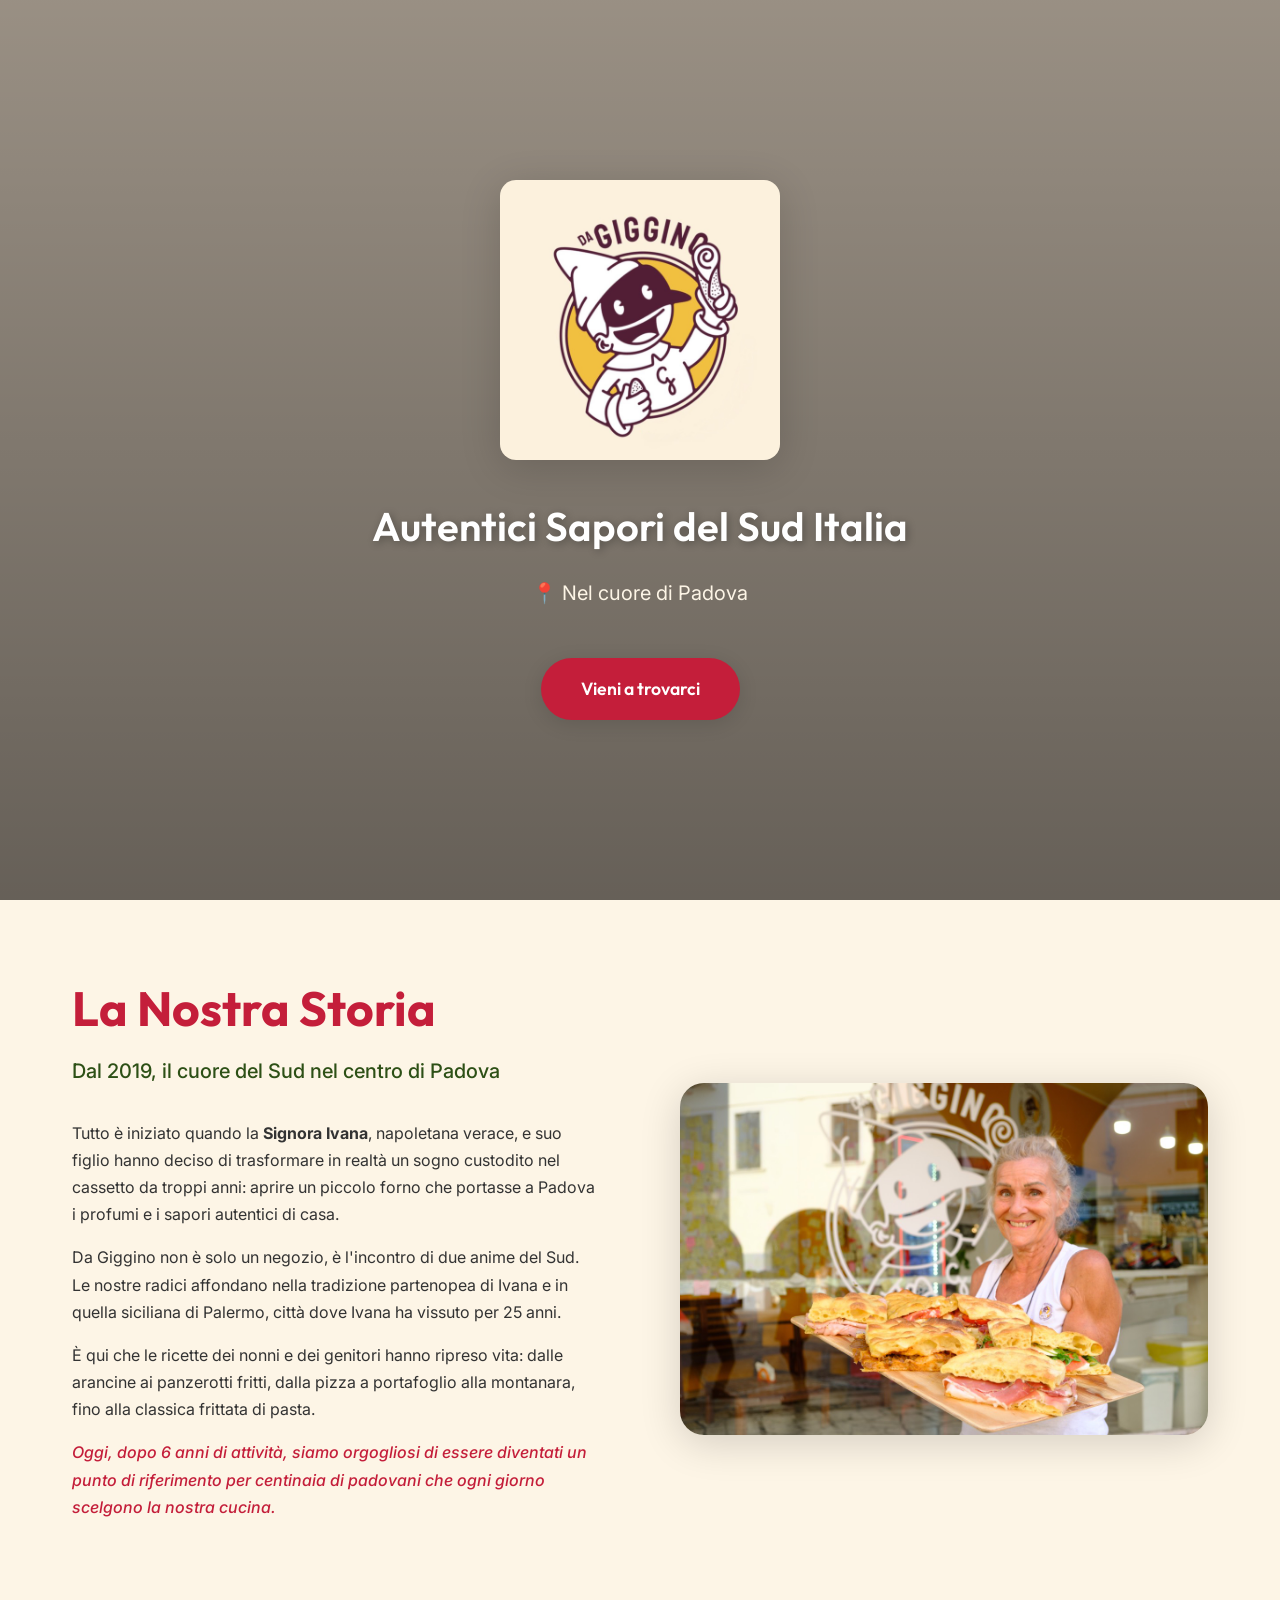
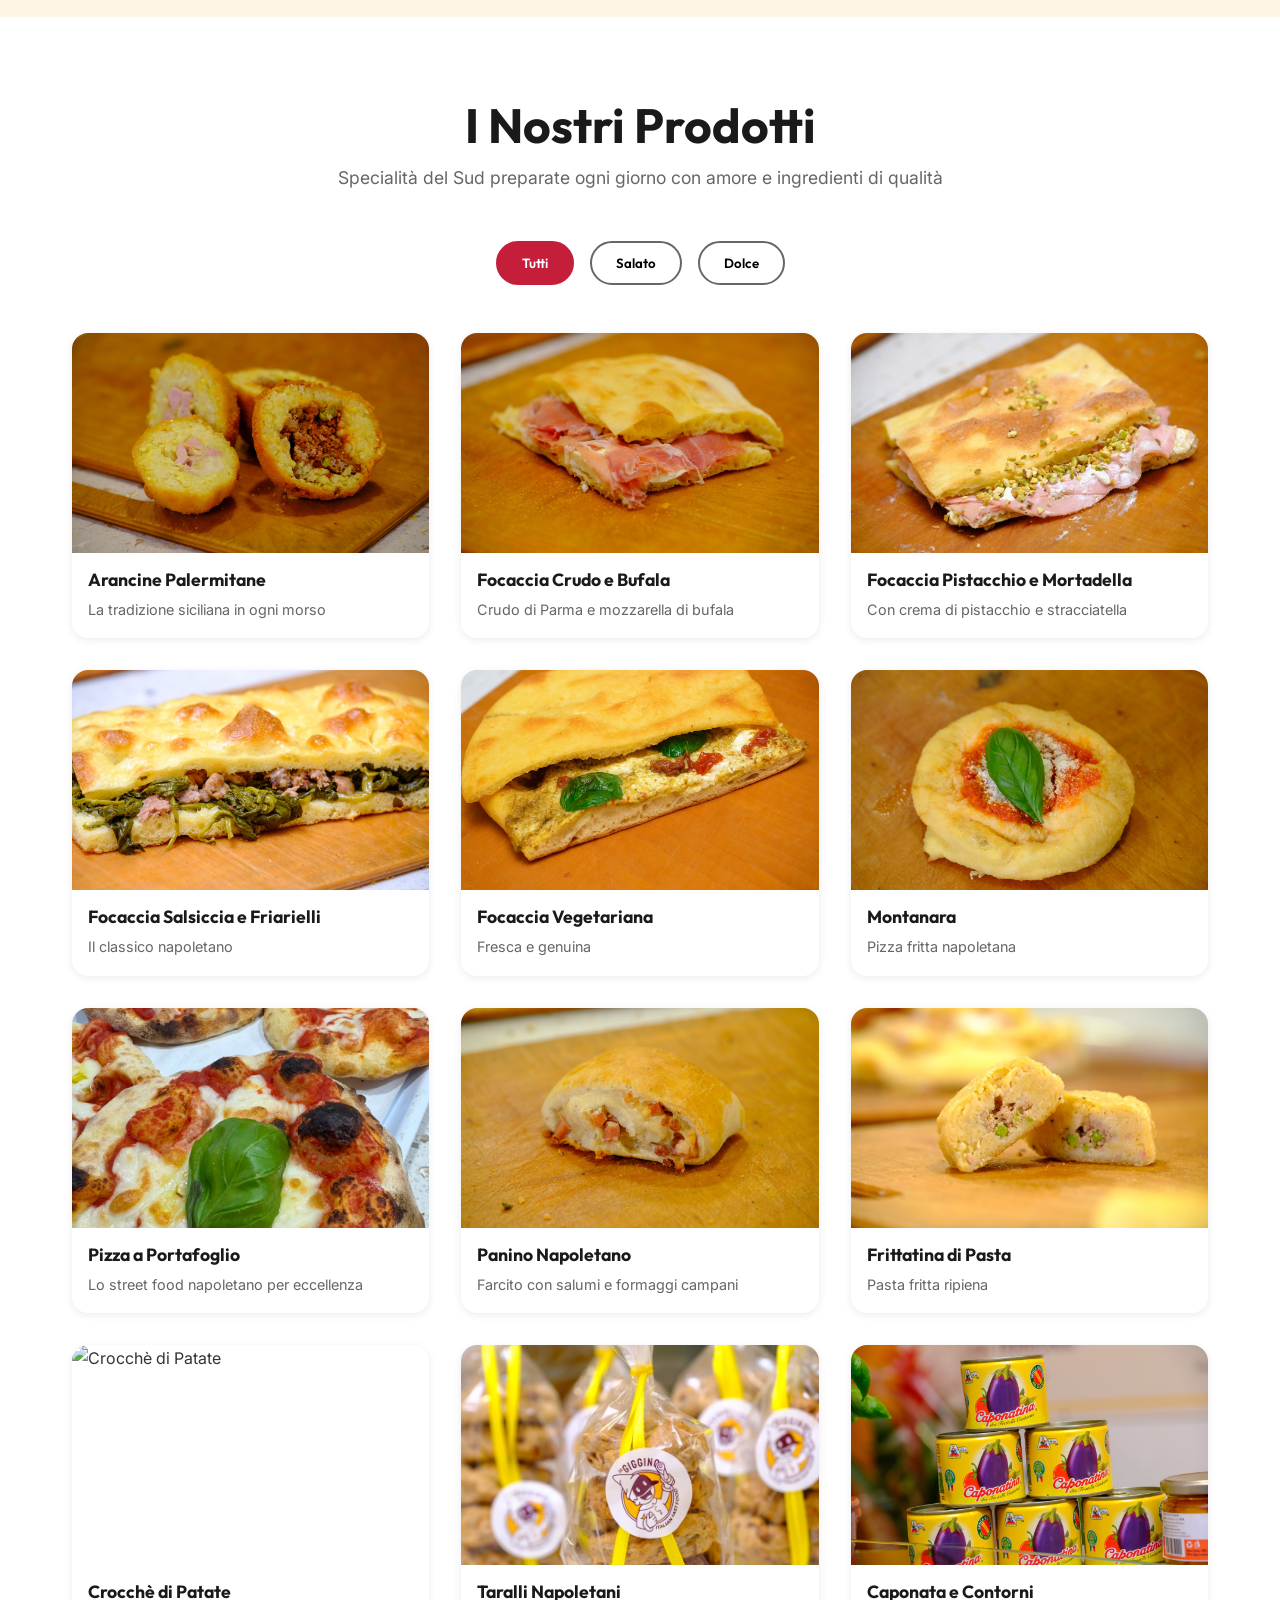
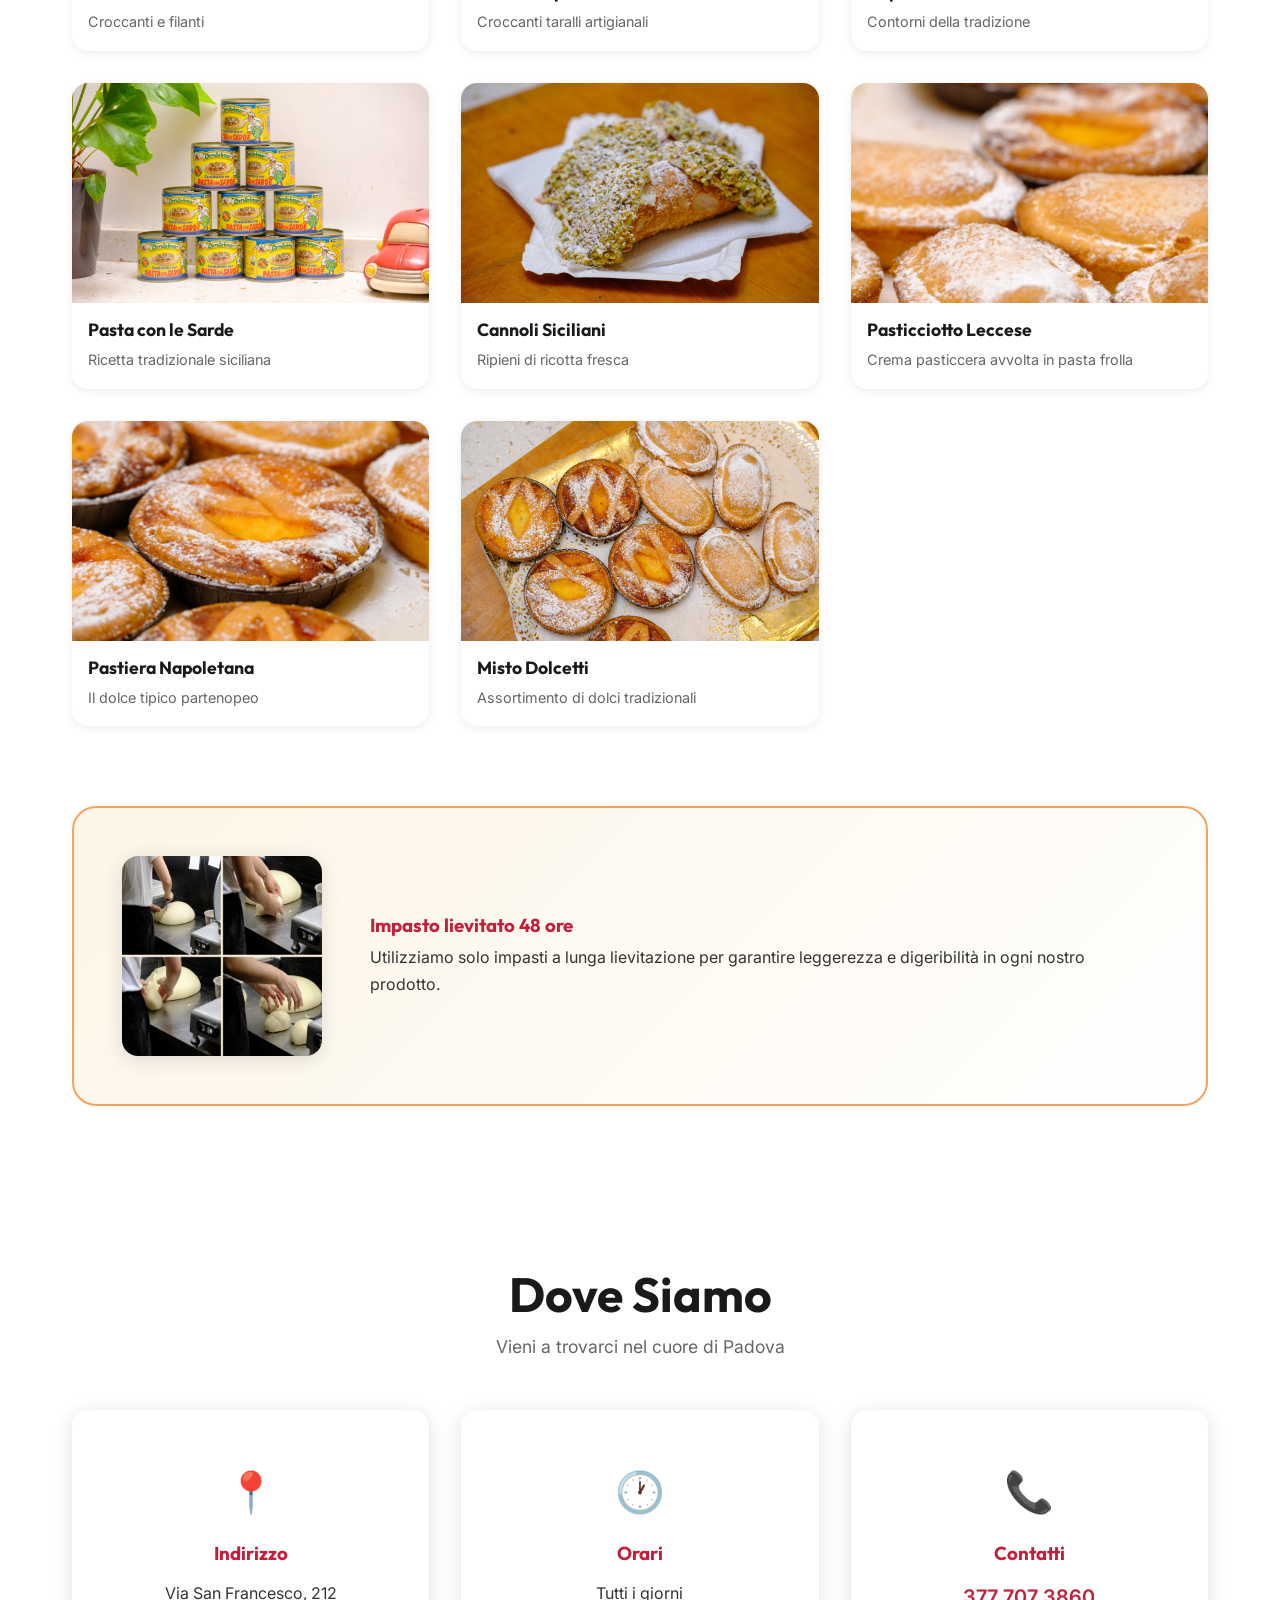
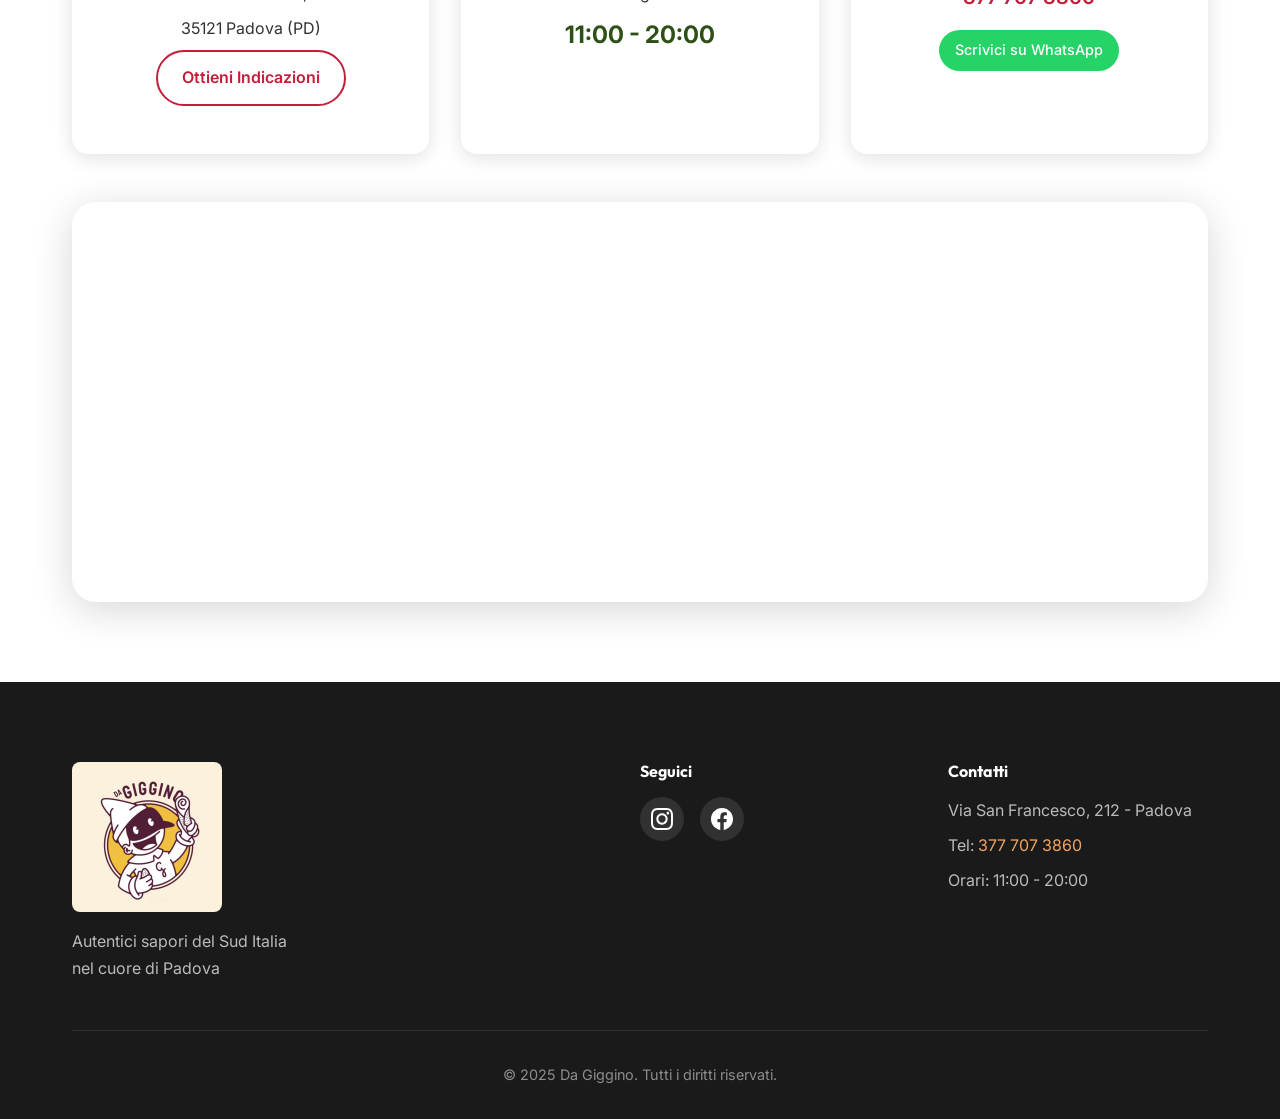
==== index.html @ 6f08c9a4 "Add files via upload" ====
<!DOCTYPE html>
<html lang="it">

<head>
    <meta charset="UTF-8">
    <meta name="viewport" content="width=device-width, initial-scale=1.0">
    <meta name="description"
        content="Da Giggino - Autentici sapori del Sud Italia nel cuore di Padova. Arancine, focacce, panzerotti, pizza napoletana e dolci siciliani. Via San Francesco 212, Padova.">
    <meta name="keywords"
        content="Da Giggino, Padova, cibo napoletano, cibo siciliano, arancine, focacce, panzerotti, pizza portafoglio, street food italiano">
    <meta name="author" content="Da Giggino">

    <!-- Open Graph -->
    <meta property="og:title" content="Da Giggino - Sapori del Sud a Padova">
    <meta property="og:description"
        content="Autentici sapori del Sud Italia nel cuore di Padova. Arancine, focacce, panzerotti e dolci siciliani.">
    <meta property="og:image" content="DA GIGGINO LOGO.jpg">
    <meta property="og:url" content="https://www.dagiggino.com">
    <meta property="og:type" content="restaurant">

    <title>Da Giggino - Sapori del Sud a Padova | Arancine, Focacce, Pizza Napoletana</title>

    <link rel="preconnect" href="https://fonts.googleapis.com">
    <link rel="preconnect" href="https://fonts.gstatic.com" crossorigin>
    <link
        href="https://fonts.googleapis.com/css2?family=Inter:wght@400;500;600&family=Outfit:wght@500;600;700;800&display=swap"
        rel="stylesheet">

    <link rel="stylesheet" href="styles.css">
    <link rel="icon" type="image/x-icon" href="favicon.ico">
    <link rel="apple-touch-icon" href="DA GIGGINO LOGO.jpg">

    <!-- Schema.org LocalBusiness -->
    <script type="application/ld+json">
    {
        "@context": "https://schema.org",
        "@type": "Restaurant",
        "name": "Da Giggino",
        "image": "https://www.dagiggino.com/DA GIGGINO LOGO.jpg",
        "url": "https://www.dagiggino.com",
        "telephone": "+393777073860",
        "address": {
            "@type": "PostalAddress",
            "streetAddress": "Via San Francesco, 212",
            "addressLocality": "Padova",
            "addressRegion": "PD",
            "postalCode": "35121",
            "addressCountry": "IT"
        },
        "geo": {
            "@type": "GeoCoordinates",
            "latitude": 45.4064,
            "longitude": 11.8768
        },
        "openingHoursSpecification": {
            "@type": "OpeningHoursSpecification",
            "dayOfWeek": ["Monday", "Tuesday", "Wednesday", "Thursday", "Friday", "Saturday", "Sunday"],
            "opens": "11:00",
            "closes": "20:00"
        },
        "servesCuisine": ["Italian", "Neapolitan", "Sicilian"],
        "priceRange": "€",
        "sameAs": [
            "https://www.instagram.com/dagiggino/",
            "https://www.facebook.com/dagigginopadova/"
        ]
    }
    </script>
</head>

<body>
    <!-- Hero Section -->
    <header class="hero" id="home">
        <div class="hero-overlay"></div>
        <div class="hero-content">
            <img src="DA GIGGINO LOGO.jpg" alt="Da Giggino Logo" class="hero-logo">
            <p class="hero-tagline">Autentici Sapori del Sud Italia</p>
            <p class="hero-location">📍 Nel cuore di Padova</p>
            <a href="#dove-siamo" class="btn-primary">Vieni a trovarci</a>
        </div>
    </header>

    <!-- Navigation -->
    <nav class="navbar" id="navbar">
        <div class="nav-container">
            <a href="#home" class="nav-logo">Da Giggino</a>
            <ul class="nav-menu">
                <li><a href="#chi-siamo">Chi Siamo</a></li>
                <li><a href="#prodotti">I Nostri Prodotti</a></li>
                <li><a href="#dove-siamo">Dove Siamo</a></li>
            </ul>
            <button class="nav-toggle" aria-label="Toggle menu">
                <span></span>
                <span></span>
                <span></span>
            </button>
        </div>
    </nav>

    <!-- Chi Siamo Section -->
    <section class="chi-siamo" id="chi-siamo">
        <div class="container">
            <div class="chi-siamo-content">
                <div class="chi-siamo-text">
                    <h2>La Nostra Storia</h2>
                    <p class="lead">Dal 2019, il cuore del Sud nel centro di Padova</p>
                    <p>Tutto è iniziato quando la <strong>Signora Ivana</strong>, napoletana verace, e suo figlio hanno
                        deciso di trasformare in realtà un sogno custodito nel cassetto da troppi anni: aprire un
                        piccolo forno che portasse a Padova i profumi e i sapori autentici di casa.</p>
                    <p>Da Giggino non è solo un negozio, è l'incontro di due anime del Sud. Le nostre radici affondano
                        nella tradizione partenopea di Ivana e in quella siciliana di Palermo, città dove Ivana ha
                        vissuto per 25 anni.</p>
                    <p>È qui che le ricette dei nonni e dei genitori hanno ripreso vita: dalle arancine ai panzerotti
                        fritti, dalla pizza a portafoglio alla montanara, fino alla classica frittata di pasta.</p>
                    <p class="highlight">Oggi, dopo 6 anni di attività, siamo orgogliosi di essere diventati un punto di
                        riferimento per centinaia di padovani che ogni giorno scelgono la nostra cucina.</p>
                </div>
                <div class="chi-siamo-image">
                    <img src="Signora Ivana proprietaria.jpg" alt="Signora Ivana con le specialità di Da Giggino">
                </div>
            </div>
        </div>
    </section>

    <!-- Prodotti Section -->
    <section class="prodotti" id="prodotti">
        <div class="container">
            <h2>I Nostri Prodotti</h2>
            <p class="section-subtitle">Specialità del Sud preparate ogni giorno con amore e ingredienti di qualità</p>

            <div class="prodotti-categories">
                <button class="category-btn active" data-category="all">Tutti</button>
                <button class="category-btn" data-category="salato">Salato</button>
                <button class="category-btn" data-category="dolce">Dolce</button>
            </div>

            <div class="prodotti-grid">
                <!-- Salati -->
                <div class="prodotto-card" data-category="salato">
                    <div class="prodotto-image">
                        <img src="Arancine palermitane.jpg" alt="Arancine Palermitane" loading="lazy">
                    </div>
                    <h3>Arancine Palermitane</h3>
                    <p>La tradizione siciliana in ogni morso</p>
                </div>

                <div class="prodotto-card" data-category="salato">
                    <div class="prodotto-image">
                        <img src="Focaccia crudo mozzarella di bufala.jpg" alt="Focaccia Crudo e Mozzarella di Bufala"
                            loading="lazy">
                    </div>
                    <h3>Focaccia Crudo e Bufala</h3>
                    <p>Crudo di Parma e mozzarella di bufala</p>
                </div>

                <div class="prodotto-card" data-category="salato">
                    <div class="prodotto-image">
                        <img src="Focaccia pistacchio mortella stracciatella.jpg"
                            alt="Focaccia Pistacchio Mortadella Stracciatella" loading="lazy">
                    </div>
                    <h3>Focaccia Pistacchio e Mortadella</h3>
                    <p>Con crema di pistacchio e stracciatella</p>
                </div>

                <div class="prodotto-card" data-category="salato">
                    <div class="prodotto-image">
                        <img src="Focaccia salsiccia e friarelli.jpg" alt="Focaccia Salsiccia e Friarielli"
                            loading="lazy">
                    </div>
                    <h3>Focaccia Salsiccia e Friarielli</h3>
                    <p>Il classico napoletano</p>
                </div>

                <div class="prodotto-card" data-category="salato">
                    <div class="prodotto-image">
                        <img src="Focaccia vegetariana.jpg" alt="Focaccia Vegetariana" loading="lazy">
                    </div>
                    <h3>Focaccia Vegetariana</h3>
                    <p>Fresca e genuina</p>
                </div>

                <div class="prodotto-card" data-category="salato">
                    <div class="prodotto-image">
                        <img src="Montanara.jpg" alt="Montanara Napoletana" loading="lazy">
                    </div>
                    <h3>Montanara</h3>
                    <p>Pizza fritta napoletana</p>
                </div>

                <div class="prodotto-card" data-category="salato">
                    <div class="prodotto-image">
                        <img src="Pizza portafoglio napoletana .jpg" alt="Pizza a Portafoglio" loading="lazy">
                    </div>
                    <h3>Pizza a Portafoglio</h3>
                    <p>Lo street food napoletano per eccellenza</p>
                </div>

                <div class="prodotto-card" data-category="salato">
                    <div class="prodotto-image">
                        <img src="Panino napoletano.jpg" alt="Panino Napoletano" loading="lazy">
                    </div>
                    <h3>Panino Napoletano</h3>
                    <p>Farcito con salumi e formaggi campani</p>
                </div>

                <div class="prodotto-card" data-category="salato">
                    <div class="prodotto-image">
                        <img src="Frittatina di pasta.jpg" alt="Frittatina di Pasta" loading="lazy">
                    </div>
                    <h3>Frittatina di Pasta</h3>
                    <p>Pasta fritta ripiena</p>
                </div>

                <div class="prodotto-card" data-category="salato">
                    <div class="prodotto-image">
                        <img src="Crocchè di patate.jpg" alt="Crocchè di Patate" loading="lazy">
                    </div>
                    <h3>Crocchè di Patate</h3>
                    <p>Croccanti e filanti</p>
                </div>

                <div class="prodotto-card" data-category="salato">
                    <div class="prodotto-image">
                        <img src="Taralli classici napoletani.jpg" alt="Taralli Napoletani" loading="lazy">
                    </div>
                    <h3>Taralli Napoletani</h3>
                    <p>Croccanti taralli artigianali</p>
                </div>

                <div class="prodotto-card" data-category="salato">
                    <div class="prodotto-image">
                        <img src="Caponata - Cotono.jpg" alt="Caponata e Contorni" loading="lazy">
                    </div>
                    <h3>Caponata e Contorni</h3>
                    <p>Contorni della tradizione</p>
                </div>

                <div class="prodotto-card" data-category="salato">
                    <div class="prodotto-image">
                        <img src="Pasta con le sarde - Contorno.jpg" alt="Pasta con le Sarde" loading="lazy">
                    </div>
                    <h3>Pasta con le Sarde</h3>
                    <p>Ricetta tradizionale siciliana</p>
                </div>

                <!-- Dolci -->
                <div class="prodotto-card" data-category="dolce">
                    <div class="prodotto-image">
                        <img src="Cannoli Siciliani.jpg" alt="Cannoli Siciliani" loading="lazy">
                    </div>
                    <h3>Cannoli Siciliani</h3>
                    <p>Ripieni di ricotta fresca</p>
                </div>

                <div class="prodotto-card" data-category="dolce">
                    <div class="prodotto-image">
                        <img src="Pasticciotto leccese.jpg" alt="Pasticciotto Leccese" loading="lazy">
                    </div>
                    <h3>Pasticciotto Leccese</h3>
                    <p>Crema pasticcera avvolta in pasta frolla</p>
                </div>

                <div class="prodotto-card" data-category="dolce">
                    <div class="prodotto-image">
                        <img src="Pastierina napoletana.jpg" alt="Pastiera Napoletana" loading="lazy">
                    </div>
                    <h3>Pastiera Napoletana</h3>
                    <p>Il dolce tipico partenopeo</p>
                </div>

                <div class="prodotto-card" data-category="dolce">
                    <div class="prodotto-image">
                        <img src="Misto dolcetti.jpg" alt="Misto Dolcetti" loading="lazy">
                    </div>
                    <h3>Misto Dolcetti</h3>
                    <p>Assortimento di dolci tradizionali</p>
                </div>
            </div>

            <div class="impasto-highlight">
                <div class="impasto-image">
                    <img src="Impasto 48h.jpg" alt="Impasto lievitato 48 ore" loading="lazy">
                </div>
                <div class="impasto-text">
                    <h3>Impasto lievitato 48 ore</h3>
                    <p>Utilizziamo solo impasti a lunga lievitazione per garantire leggerezza e digeribilità in ogni
                        nostro prodotto.</p>
                </div>
            </div>
        </div>
    </section>

    <!-- Dove Siamo Section -->
    <section class="dove-siamo" id="dove-siamo">
        <div class="container">
            <h2>Dove Siamo</h2>
            <p class="section-subtitle">Vieni a trovarci nel cuore di Padova</p>

            <div class="dove-siamo-content">
                <div class="info-cards">
                    <div class="info-card">
                        <div class="info-icon">📍</div>
                        <h3>Indirizzo</h3>
                        <p>Via San Francesco, 212</p>
                        <p>35121 Padova (PD)</p>
                        <a href="https://maps.google.com/?q=Via+San+Francesco+212+Padova" target="_blank" rel="noopener"
                            class="btn-secondary">Ottieni Indicazioni</a>
                    </div>

                    <div class="info-card">
                        <div class="info-icon">🕐</div>
                        <h3>Orari</h3>
                        <p>Tutti i giorni</p>
                        <p class="orari-time">11:00 - 20:00</p>
                    </div>

                    <div class="info-card">
                        <div class="info-icon">📞</div>
                        <h3>Contatti</h3>
                        <a href="tel:+393777073860" class="phone-link">377 707 3860</a>
                        <a href="https://wa.me/393777073860" target="_blank" rel="noopener" class="whatsapp-link">
                            <span>Scrivici su WhatsApp</span>
                        </a>
                    </div>
                </div>

                <div class="map-container">
                    <iframe
                        src="https://www.google.com/maps/embed?pb=!1m18!1m12!1m3!1d2800.0!2d11.8768!3d45.4064!2m3!1f0!2f0!3f0!3m2!1i1024!2i768!4f13.1!3m3!1m2!1s0x477eda5a9e2db4a1%3A0x0!2sVia%20San%20Francesco%2C%20212%2C%20Padova!5e0!3m2!1sit!2sit!4v1234567890"
                        width="100%" height="400" style="border:0;" allowfullscreen="" loading="lazy"
                        referrerpolicy="no-referrer-when-downgrade"
                        title="Mappa Da Giggino - Via San Francesco 212, Padova">
                    </iframe>
                </div>
            </div>
        </div>
    </section>

    <!-- Footer -->
    <footer class="footer">
        <div class="container">
            <div class="footer-content">
                <div class="footer-brand">
                    <img src="DA GIGGINO LOGO.jpg" alt="Da Giggino" class="footer-logo">
                    <p>Autentici sapori del Sud Italia<br>nel cuore di Padova</p>
                </div>

                <div class="footer-social">
                    <h4>Seguici</h4>
                    <div class="social-links">
                        <a href="https://www.instagram.com/dagiggino/" target="_blank" rel="noopener"
                            aria-label="Instagram">
                            <svg viewBox="0 0 24 24" fill="currentColor">
                                <path
                                    d="M12 2.163c3.204 0 3.584.012 4.85.07 3.252.148 4.771 1.691 4.919 4.919.058 1.265.069 1.645.069 4.849 0 3.205-.012 3.584-.069 4.849-.149 3.225-1.664 4.771-4.919 4.919-1.266.058-1.644.07-4.85.07-3.204 0-3.584-.012-4.849-.07-3.26-.149-4.771-1.699-4.919-4.92-.058-1.265-.07-1.644-.07-4.849 0-3.204.013-3.583.07-4.849.149-3.227 1.664-4.771 4.919-4.919 1.266-.057 1.645-.069 4.849-.069zm0-2.163c-3.259 0-3.667.014-4.947.072-4.358.2-6.78 2.618-6.98 6.98-.059 1.281-.073 1.689-.073 4.948 0 3.259.014 3.668.072 4.948.2 4.358 2.618 6.78 6.98 6.98 1.281.058 1.689.072 4.948.072 3.259 0 3.668-.014 4.948-.072 4.354-.2 6.782-2.618 6.979-6.98.059-1.28.073-1.689.073-4.948 0-3.259-.014-3.667-.072-4.947-.196-4.354-2.617-6.78-6.979-6.98-1.281-.059-1.69-.073-4.949-.073zm0 5.838c-3.403 0-6.162 2.759-6.162 6.162s2.759 6.163 6.162 6.163 6.162-2.759 6.162-6.163c0-3.403-2.759-6.162-6.162-6.162zm0 10.162c-2.209 0-4-1.79-4-4 0-2.209 1.791-4 4-4s4 1.791 4 4c0 2.21-1.791 4-4 4zm6.406-11.845c-.796 0-1.441.645-1.441 1.44s.645 1.44 1.441 1.44c.795 0 1.439-.645 1.439-1.44s-.644-1.44-1.439-1.44z" />
                            </svg>
                        </a>
                        <a href="https://www.facebook.com/dagigginopadova/" target="_blank" rel="noopener"
                            aria-label="Facebook">
                            <svg viewBox="0 0 24 24" fill="currentColor">
                                <path
                                    d="M24 12.073c0-6.627-5.373-12-12-12s-12 5.373-12 12c0 5.99 4.388 10.954 10.125 11.854v-8.385H7.078v-3.47h3.047V9.43c0-3.007 1.792-4.669 4.533-4.669 1.312 0 2.686.235 2.686.235v2.953H15.83c-1.491 0-1.956.925-1.956 1.874v2.25h3.328l-.532 3.47h-2.796v8.385C19.612 23.027 24 18.062 24 12.073z" />
                            </svg>
                        </a>
                    </div>
                </div>

                <div class="footer-info">
                    <h4>Contatti</h4>
                    <p>Via San Francesco, 212 - Padova</p>
                    <p>Tel: <a href="tel:+393777073860">377 707 3860</a></p>
                    <p>Orari: 11:00 - 20:00</p>
                </div>
            </div>

            <div class="footer-bottom">
                <p>&copy; 2025 Da Giggino. Tutti i diritti riservati.</p>
            </div>
        </div>
    </footer>

    <script>
        // Sticky navbar
        const navbar = document.getElementById('navbar');
        const hero = document.querySelector('.hero');

        window.addEventListener('scroll', () => {
            if (window.scrollY > hero.offsetHeight - 100) {
                navbar.classList.add('scrolled');
            } else {
                navbar.classList.remove('scrolled');
            }
        });

        // Mobile menu toggle
        const navToggle = document.querySelector('.nav-toggle');
        const navMenu = document.querySelector('.nav-menu');

        navToggle.addEventListener('click', () => {
            navMenu.classList.toggle('active');
            navToggle.classList.toggle('active');
        });

        // Close menu on link click
        document.querySelectorAll('.nav-menu a').forEach(link => {
            link.addEventListener('click', () => {
                navMenu.classList.remove('active');
                navToggle.classList.remove('active');
            });
        });

        // Product category filter
        const categoryBtns = document.querySelectorAll('.category-btn');
        const prodottoCards = document.querySelectorAll('.prodotto-card');

        categoryBtns.forEach(btn => {
            btn.addEventListener('click', () => {
                categoryBtns.forEach(b => b.classList.remove('active'));
                btn.classList.add('active');

                const category = btn.dataset.category;

                prodottoCards.forEach(card => {
                    if (category === 'all' || card.dataset.category === category) {
                        card.style.display = 'block';
                        setTimeout(() => card.style.opacity = '1', 10);
                    } else {
                        card.style.opacity = '0';
                        setTimeout(() => card.style.display = 'none', 300);
                    }
                });
            });
        });

        // Smooth scroll for anchor links
        document.querySelectorAll('a[href^="#"]').forEach(anchor => {
            anchor.addEventListener('click', function (e) {
                e.preventDefault();
                const target = document.querySelector(this.getAttribute('href'));
                if (target) {
                    target.scrollIntoView({
                        behavior: 'smooth',
                        block: 'start'
                    });
                }
            });
        });
    </script>
</body>

</html>
---- styles.css ----
/* ===================================
   Da Giggino - Design System & Styles
   =================================== */

/* CSS Variables */
:root {
    /* Colors - Inspired by Southern Italian warmth */
    --color-primary: #C41E3A;        /* Rosso italiano */
    --color-primary-dark: #A01830;
    --color-secondary: #2D5016;      /* Verde oliva */
    --color-accent: #F4A460;         /* Arancione caldo */
    --color-cream: #FDF5E6;          /* Crema */
    --color-dark: #1A1A1A;
    --color-text: #333333;
    --color-text-light: #666666;
    --color-white: #FFFFFF;
    
    /* Gradients */
    --gradient-warm: linear-gradient(135deg, #C41E3A 0%, #F4A460 100%);
    --gradient-hero: linear-gradient(180deg, rgba(0,0,0,0.4) 0%, rgba(0,0,0,0.6) 100%);
    
    /* Typography */
    --font-heading: 'Outfit', sans-serif;
    --font-body: 'Inter', sans-serif;
    
    /* Spacing */
    --space-xs: 0.5rem;
    --space-sm: 1rem;
    --space-md: 2rem;
    --space-lg: 3rem;
    --space-xl: 5rem;
    
    /* Border Radius */
    --radius-sm: 8px;
    --radius-md: 16px;
    --radius-lg: 24px;
    --radius-full: 50px;
    
    /* Shadows */
    --shadow-sm: 0 2px 8px rgba(0,0,0,0.08);
    --shadow-md: 0 4px 20px rgba(0,0,0,0.12);
    --shadow-lg: 0 8px 40px rgba(0,0,0,0.16);
    
    /* Transitions */
    --transition-fast: 0.2s ease;
    --transition-normal: 0.3s ease;
    --transition-slow: 0.5s ease;
}

/* Reset & Base */
*, *::before, *::after {
    margin: 0;
    padding: 0;
    box-sizing: border-box;
}

html {
    scroll-behavior: smooth;
}

body {
    font-family: var(--font-body);
    font-size: 16px;
    line-height: 1.7;
    color: var(--color-text);
    background-color: var(--color-white);
    overflow-x: hidden;
}

img {
    max-width: 100%;
    height: auto;
    display: block;
}

a {
    text-decoration: none;
    color: inherit;
    transition: var(--transition-fast);
}

h1, h2, h3, h4 {
    font-family: var(--font-heading);
    font-weight: 700;
    line-height: 1.2;
    color: var(--color-dark);
}

.container {
    width: 100%;
    max-width: 1200px;
    margin: 0 auto;
    padding: 0 var(--space-md);
}

/* ===================================
   Hero Section
   =================================== */
.hero {
    position: relative;
    min-height: 100vh;
    display: flex;
    align-items: center;
    justify-content: center;
    background: url('Pattern.jpg') center/cover;
    text-align: center;
}

.hero-overlay {
    position: absolute;
    inset: 0;
    background: var(--gradient-hero);
}

.hero-content {
    position: relative;
    z-index: 1;
    padding: var(--space-md);
    animation: fadeInUp 1s ease;
}

.hero-logo {
    width: 280px;
    max-width: 80vw;
    margin: 0 auto var(--space-md);
    border-radius: var(--radius-md);
    box-shadow: var(--shadow-lg);
}

.hero-tagline {
    font-family: var(--font-heading);
    font-size: clamp(1.5rem, 4vw, 2.5rem);
    font-weight: 600;
    color: var(--color-white);
    margin-bottom: var(--space-sm);
    text-shadow: 2px 2px 8px rgba(0,0,0,0.3);
}

.hero-location {
    font-size: 1.25rem;
    color: var(--color-cream);
    margin-bottom: var(--space-lg);
}

@keyframes fadeInUp {
    from {
        opacity: 0;
        transform: translateY(30px);
    }
    to {
        opacity: 1;
        transform: translateY(0);
    }
}

/* ===================================
   Buttons
   =================================== */
.btn-primary {
    display: inline-block;
    padding: 1rem 2.5rem;
    background: var(--color-primary);
    color: var(--color-white);
    font-family: var(--font-heading);
    font-size: 1.1rem;
    font-weight: 600;
    border-radius: var(--radius-full);
    box-shadow: var(--shadow-md);
    transition: var(--transition-normal);
}

.btn-primary:hover {
    background: var(--color-primary-dark);
    transform: translateY(-3px);
    box-shadow: var(--shadow-lg);
}

.btn-secondary {
    display: inline-block;
    padding: 0.75rem 1.5rem;
    background: transparent;
    color: var(--color-primary);
    font-weight: 600;
    border: 2px solid var(--color-primary);
    border-radius: var(--radius-full);
    transition: var(--transition-normal);
}

.btn-secondary:hover {
    background: var(--color-primary);
    color: var(--color-white);
}

/* ===================================
   Navigation
   =================================== */
.navbar {
    position: fixed;
    top: 0;
    left: 0;
    right: 0;
    z-index: 1000;
    padding: var(--space-sm) 0;
    transition: var(--transition-normal);
    transform: translateY(-100%);
}

.navbar.scrolled {
    transform: translateY(0);
    background: rgba(255, 255, 255, 0.98);
    backdrop-filter: blur(10px);
    box-shadow: var(--shadow-sm);
}

.nav-container {
    max-width: 1200px;
    margin: 0 auto;
    padding: 0 var(--space-md);
    display: flex;
    align-items: center;
    justify-content: space-between;
}

.nav-logo {
    font-family: var(--font-heading);
    font-size: 1.5rem;
    font-weight: 800;
    color: var(--color-primary);
}

.nav-menu {
    display: flex;
    list-style: none;
    gap: var(--space-md);
}

.nav-menu a {
    font-weight: 500;
    color: var(--color-text);
    padding: 0.5rem 0;
    position: relative;
}

.nav-menu a::after {
    content: '';
    position: absolute;
    bottom: 0;
    left: 0;
    width: 0;
    height: 2px;
    background: var(--color-primary);
    transition: var(--transition-fast);
}

.nav-menu a:hover::after {
    width: 100%;
}

.nav-toggle {
    display: none;
    flex-direction: column;
    gap: 5px;
    background: none;
    border: none;
    cursor: pointer;
    padding: 5px;
}

.nav-toggle span {
    display: block;
    width: 25px;
    height: 3px;
    background: var(--color-dark);
    border-radius: 2px;
    transition: var(--transition-fast);
}

/* ===================================
   Chi Siamo Section
   =================================== */
.chi-siamo {
    padding: var(--space-xl) 0;
    background: var(--color-cream);
}

.chi-siamo-content {
    display: grid;
    grid-template-columns: 1fr 1fr;
    gap: var(--space-xl);
    align-items: center;
}

.chi-siamo h2 {
    font-size: clamp(2rem, 5vw, 3rem);
    color: var(--color-primary);
    margin-bottom: var(--space-sm);
}

.chi-siamo .lead {
    font-size: 1.25rem;
    color: var(--color-secondary);
    font-weight: 500;
    margin-bottom: var(--space-md);
}

.chi-siamo-text p {
    margin-bottom: var(--space-sm);
}

.chi-siamo .highlight {
    font-weight: 500;
    color: var(--color-primary);
    font-style: italic;
}

.chi-siamo-image img {
    border-radius: var(--radius-lg);
    box-shadow: var(--shadow-lg);
    width: 100%;
    height: auto;
    object-fit: cover;
}

/* ===================================
   Prodotti Section
   =================================== */
.prodotti {
    padding: var(--space-xl) 0;
}

.prodotti h2 {
    font-size: clamp(2rem, 5vw, 3rem);
    text-align: center;
    margin-bottom: var(--space-xs);
}

.section-subtitle {
    text-align: center;
    color: var(--color-text-light);
    font-size: 1.1rem;
    margin-bottom: var(--space-lg);
}

.prodotti-categories {
    display: flex;
    justify-content: center;
    gap: var(--space-sm);
    margin-bottom: var(--space-lg);
    flex-wrap: wrap;
}

.category-btn {
    padding: 0.75rem 1.5rem;
    background: transparent;
    border: 2px solid var(--color-text-light);
    border-radius: var(--radius-full);
    font-family: var(--font-heading);
    font-weight: 600;
    cursor: pointer;
    transition: var(--transition-fast);
}

.category-btn:hover,
.category-btn.active {
    background: var(--color-primary);
    border-color: var(--color-primary);
    color: var(--color-white);
}

.prodotti-grid {
    display: grid;
    grid-template-columns: repeat(auto-fill, minmax(280px, 1fr));
    gap: var(--space-md);
}

.prodotto-card {
    background: var(--color-white);
    border-radius: var(--radius-md);
    overflow: hidden;
    box-shadow: var(--shadow-sm);
    transition: var(--transition-normal);
}

.prodotto-card:hover {
    transform: translateY(-8px);
    box-shadow: var(--shadow-lg);
}

.prodotto-image {
    position: relative;
    height: 220px;
    overflow: hidden;
}

.prodotto-image img {
    width: 100%;
    height: 100%;
    object-fit: cover;
    transition: var(--transition-slow);
}

.prodotto-card:hover .prodotto-image img {
    transform: scale(1.1);
}

.prodotto-card h3 {
    padding: var(--space-sm) var(--space-sm) 0;
    font-size: 1.1rem;
}

.prodotto-card p {
    padding: var(--space-xs) var(--space-sm) var(--space-sm);
    color: var(--color-text-light);
    font-size: 0.9rem;
}

/* Impasto Highlight */
.impasto-highlight {
    display: flex;
    align-items: center;
    gap: var(--space-lg);
    margin-top: var(--space-xl);
    padding: var(--space-lg);
    background: linear-gradient(135deg, var(--color-cream) 0%, #fff 100%);
    border-radius: var(--radius-lg);
    border: 2px solid var(--color-accent);
}

.impasto-image {
    flex: 0 0 200px;
}

.impasto-image img {
    border-radius: var(--radius-md);
    box-shadow: var(--shadow-md);
}

.impasto-text h3 {
    color: var(--color-primary);
    margin-bottom: var(--space-xs);
}

/* ===================================
   Dove Siamo Section
   =================================== */
.dove-siamo {
    padding: var(--space-xl) 0;
    background: url('Pattern.jpg') center/cover fixed;
    position: relative;
}

.dove-siamo::before {
    content: '';
    position: absolute;
    inset: 0;
    background: rgba(255, 255, 255, 0.95);
}

.dove-siamo .container {
    position: relative;
}

.dove-siamo h2 {
    font-size: clamp(2rem, 5vw, 3rem);
    text-align: center;
    margin-bottom: var(--space-xs);
}

.dove-siamo-content {
    display: grid;
    grid-template-columns: 1fr;
    gap: var(--space-lg);
}

.info-cards {
    display: grid;
    grid-template-columns: repeat(3, 1fr);
    gap: var(--space-md);
}

.info-card {
    background: var(--color-white);
    padding: var(--space-lg);
    border-radius: var(--radius-md);
    text-align: center;
    box-shadow: var(--shadow-md);
    transition: var(--transition-normal);
}

.info-card:hover {
    transform: translateY(-5px);
    box-shadow: var(--shadow-lg);
}

.info-icon {
    font-size: 2.5rem;
    margin-bottom: var(--space-sm);
}

.info-card h3 {
    color: var(--color-primary);
    margin-bottom: var(--space-sm);
}

.info-card p {
    margin-bottom: var(--space-xs);
}

.orari-time {
    font-size: 1.5rem;
    font-weight: 700;
    color: var(--color-secondary);
}

.phone-link {
    display: block;
    font-size: 1.25rem;
    font-weight: 600;
    color: var(--color-primary);
    margin-bottom: var(--space-sm);
}

.phone-link:hover {
    color: var(--color-primary-dark);
}

.whatsapp-link {
    display: inline-flex;
    align-items: center;
    gap: 0.5rem;
    padding: 0.5rem 1rem;
    background: #25D366;
    color: white;
    border-radius: var(--radius-full);
    font-weight: 500;
    font-size: 0.9rem;
}

.whatsapp-link:hover {
    background: #128C7E;
}

.map-container {
    border-radius: var(--radius-lg);
    overflow: hidden;
    box-shadow: var(--shadow-lg);
}

.map-container iframe {
    display: block;
}

/* ===================================
   Footer
   =================================== */
.footer {
    background: var(--color-dark);
    color: var(--color-white);
    padding: var(--space-xl) 0 var(--space-md);
}

.footer-content {
    display: grid;
    grid-template-columns: 2fr 1fr 1fr;
    gap: var(--space-lg);
    margin-bottom: var(--space-lg);
}

.footer-logo {
    width: 150px;
    border-radius: var(--radius-sm);
    margin-bottom: var(--space-sm);
}

.footer-brand p {
    color: rgba(255, 255, 255, 0.7);
}

.footer h4 {
    color: var(--color-white);
    margin-bottom: var(--space-sm);
}

.social-links {
    display: flex;
    gap: var(--space-sm);
}

.social-links a {
    display: flex;
    align-items: center;
    justify-content: center;
    width: 44px;
    height: 44px;
    background: rgba(255, 255, 255, 0.1);
    border-radius: 50%;
    transition: var(--transition-fast);
}

.social-links a:hover {
    background: var(--color-primary);
}

.social-links svg {
    width: 22px;
    height: 22px;
}

.footer-info p {
    color: rgba(255, 255, 255, 0.7);
    margin-bottom: var(--space-xs);
}

.footer-info a {
    color: var(--color-accent);
}

.footer-info a:hover {
    color: var(--color-white);
}

.footer-bottom {
    text-align: center;
    padding-top: var(--space-md);
    border-top: 1px solid rgba(255, 255, 255, 0.1);
}

.footer-bottom p {
    color: rgba(255, 255, 255, 0.5);
    font-size: 0.9rem;
}

/* ===================================
   Responsive Design
   =================================== */
@media (max-width: 992px) {
    .chi-siamo-content {
        grid-template-columns: 1fr;
    }
    
    .chi-siamo-image {
        order: -1;
    }
    
    .info-cards {
        grid-template-columns: 1fr;
    }
    
    .footer-content {
        grid-template-columns: 1fr;
        text-align: center;
    }
    
    .social-links {
        justify-content: center;
    }
    
    .impasto-highlight {
        flex-direction: column;
        text-align: center;
    }
    
    .impasto-image {
        flex: none;
        width: 100%;
        max-width: 300px;
    }
}

@media (max-width: 768px) {
    .nav-menu {
        position: fixed;
        top: 0;
        right: -100%;
        width: 80%;
        max-width: 300px;
        height: 100vh;
        background: var(--color-white);
        flex-direction: column;
        padding: var(--space-xl) var(--space-md);
        box-shadow: var(--shadow-lg);
        transition: var(--transition-normal);
    }
    
    .nav-menu.active {
        right: 0;
    }
    
    .nav-toggle {
        display: flex;
    }
    
    .nav-toggle.active span:nth-child(1) {
        transform: rotate(45deg) translate(6px, 6px);
    }
    
    .nav-toggle.active span:nth-child(2) {
        opacity: 0;
    }
    
    .nav-toggle.active span:nth-child(3) {
        transform: rotate(-45deg) translate(6px, -6px);
    }
    
    .hero-logo {
        width: 200px;
    }
    
    .prodotti-grid {
        grid-template-columns: repeat(auto-fill, minmax(240px, 1fr));
    }
}

@media (max-width: 480px) {
    :root {
        --space-xl: 3rem;
        --space-lg: 2rem;
    }
    
    .hero-tagline {
        font-size: 1.3rem;
    }
    
    .hero-location {
        font-size: 1rem;
    }
    
    .btn-primary {
        padding: 0.875rem 2rem;
        font-size: 1rem;
    }
    
    .prodotti-grid {
        grid-template-columns: 1fr;
    }
    
    .prodotto-image {
        height: 200px;
    }
}
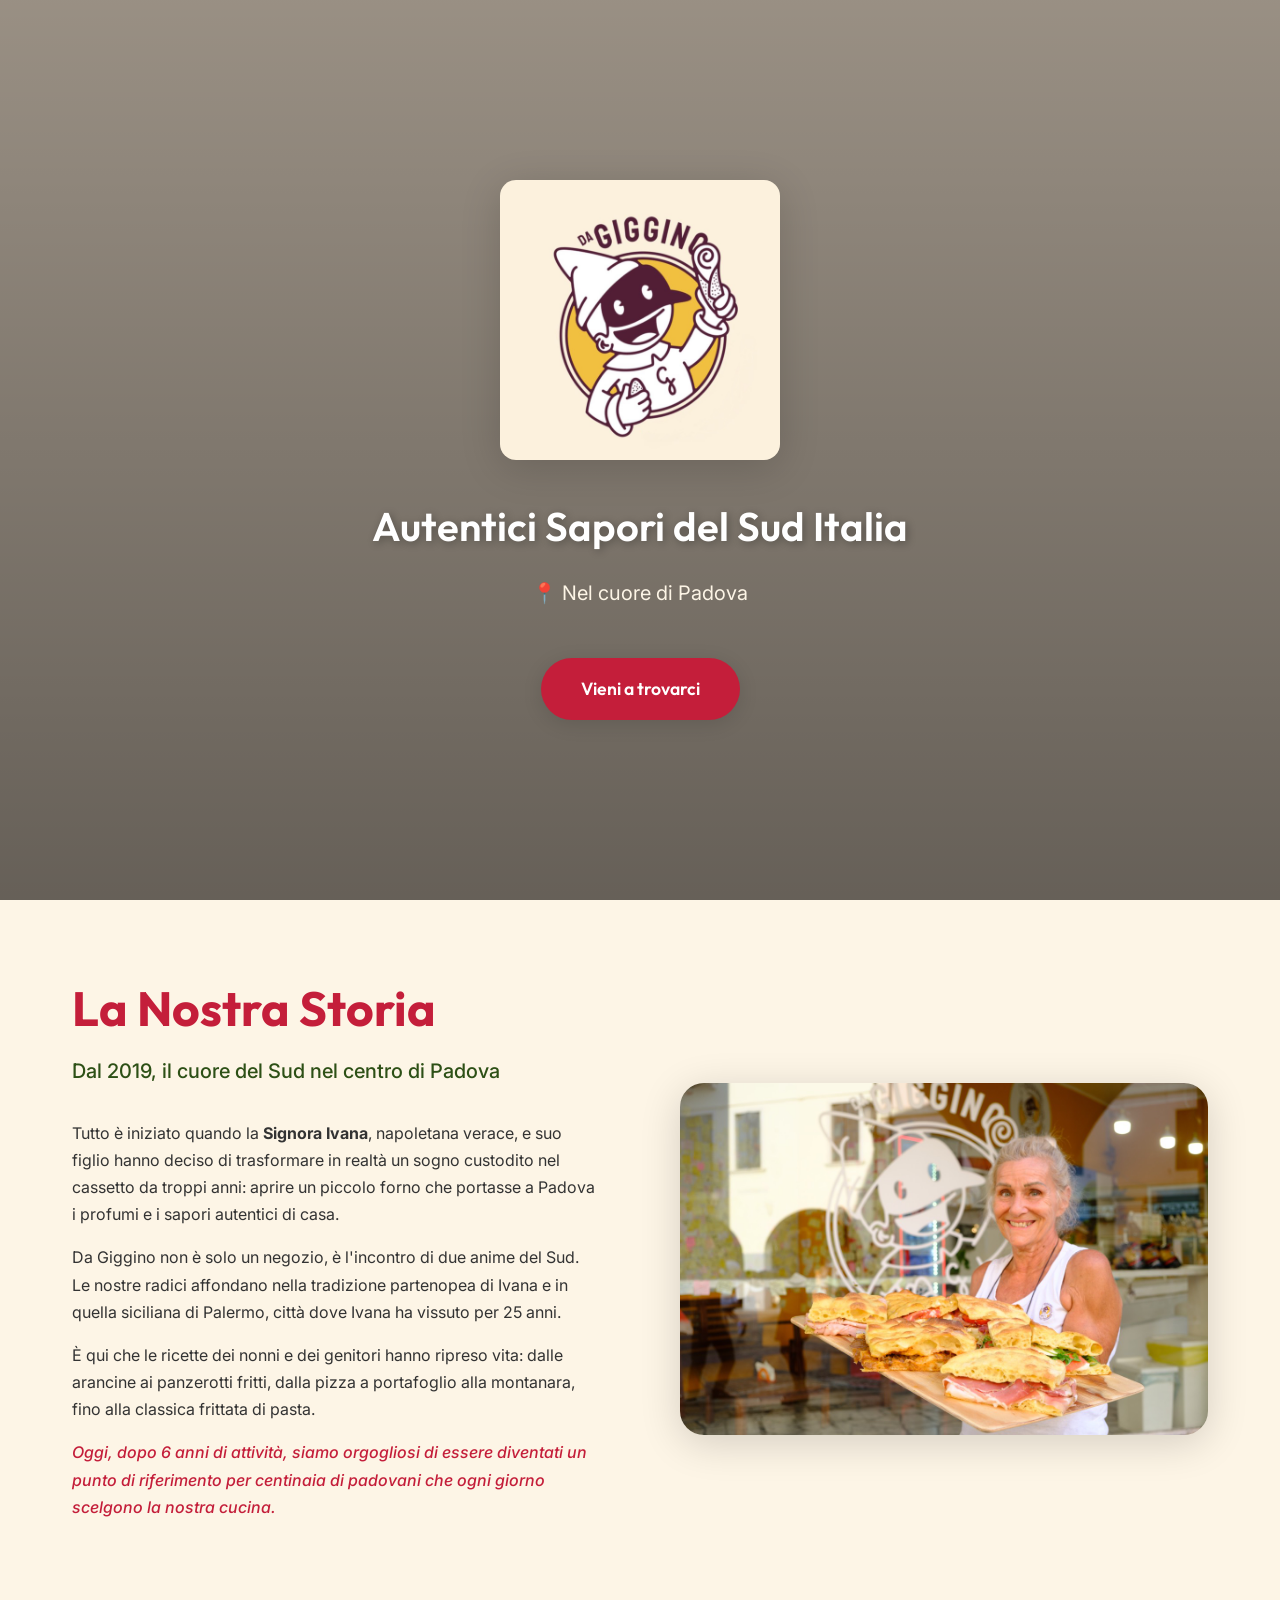
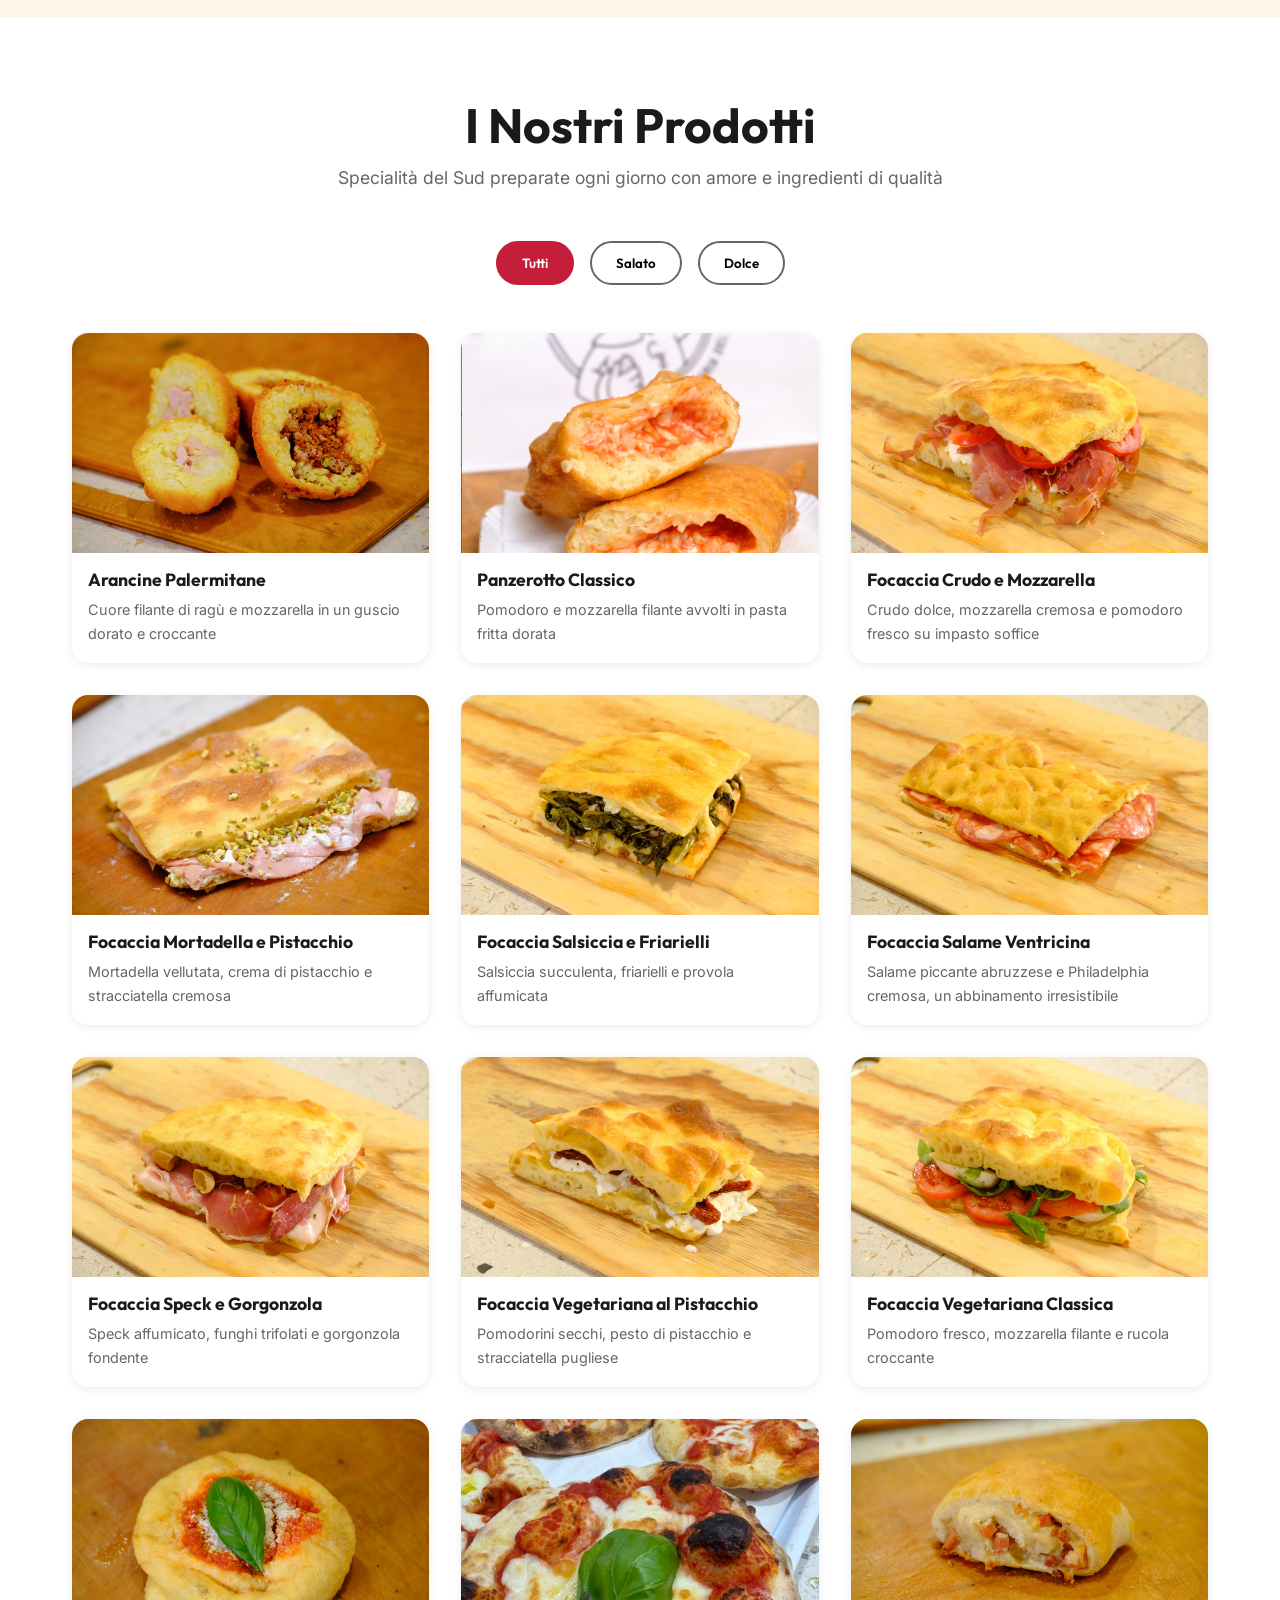
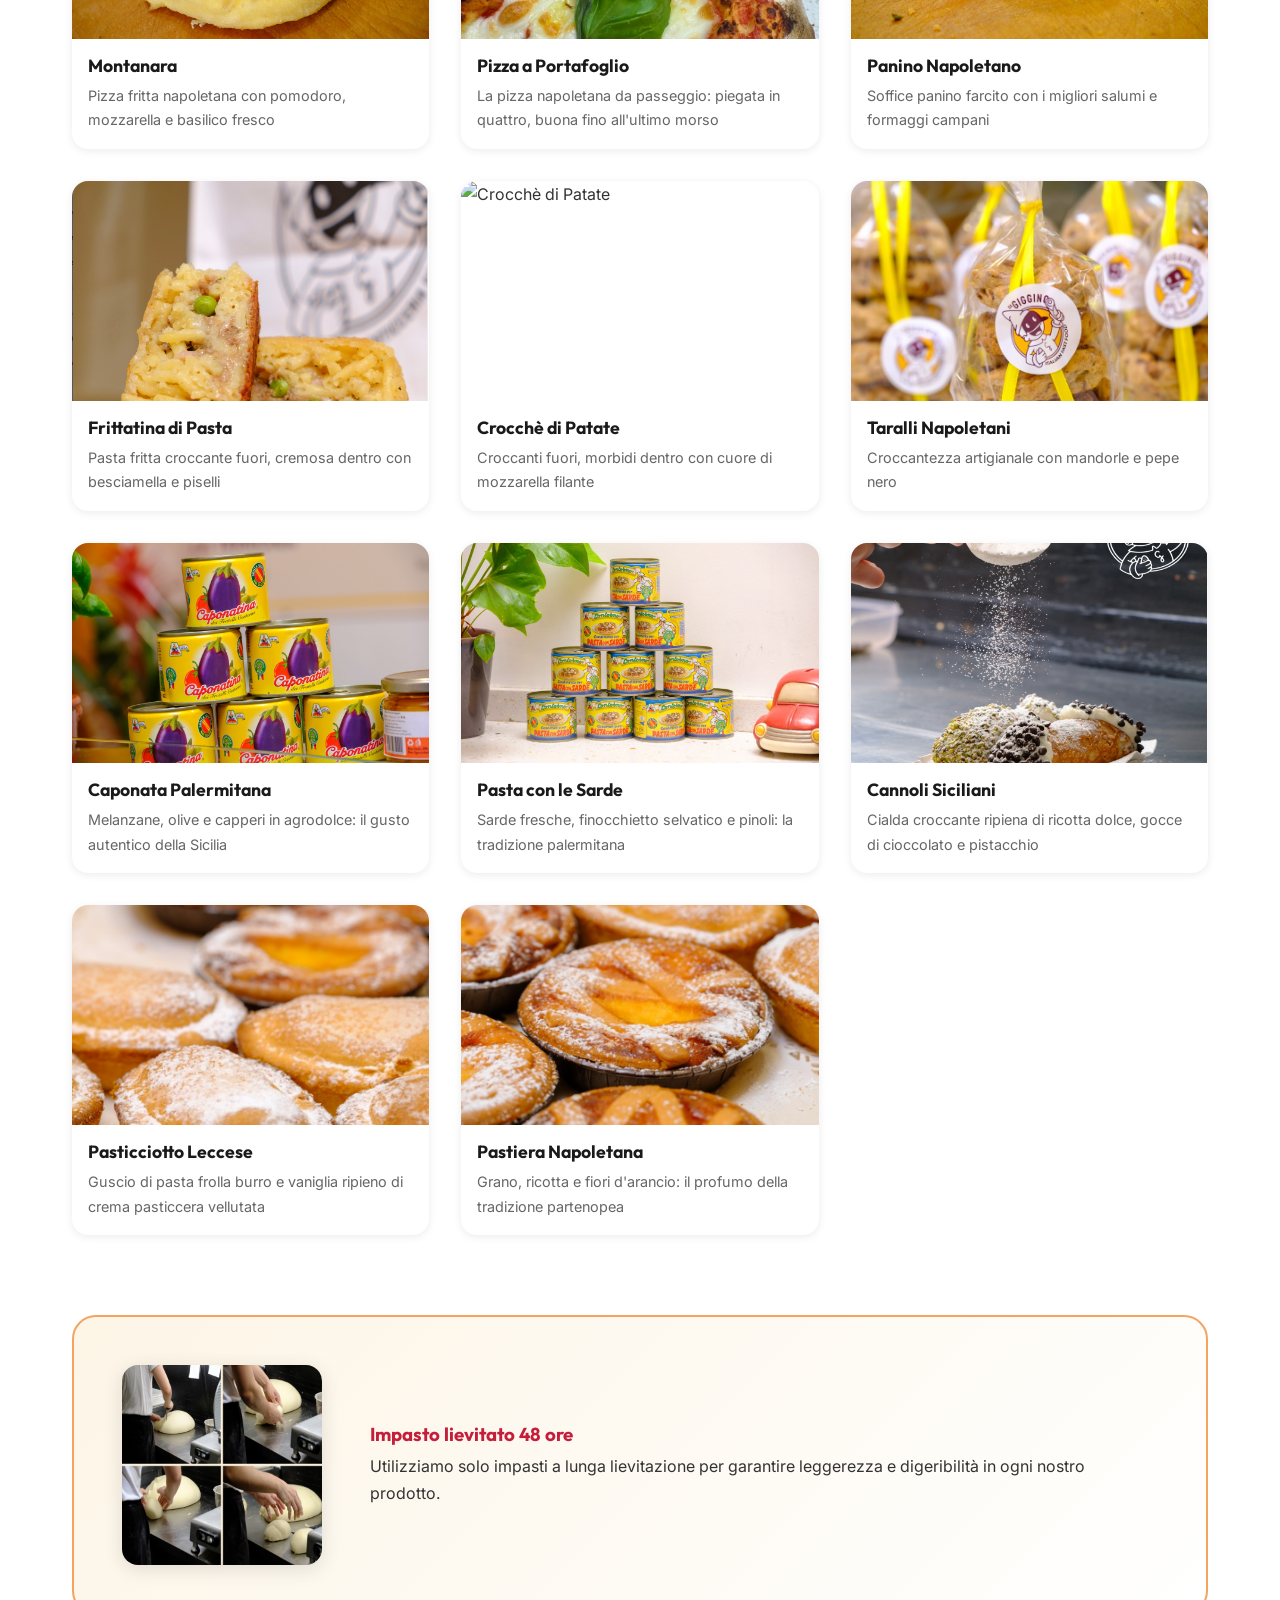
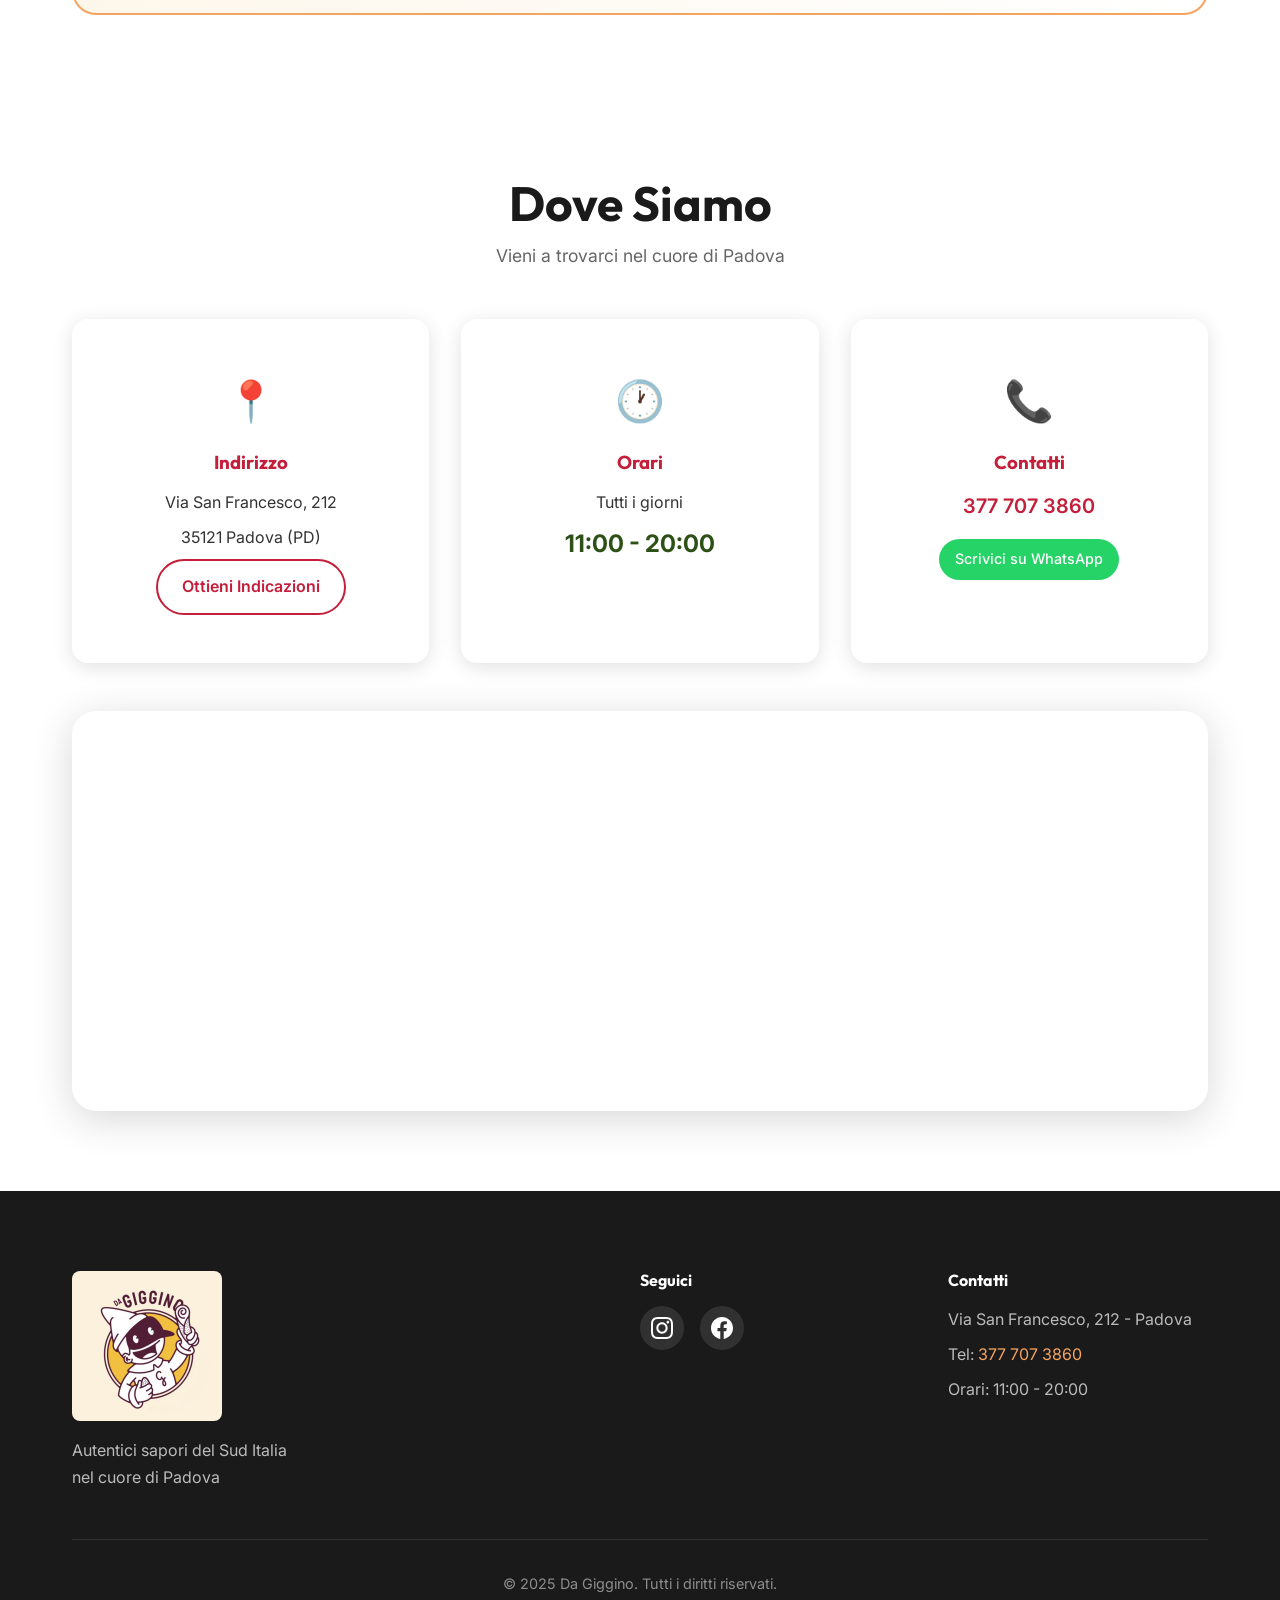
==== commit bb56bf13: "Add files via upload" ====
--- a/index.html
+++ b/index.html
@@ -141,42 +141,79 @@
                         <img src="Arancine palermitane.jpg" alt="Arancine Palermitane" loading="lazy">
                     </div>
                     <h3>Arancine Palermitane</h3>
-                    <p>La tradizione siciliana in ogni morso</p>
-                </div>
-
-                <div class="prodotto-card" data-category="salato">
-                    <div class="prodotto-image">
-                        <img src="Focaccia crudo mozzarella di bufala.jpg" alt="Focaccia Crudo e Mozzarella di Bufala"
+                    <p>Cuore filante di ragù e mozzarella in un guscio dorato e croccante</p>
+                </div>
+
+                <div class="prodotto-card" data-category="salato">
+                    <div class="prodotto-image">
+                        <img src="Panzerotto classico pomodoro e mozzarella.jpg" alt="Panzerotto Classico"
                             loading="lazy">
                     </div>
-                    <h3>Focaccia Crudo e Bufala</h3>
-                    <p>Crudo di Parma e mozzarella di bufala</p>
-                </div>
-
-                <div class="prodotto-card" data-category="salato">
-                    <div class="prodotto-image">
-                        <img src="Focaccia pistacchio mortella stracciatella.jpg"
-                            alt="Focaccia Pistacchio Mortadella Stracciatella" loading="lazy">
-                    </div>
-                    <h3>Focaccia Pistacchio e Mortadella</h3>
-                    <p>Con crema di pistacchio e stracciatella</p>
-                </div>
-
-                <div class="prodotto-card" data-category="salato">
-                    <div class="prodotto-image">
-                        <img src="Focaccia salsiccia e friarelli.jpg" alt="Focaccia Salsiccia e Friarielli"
+                    <h3>Panzerotto Classico</h3>
+                    <p>Pomodoro e mozzarella filante avvolti in pasta fritta dorata</p>
+                </div>
+
+                <div class="prodotto-card" data-category="salato">
+                    <div class="prodotto-image">
+                        <img src="Focaccia crudo mozzarella e pomodoro.jpg" alt="Focaccia Crudo Mozzarella e Pomodoro"
                             loading="lazy">
                     </div>
+                    <h3>Focaccia Crudo e Mozzarella</h3>
+                    <p>Crudo dolce, mozzarella cremosa e pomodoro fresco su impasto soffice</p>
+                </div>
+
+                <div class="prodotto-card" data-category="salato">
+                    <div class="prodotto-image">
+                        <img src="Focaccia mortadella pesto di pistacchio e stracciatella.jpg"
+                            alt="Focaccia Mortadella Pistacchio Stracciatella" loading="lazy">
+                    </div>
+                    <h3>Focaccia Mortadella e Pistacchio</h3>
+                    <p>Mortadella vellutata, crema di pistacchio e stracciatella cremosa</p>
+                </div>
+
+                <div class="prodotto-card" data-category="salato">
+                    <div class="prodotto-image">
+                        <img src="Focaccia salsiccia friarelli e provola.jpg"
+                            alt="Focaccia Salsiccia Friarielli e Provola" loading="lazy">
+                    </div>
                     <h3>Focaccia Salsiccia e Friarielli</h3>
-                    <p>Il classico napoletano</p>
-                </div>
-
-                <div class="prodotto-card" data-category="salato">
-                    <div class="prodotto-image">
-                        <img src="Focaccia vegetariana.jpg" alt="Focaccia Vegetariana" loading="lazy">
-                    </div>
-                    <h3>Focaccia Vegetariana</h3>
-                    <p>Fresca e genuina</p>
+                    <p>Salsiccia succulenta, friarielli e provola affumicata</p>
+                </div>
+
+                <div class="prodotto-card" data-category="salato">
+                    <div class="prodotto-image">
+                        <img src="Focaccia salame ventricina e philadelphia.jpg" alt="Focaccia Salame Ventricina"
+                            loading="lazy">
+                    </div>
+                    <h3>Focaccia Salame Ventricina</h3>
+                    <p>Salame piccante abruzzese e Philadelphia cremosa, un abbinamento irresistibile</p>
+                </div>
+
+                <div class="prodotto-card" data-category="salato">
+                    <div class="prodotto-image">
+                        <img src="Focaccia speck funghi e gorgonzola.jpg" alt="Focaccia Speck Funghi Gorgonzola"
+                            loading="lazy">
+                    </div>
+                    <h3>Focaccia Speck e Gorgonzola</h3>
+                    <p>Speck affumicato, funghi trifolati e gorgonzola fondente</p>
+                </div>
+
+                <div class="prodotto-card" data-category="salato">
+                    <div class="prodotto-image">
+                        <img src="Focaccia Vegetariana - Pomodorini secchi pesto di pistacchio e stracciatella.jpg"
+                            alt="Focaccia Vegetariana Pistacchio" loading="lazy">
+                    </div>
+                    <h3>Focaccia Vegetariana al Pistacchio</h3>
+                    <p>Pomodorini secchi, pesto di pistacchio e stracciatella pugliese</p>
+                </div>
+
+                <div class="prodotto-card" data-category="salato">
+                    <div class="prodotto-image">
+                        <img src="Focaccia Vegetariana - Pomodoro mozzarella e rucola.jpg"
+                            alt="Focaccia Vegetariana Classica" loading="lazy">
+                    </div>
+                    <h3>Focaccia Vegetariana Classica</h3>
+                    <p>Pomodoro fresco, mozzarella filante e rucola croccante</p>
                 </div>
 
                 <div class="prodotto-card" data-category="salato">
@@ -184,7 +221,7 @@
                         <img src="Montanara.jpg" alt="Montanara Napoletana" loading="lazy">
                     </div>
                     <h3>Montanara</h3>
-                    <p>Pizza fritta napoletana</p>
+                    <p>Pizza fritta napoletana con pomodoro, mozzarella e basilico fresco</p>
                 </div>
 
                 <div class="prodotto-card" data-category="salato">
@@ -192,7 +229,7 @@
                         <img src="Pizza portafoglio napoletana .jpg" alt="Pizza a Portafoglio" loading="lazy">
                     </div>
                     <h3>Pizza a Portafoglio</h3>
-                    <p>Lo street food napoletano per eccellenza</p>
+                    <p>La pizza napoletana da passeggio: piegata in quattro, buona fino all'ultimo morso</p>
                 </div>
 
                 <div class="prodotto-card" data-category="salato">
@@ -200,7 +237,7 @@
                         <img src="Panino napoletano.jpg" alt="Panino Napoletano" loading="lazy">
                     </div>
                     <h3>Panino Napoletano</h3>
-                    <p>Farcito con salumi e formaggi campani</p>
+                    <p>Soffice panino farcito con i migliori salumi e formaggi campani</p>
                 </div>
 
                 <div class="prodotto-card" data-category="salato">
@@ -208,7 +245,7 @@
                         <img src="Frittatina di pasta.jpg" alt="Frittatina di Pasta" loading="lazy">
                     </div>
                     <h3>Frittatina di Pasta</h3>
-                    <p>Pasta fritta ripiena</p>
+                    <p>Pasta fritta croccante fuori, cremosa dentro con besciamella e piselli</p>
                 </div>
 
                 <div class="prodotto-card" data-category="salato">
@@ -216,7 +253,7 @@
                         <img src="Crocchè di patate.jpg" alt="Crocchè di Patate" loading="lazy">
                     </div>
                     <h3>Crocchè di Patate</h3>
-                    <p>Croccanti e filanti</p>
+                    <p>Croccanti fuori, morbidi dentro con cuore di mozzarella filante</p>
                 </div>
 
                 <div class="prodotto-card" data-category="salato">
@@ -224,15 +261,15 @@
                         <img src="Taralli classici napoletani.jpg" alt="Taralli Napoletani" loading="lazy">
                     </div>
                     <h3>Taralli Napoletani</h3>
-                    <p>Croccanti taralli artigianali</p>
-                </div>
-
-                <div class="prodotto-card" data-category="salato">
-                    <div class="prodotto-image">
-                        <img src="Caponata - Cotono.jpg" alt="Caponata e Contorni" loading="lazy">
-                    </div>
-                    <h3>Caponata e Contorni</h3>
-                    <p>Contorni della tradizione</p>
+                    <p>Croccantezza artigianale con mandorle e pepe nero</p>
+                </div>
+
+                <div class="prodotto-card" data-category="salato">
+                    <div class="prodotto-image">
+                        <img src="Caponata palermitana.jpg" alt="Caponata Palermitana" loading="lazy">
+                    </div>
+                    <h3>Caponata Palermitana</h3>
+                    <p>Melanzane, olive e capperi in agrodolce: il gusto autentico della Sicilia</p>
                 </div>
 
                 <div class="prodotto-card" data-category="salato">
@@ -240,7 +277,7 @@
                         <img src="Pasta con le sarde - Contorno.jpg" alt="Pasta con le Sarde" loading="lazy">
                     </div>
                     <h3>Pasta con le Sarde</h3>
-                    <p>Ricetta tradizionale siciliana</p>
+                    <p>Sarde fresche, finocchietto selvatico e pinoli: la tradizione palermitana</p>
                 </div>
 
                 <!-- Dolci -->
@@ -249,7 +286,7 @@
                         <img src="Cannoli Siciliani.jpg" alt="Cannoli Siciliani" loading="lazy">
                     </div>
                     <h3>Cannoli Siciliani</h3>
-                    <p>Ripieni di ricotta fresca</p>
+                    <p>Cialda croccante ripiena di ricotta dolce, gocce di cioccolato e pistacchio</p>
                 </div>
 
                 <div class="prodotto-card" data-category="dolce">
@@ -257,7 +294,7 @@
                         <img src="Pasticciotto leccese.jpg" alt="Pasticciotto Leccese" loading="lazy">
                     </div>
                     <h3>Pasticciotto Leccese</h3>
-                    <p>Crema pasticcera avvolta in pasta frolla</p>
+                    <p>Guscio di pasta frolla burro e vaniglia ripieno di crema pasticcera vellutata</p>
                 </div>
 
                 <div class="prodotto-card" data-category="dolce">
@@ -265,15 +302,7 @@
                         <img src="Pastierina napoletana.jpg" alt="Pastiera Napoletana" loading="lazy">
                     </div>
                     <h3>Pastiera Napoletana</h3>
-                    <p>Il dolce tipico partenopeo</p>
-                </div>
-
-                <div class="prodotto-card" data-category="dolce">
-                    <div class="prodotto-image">
-                        <img src="Misto dolcetti.jpg" alt="Misto Dolcetti" loading="lazy">
-                    </div>
-                    <h3>Misto Dolcetti</h3>
-                    <p>Assortimento di dolci tradizionali</p>
+                    <p>Grano, ricotta e fiori d'arancio: il profumo della tradizione partenopea</p>
                 </div>
             </div>
 
--- a/styles.css
+++ b/styles.css
@@ -396,6 +396,7 @@
     width: 100%;
     height: 100%;
     object-fit: cover;
+    object-position: center center;
     transition: var(--transition-slow);
 }
 
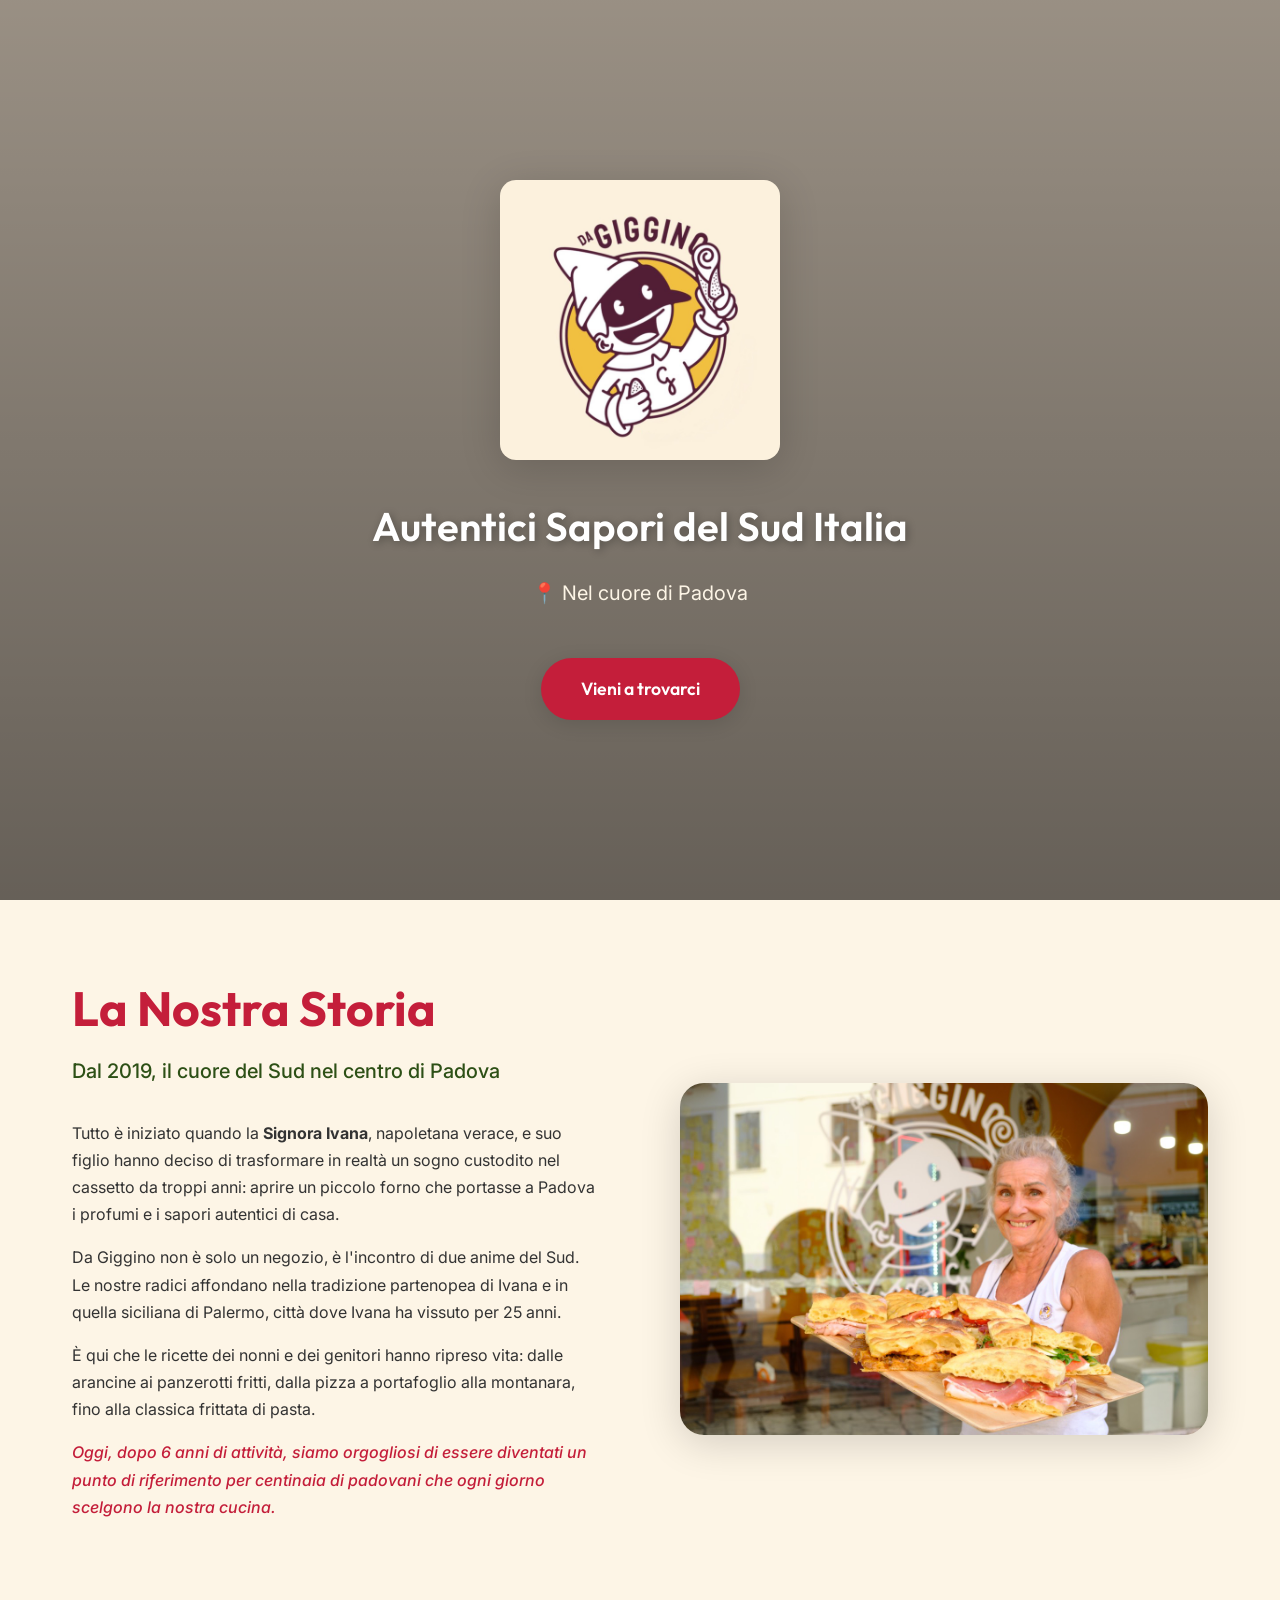
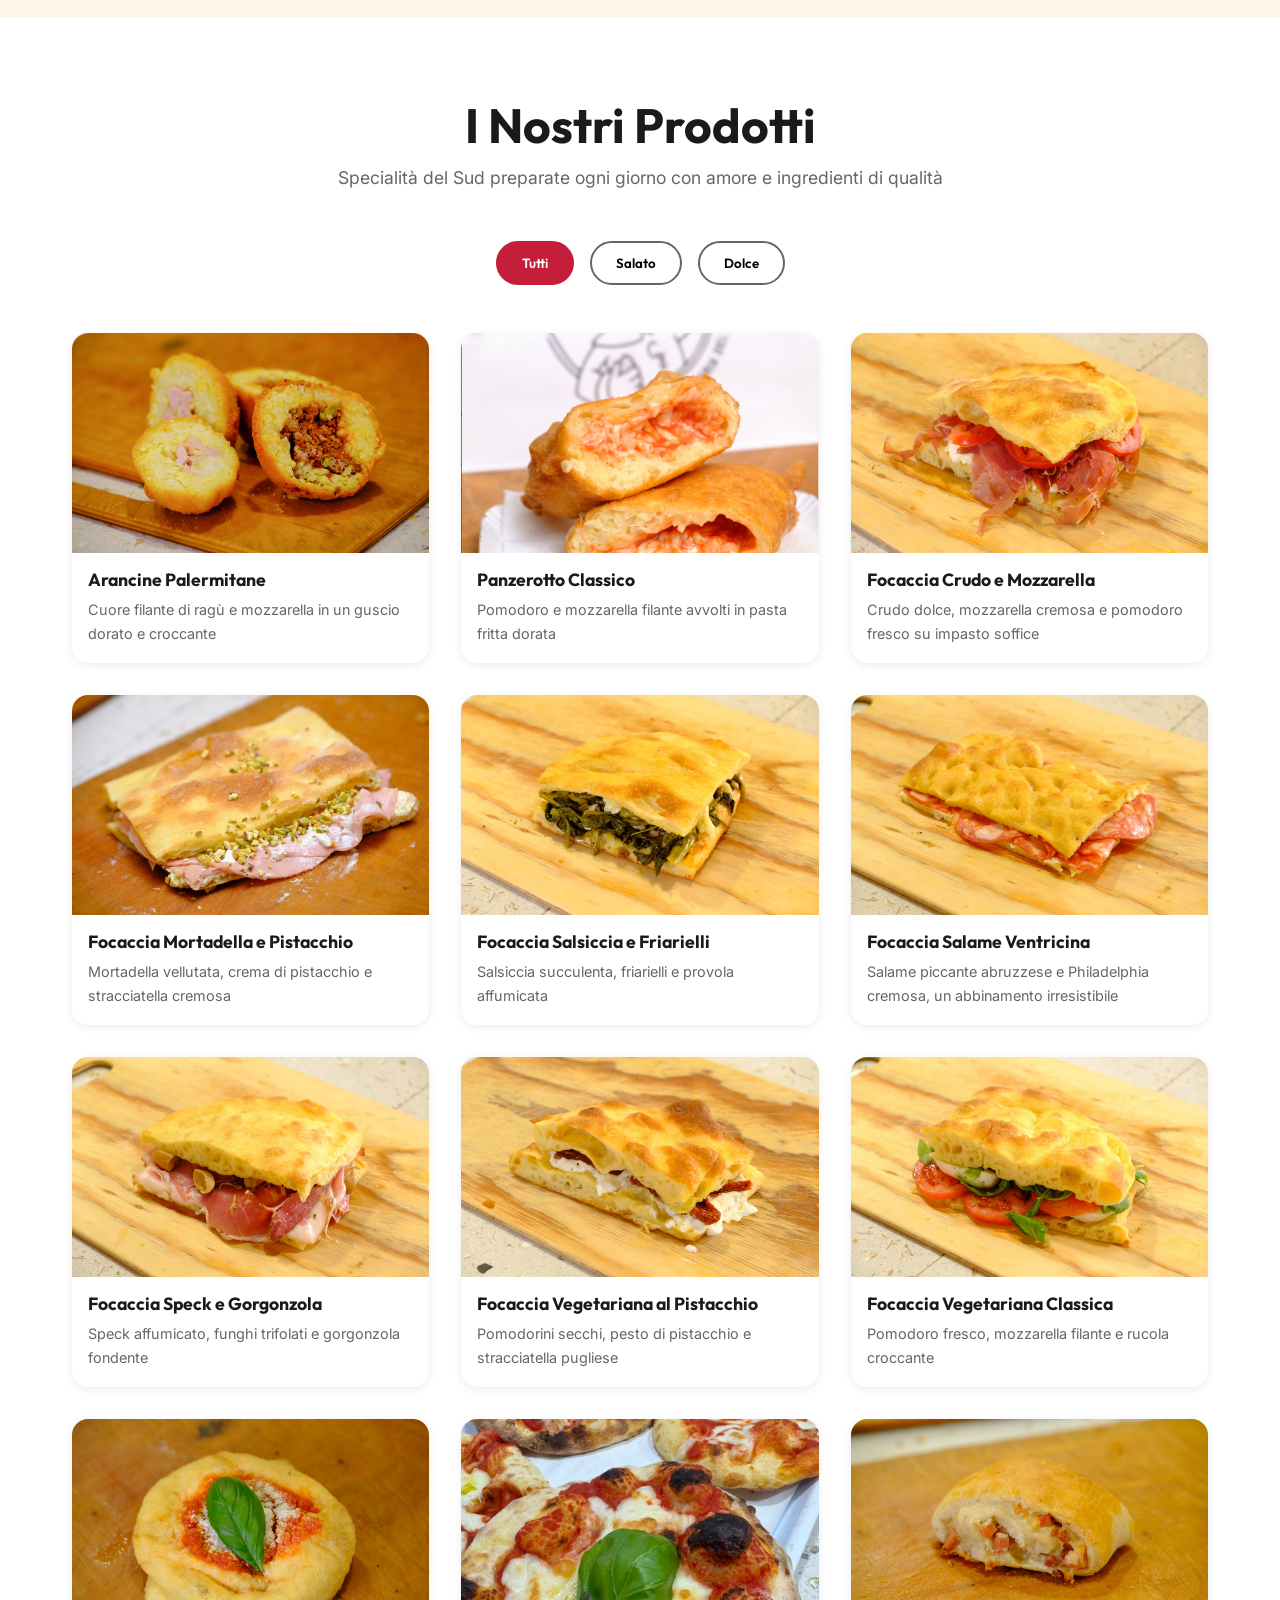
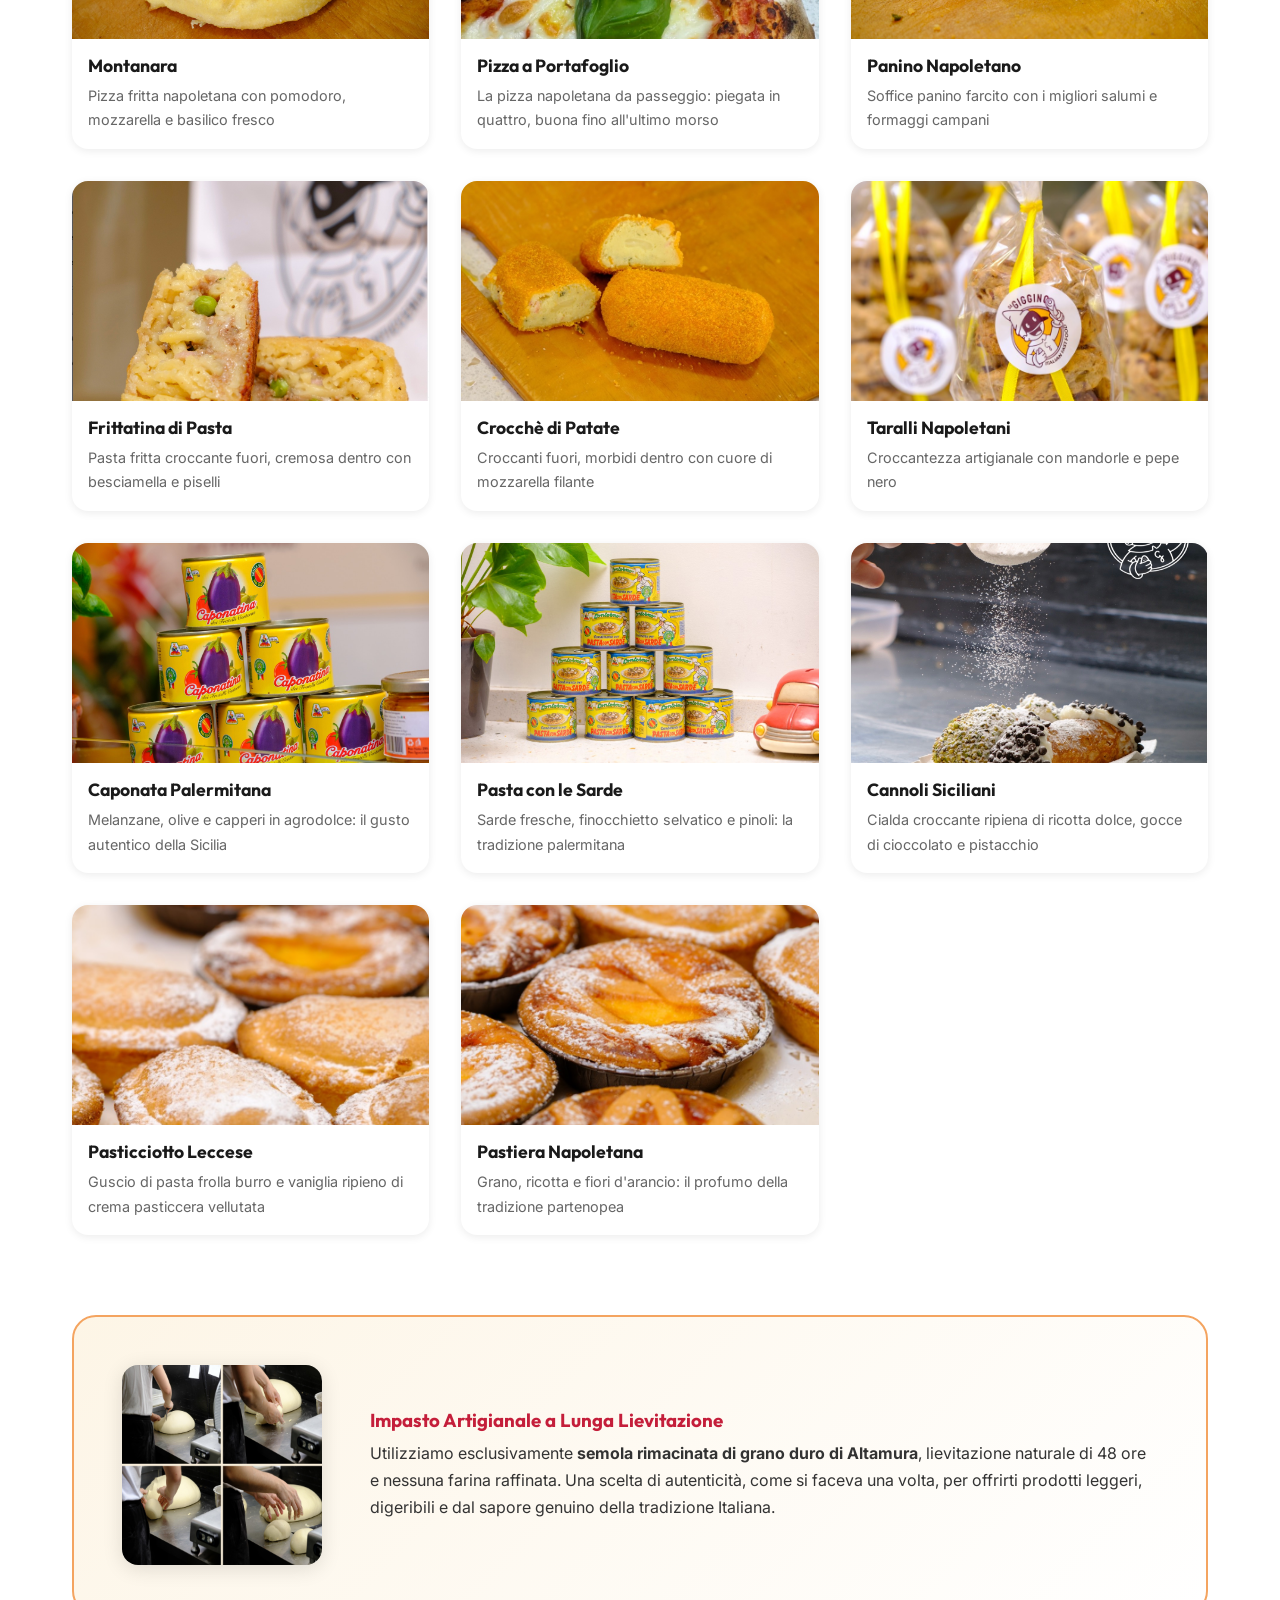
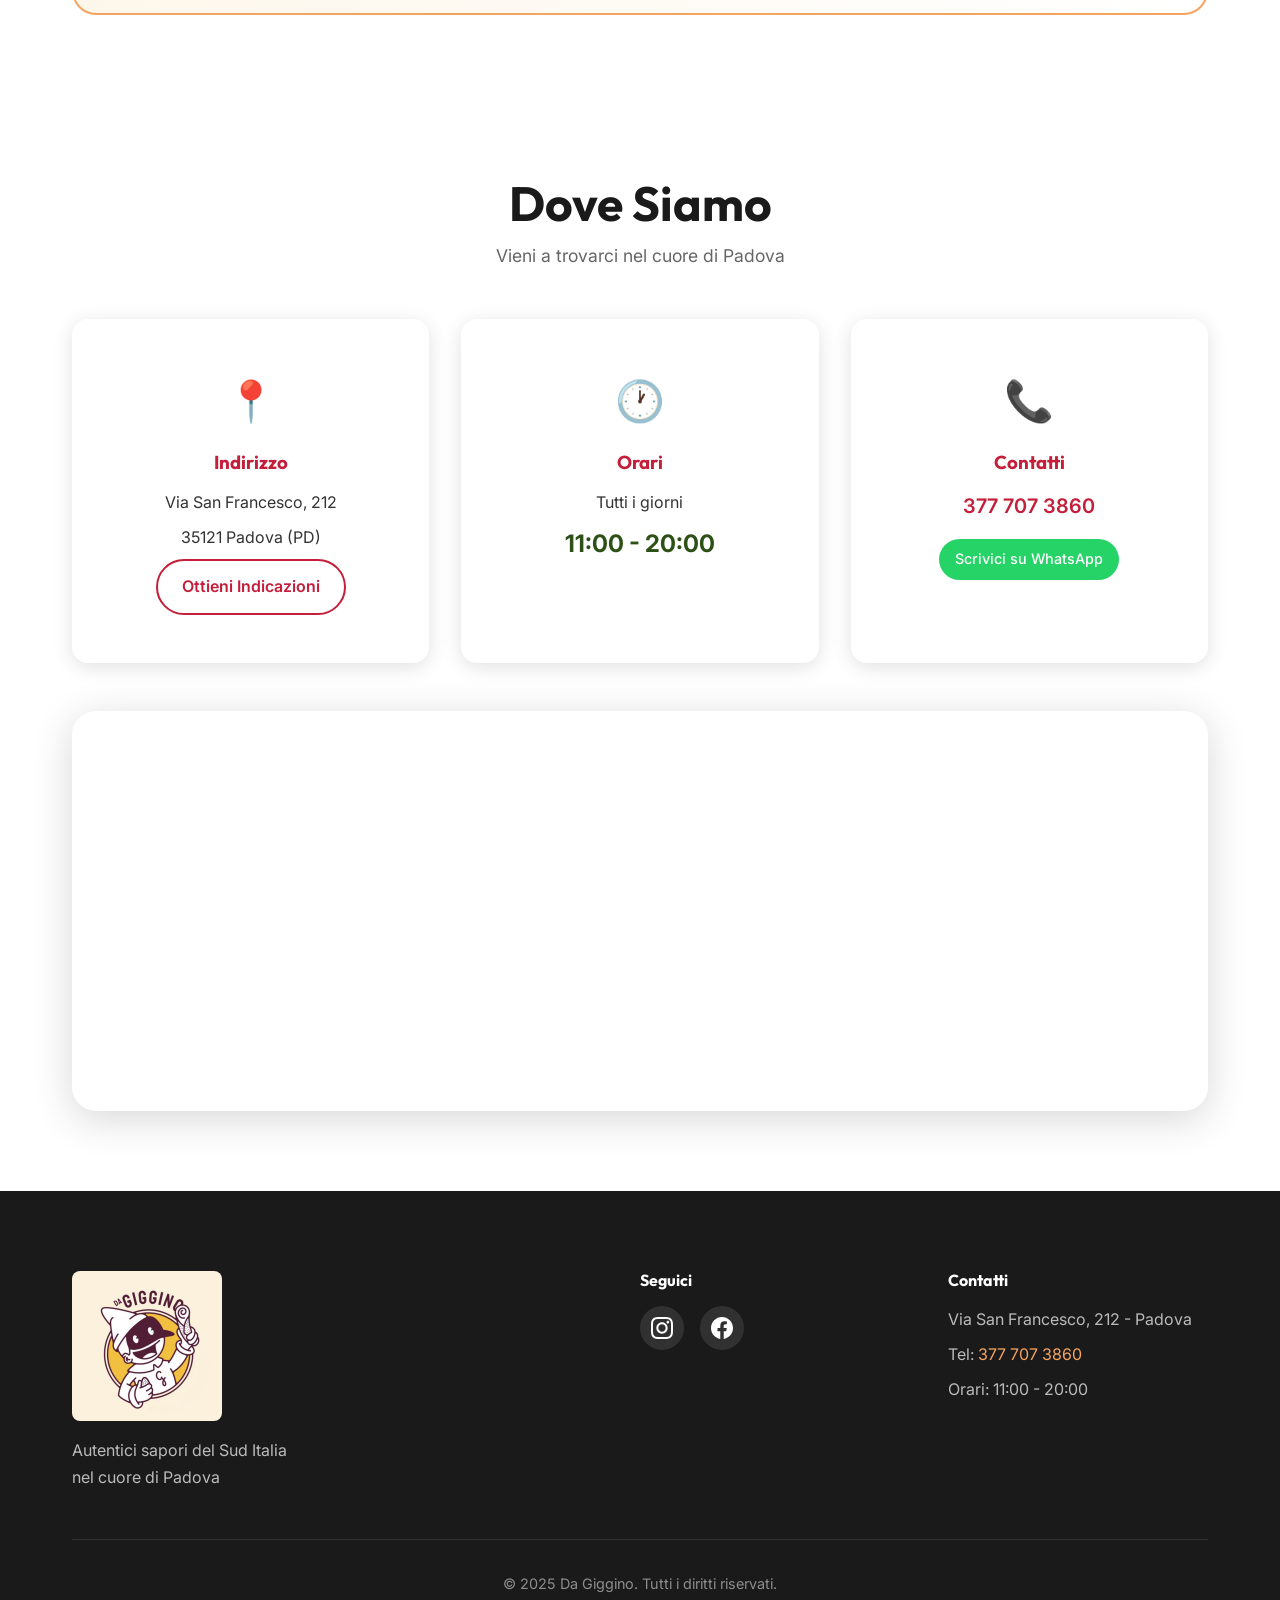
==== commit d775b511: "Add files via upload" ====
--- a/index.html
+++ b/index.html
@@ -250,7 +250,7 @@
 
                 <div class="prodotto-card" data-category="salato">
                     <div class="prodotto-image">
-                        <img src="Crocchè di patate.jpg" alt="Crocchè di Patate" loading="lazy">
+                        <img src="Crocche di patate.jpg" alt="Crocchè di Patate" loading="lazy">
                     </div>
                     <h3>Crocchè di Patate</h3>
                     <p>Croccanti fuori, morbidi dentro con cuore di mozzarella filante</p>
@@ -311,9 +311,11 @@
                     <img src="Impasto 48h.jpg" alt="Impasto lievitato 48 ore" loading="lazy">
                 </div>
                 <div class="impasto-text">
-                    <h3>Impasto lievitato 48 ore</h3>
-                    <p>Utilizziamo solo impasti a lunga lievitazione per garantire leggerezza e digeribilità in ogni
-                        nostro prodotto.</p>
+                    <h3>Impasto Artigianale a Lunga Lievitazione</h3>
+                    <p>Utilizziamo esclusivamente <strong>semola rimacinata di grano duro di Altamura</strong>,
+                        lievitazione naturale di 48 ore e nessuna farina raffinata. Una scelta di autenticità, come si
+                        faceva una volta, per offrirti prodotti leggeri, digeribili e dal sapore genuino della
+                        tradizione Italiana.</p>
                 </div>
             </div>
         </div>
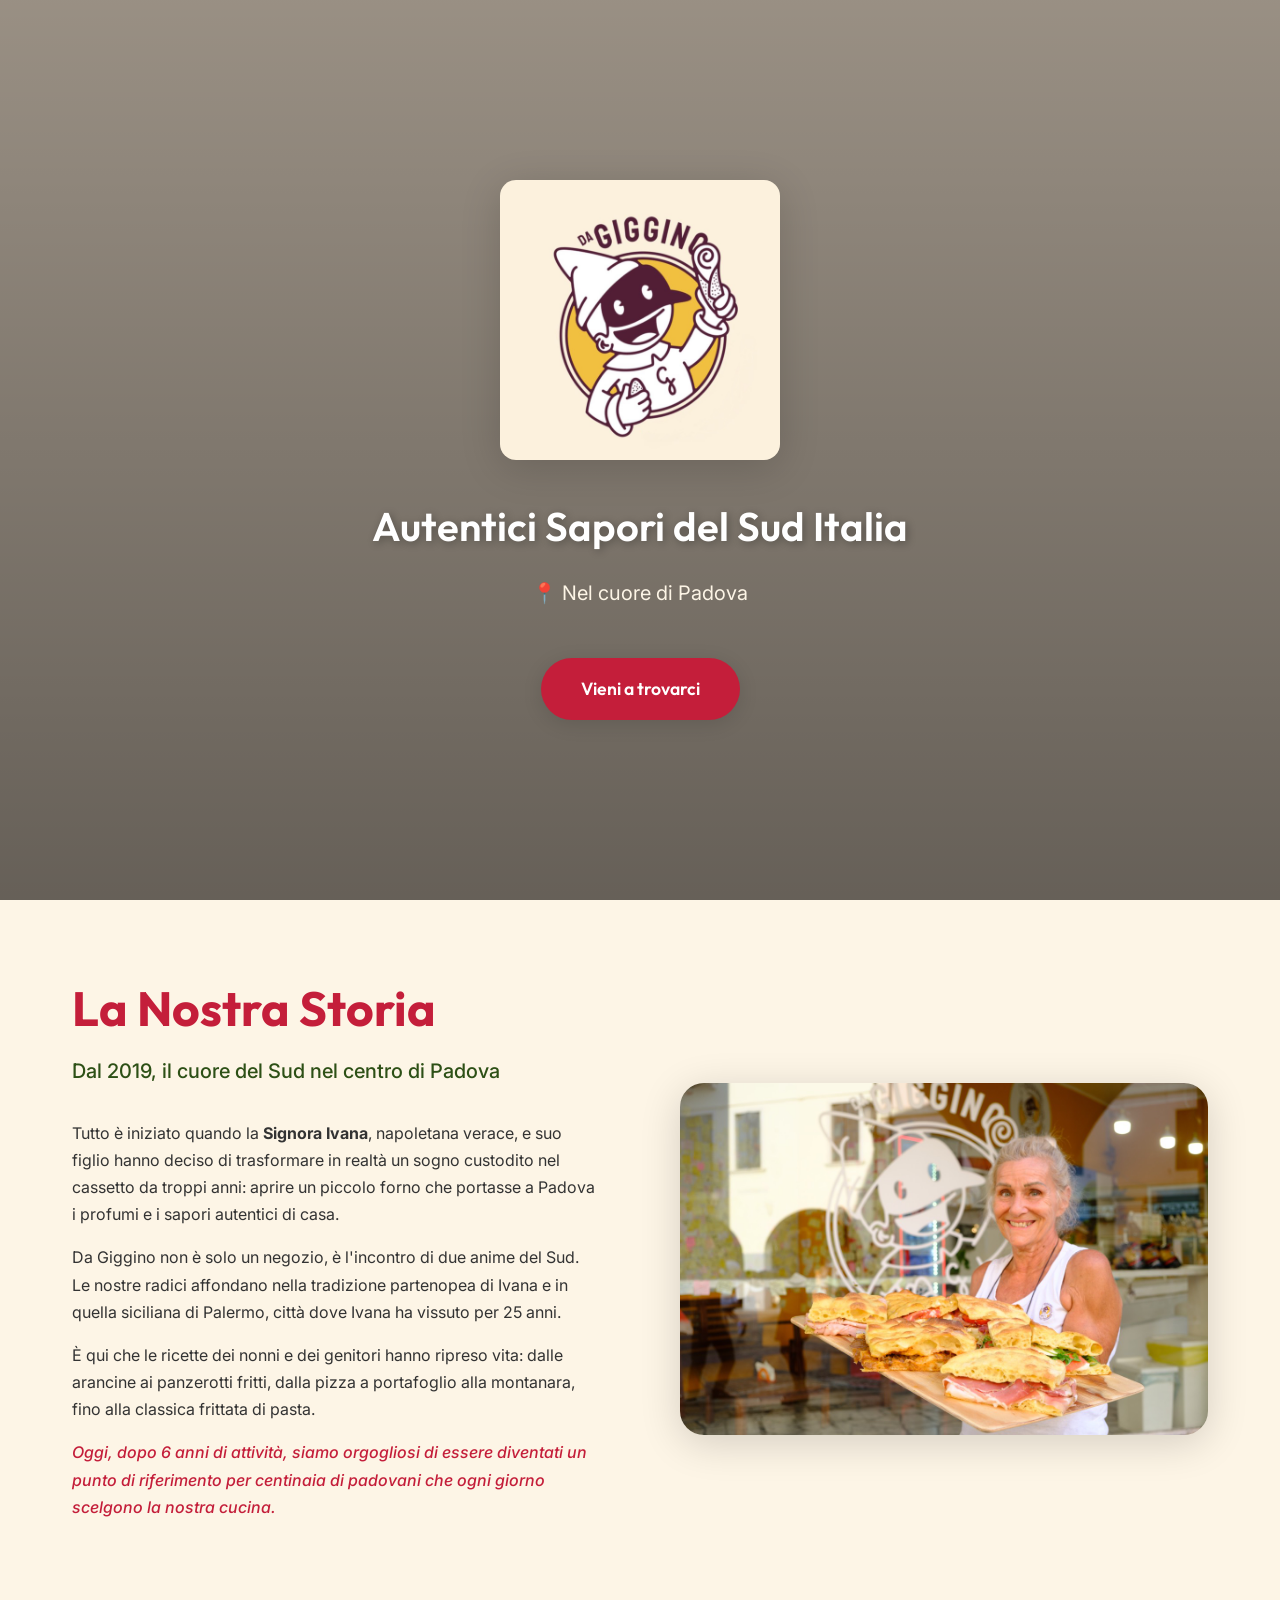
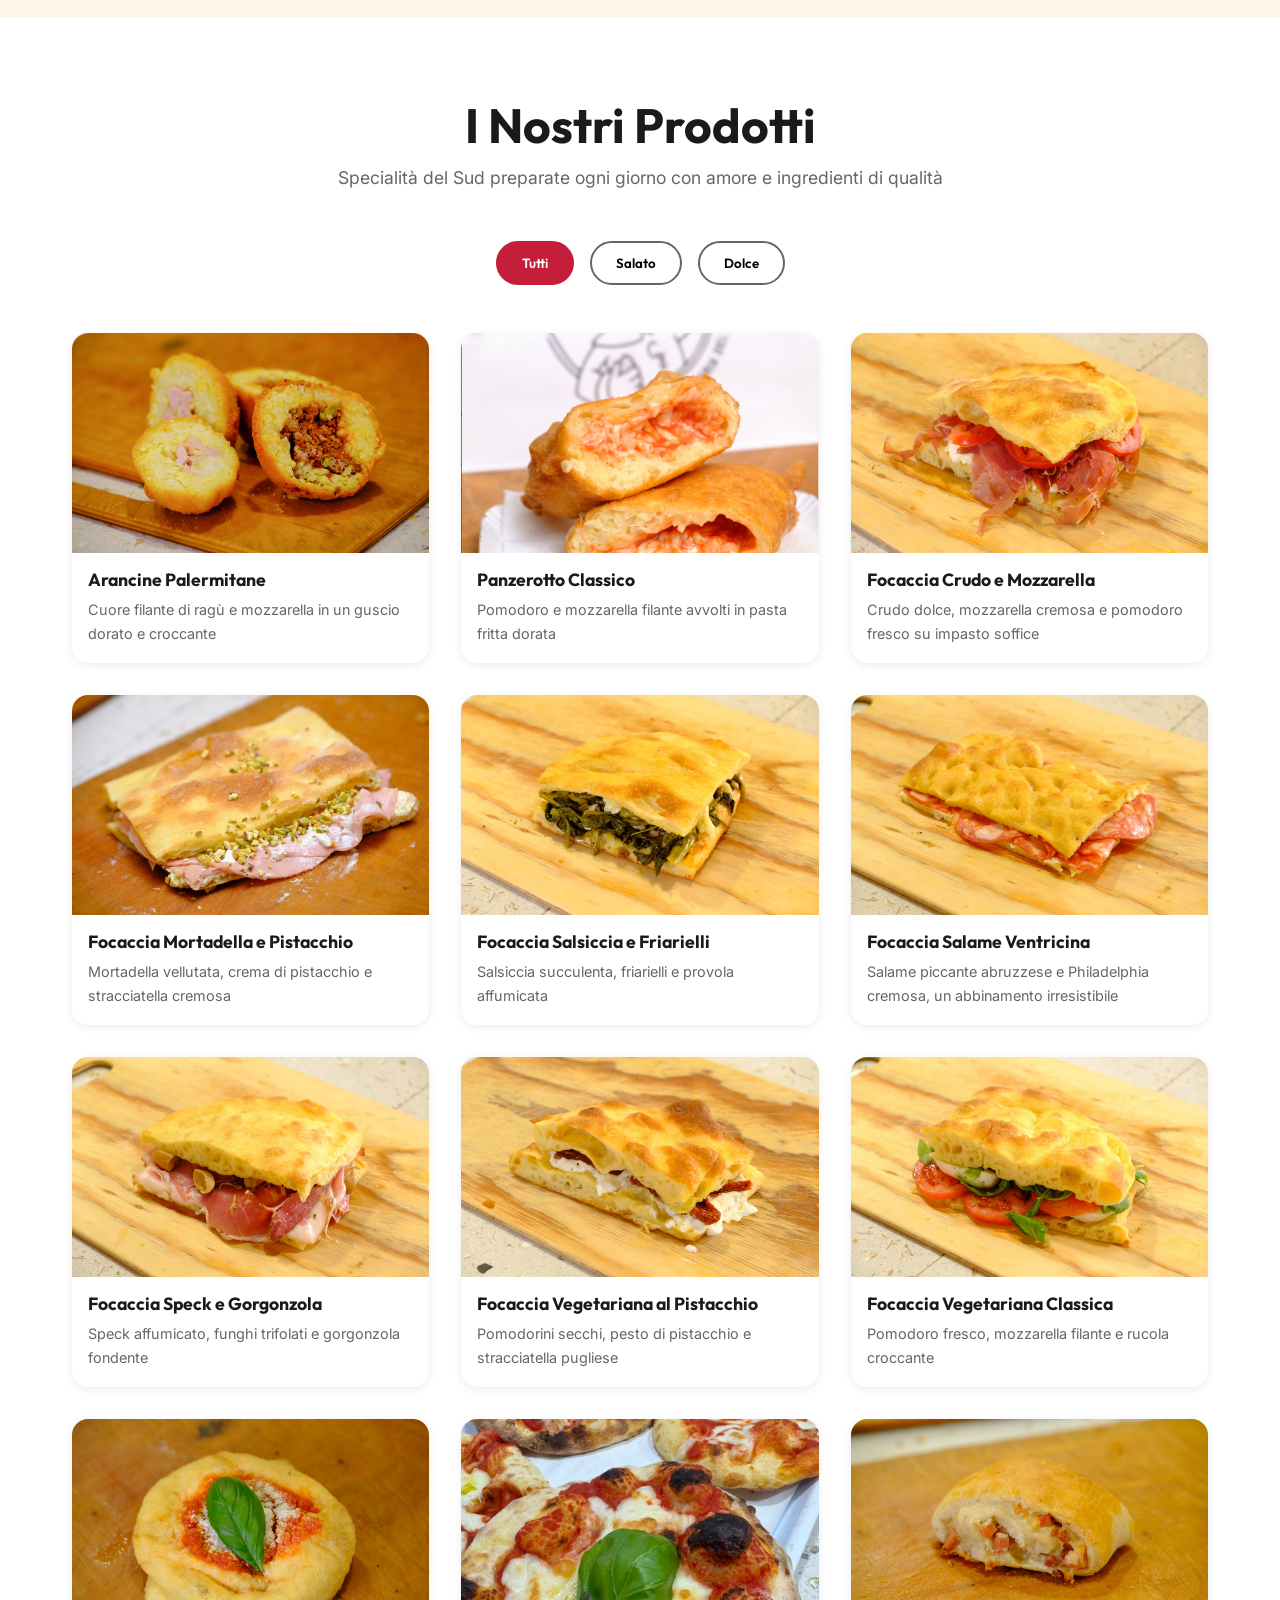
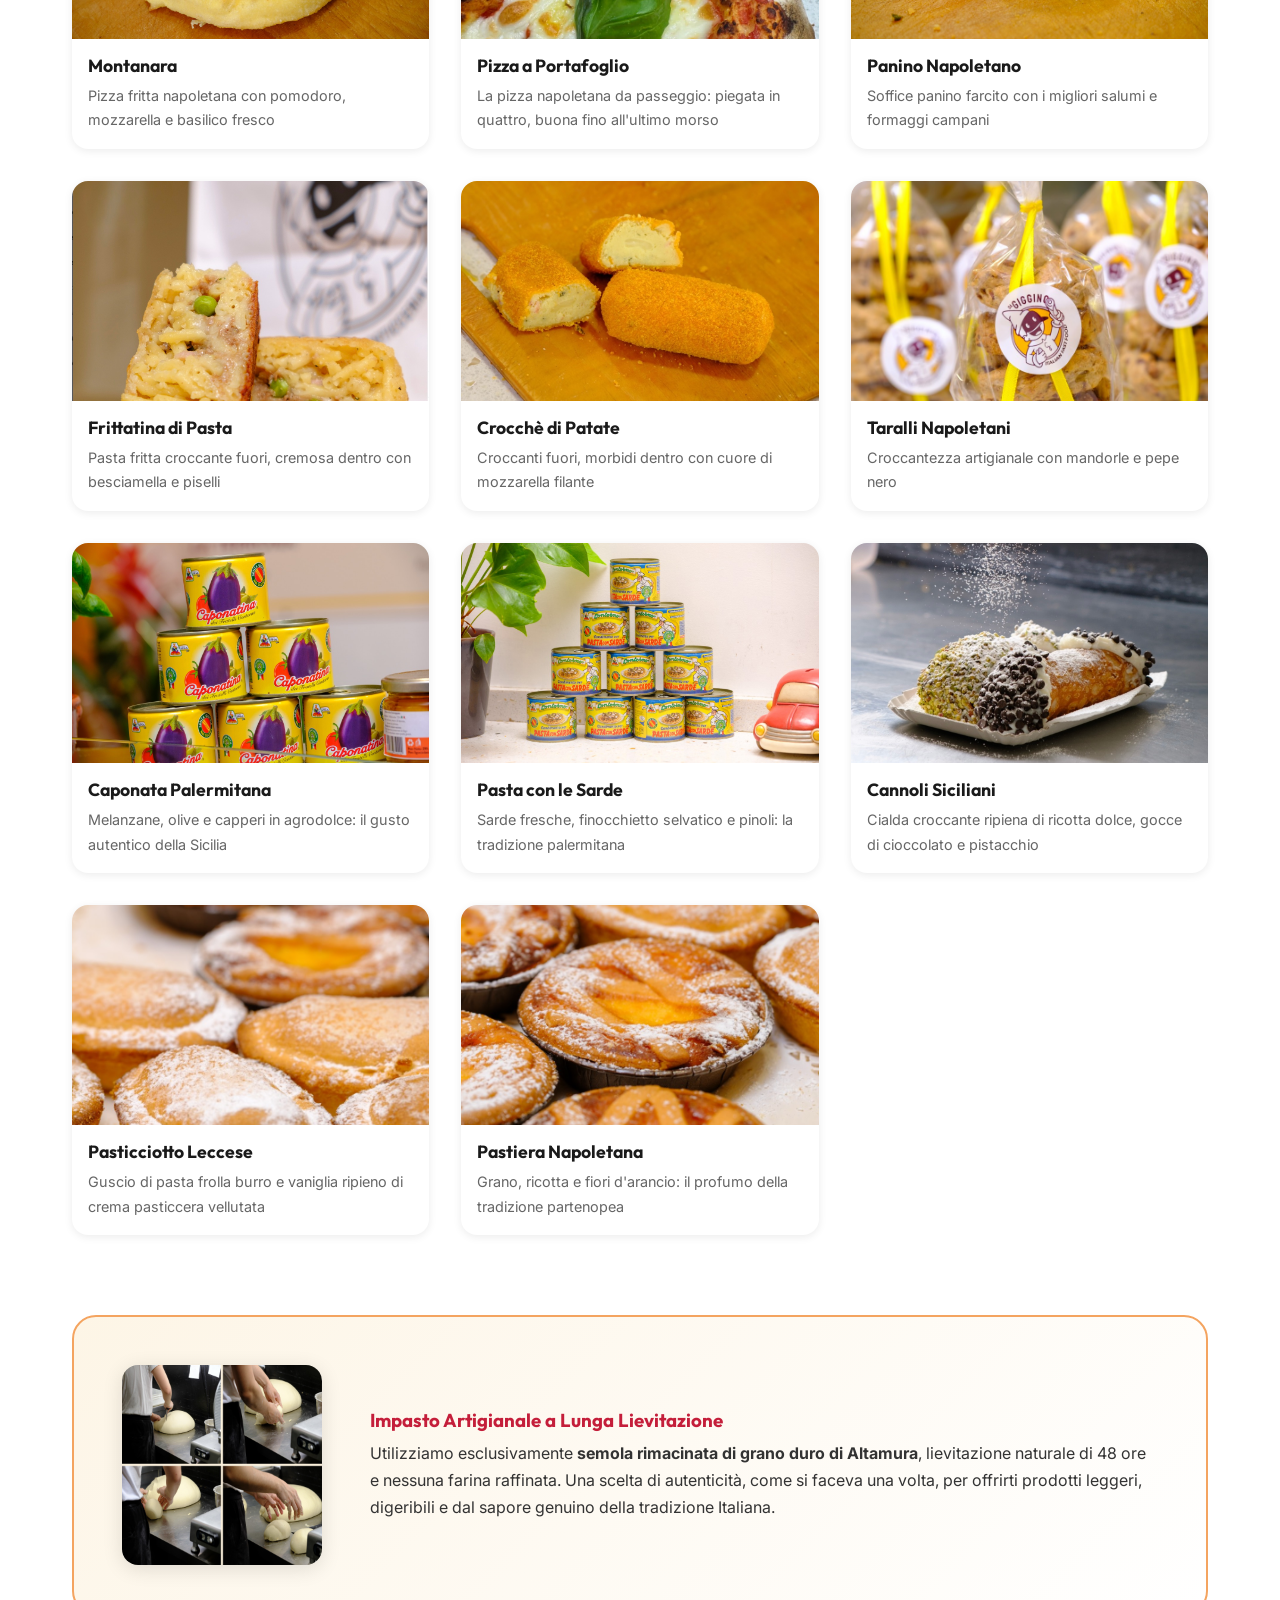
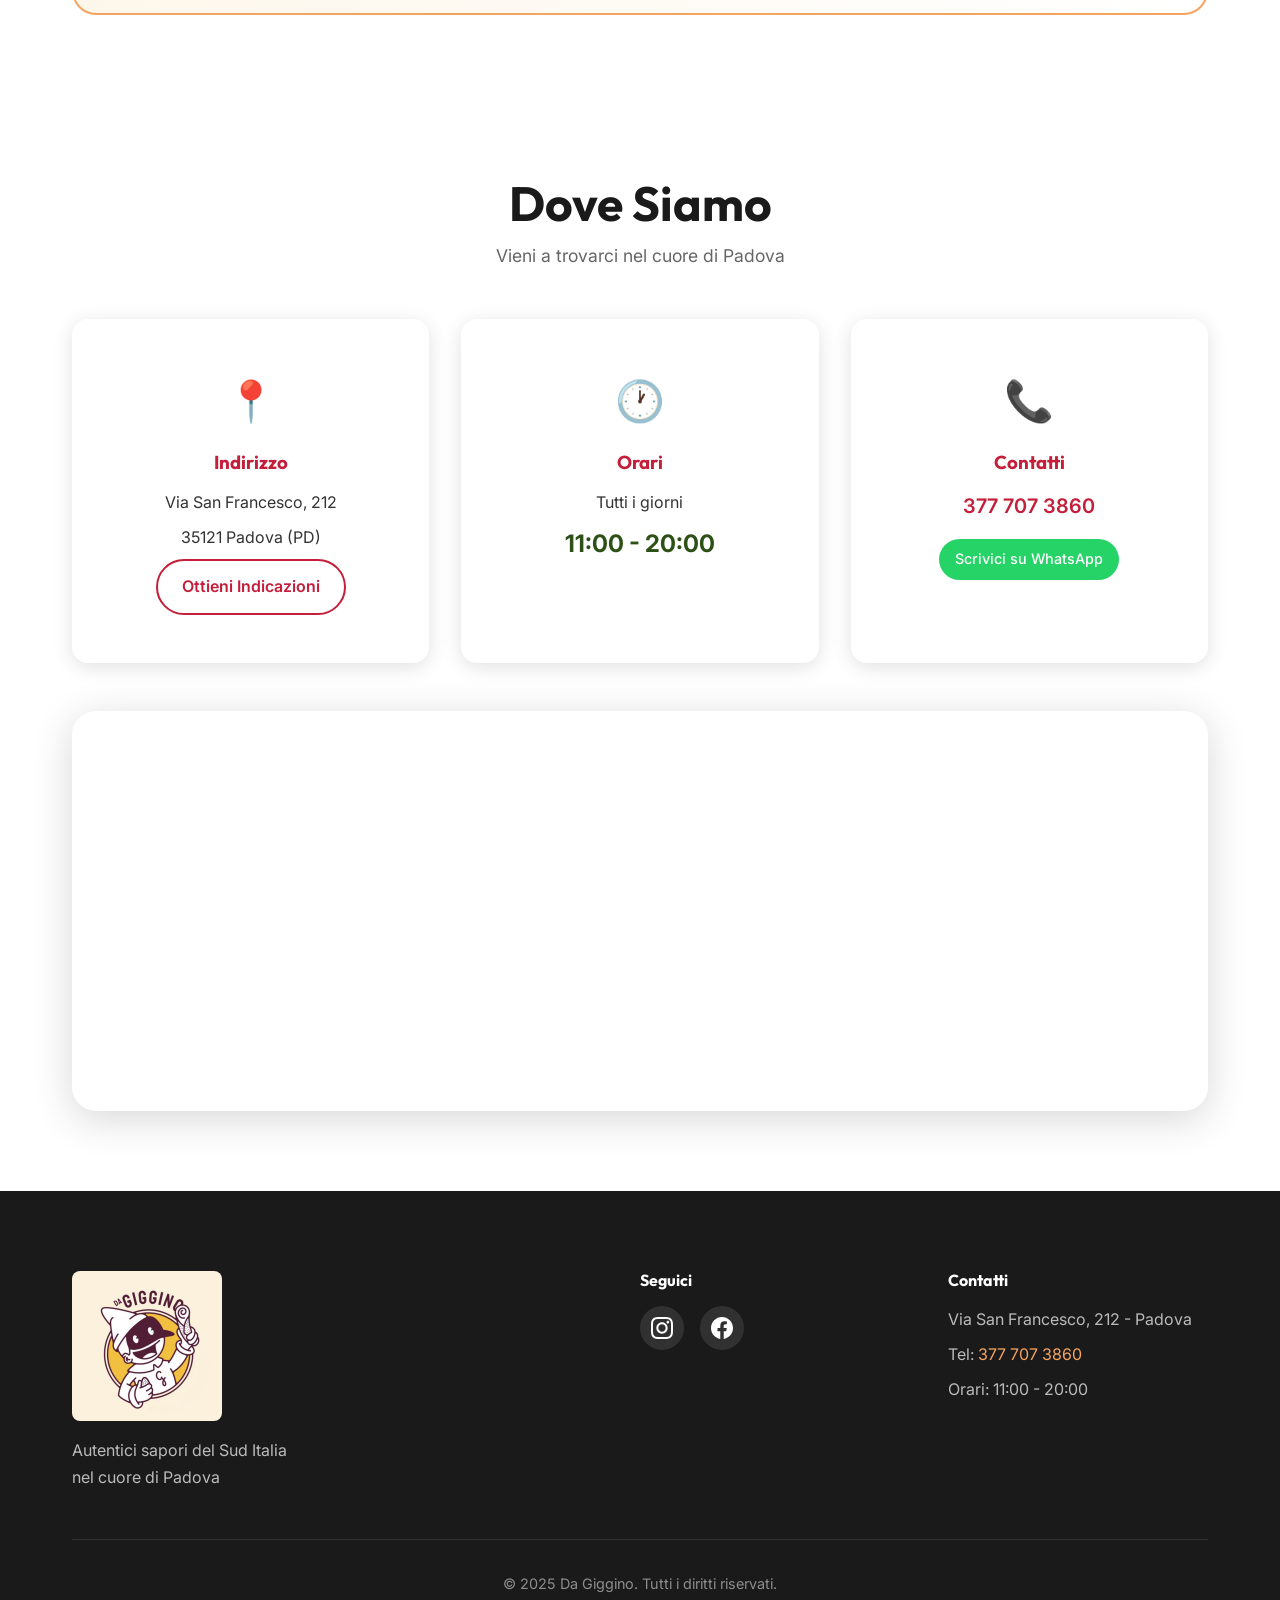
==== commit f61fa606: "Add files via upload" ====
--- a/index.html
+++ b/index.html
@@ -2,6 +2,15 @@
 <html lang="it">
 
 <head>
+    <!-- Google tag (gtag.js) -->
+    <script async src="https://www.googletagmanager.com/gtag/js?id=G-4QTFVHY05W"></script>
+    <script>
+        window.dataLayer = window.dataLayer || [];
+        function gtag() { dataLayer.push(arguments); }
+        gtag('js', new Date());
+        gtag('config', 'G-4QTFVHY05W');
+    </script>
+
     <meta charset="UTF-8">
     <meta name="viewport" content="width=device-width, initial-scale=1.0">
     <meta name="description"
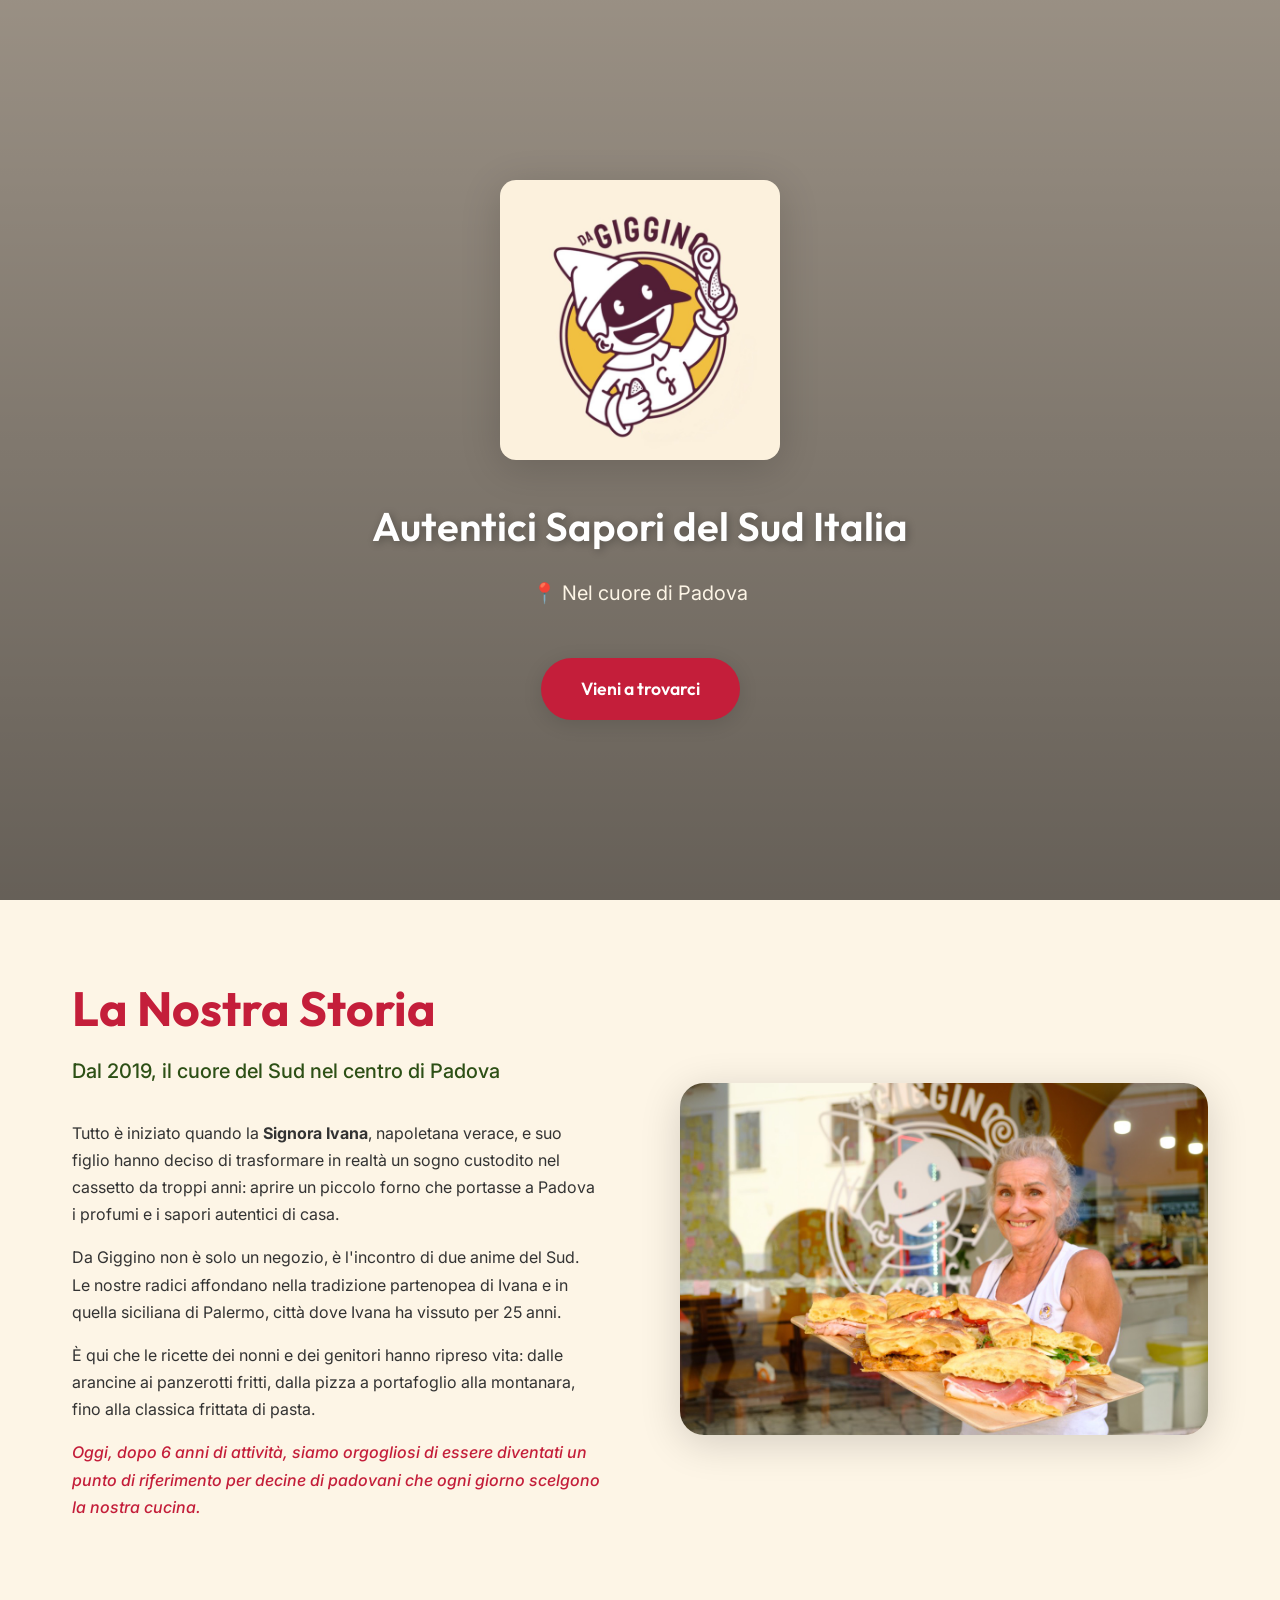
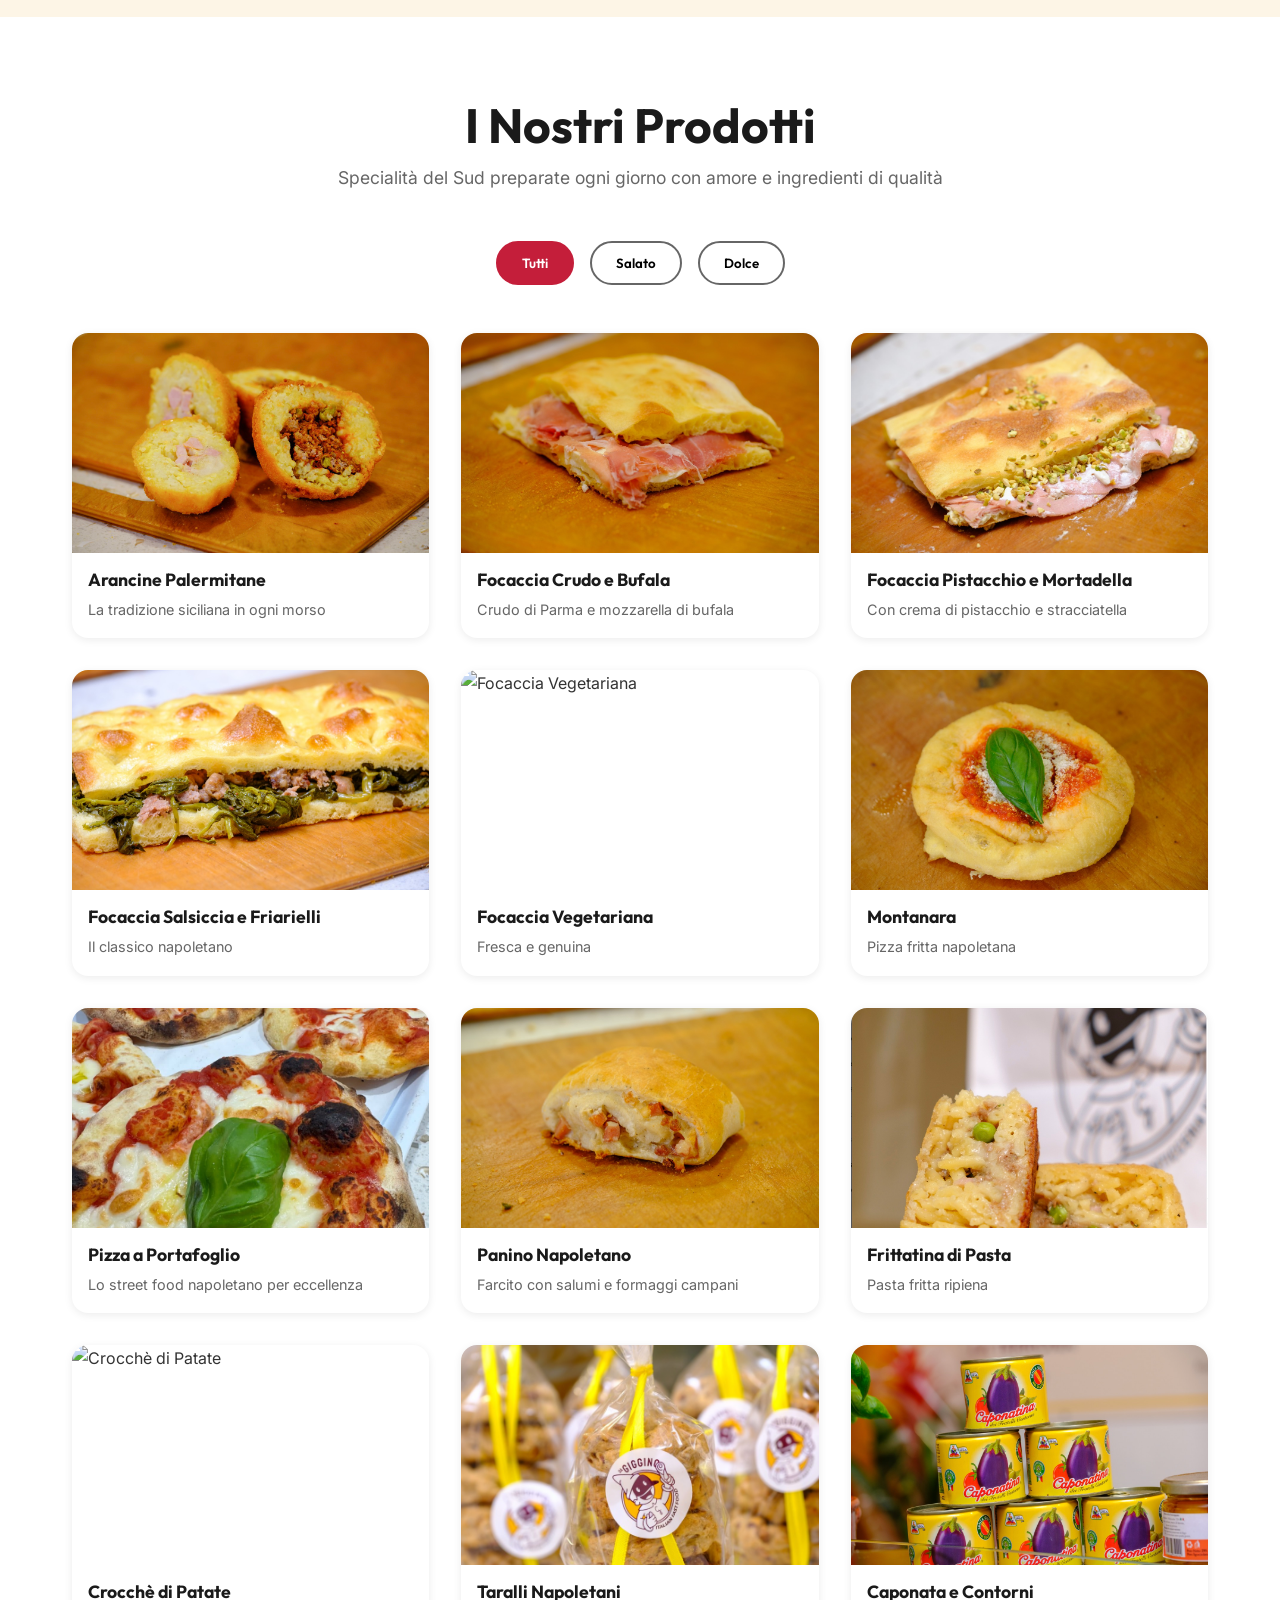
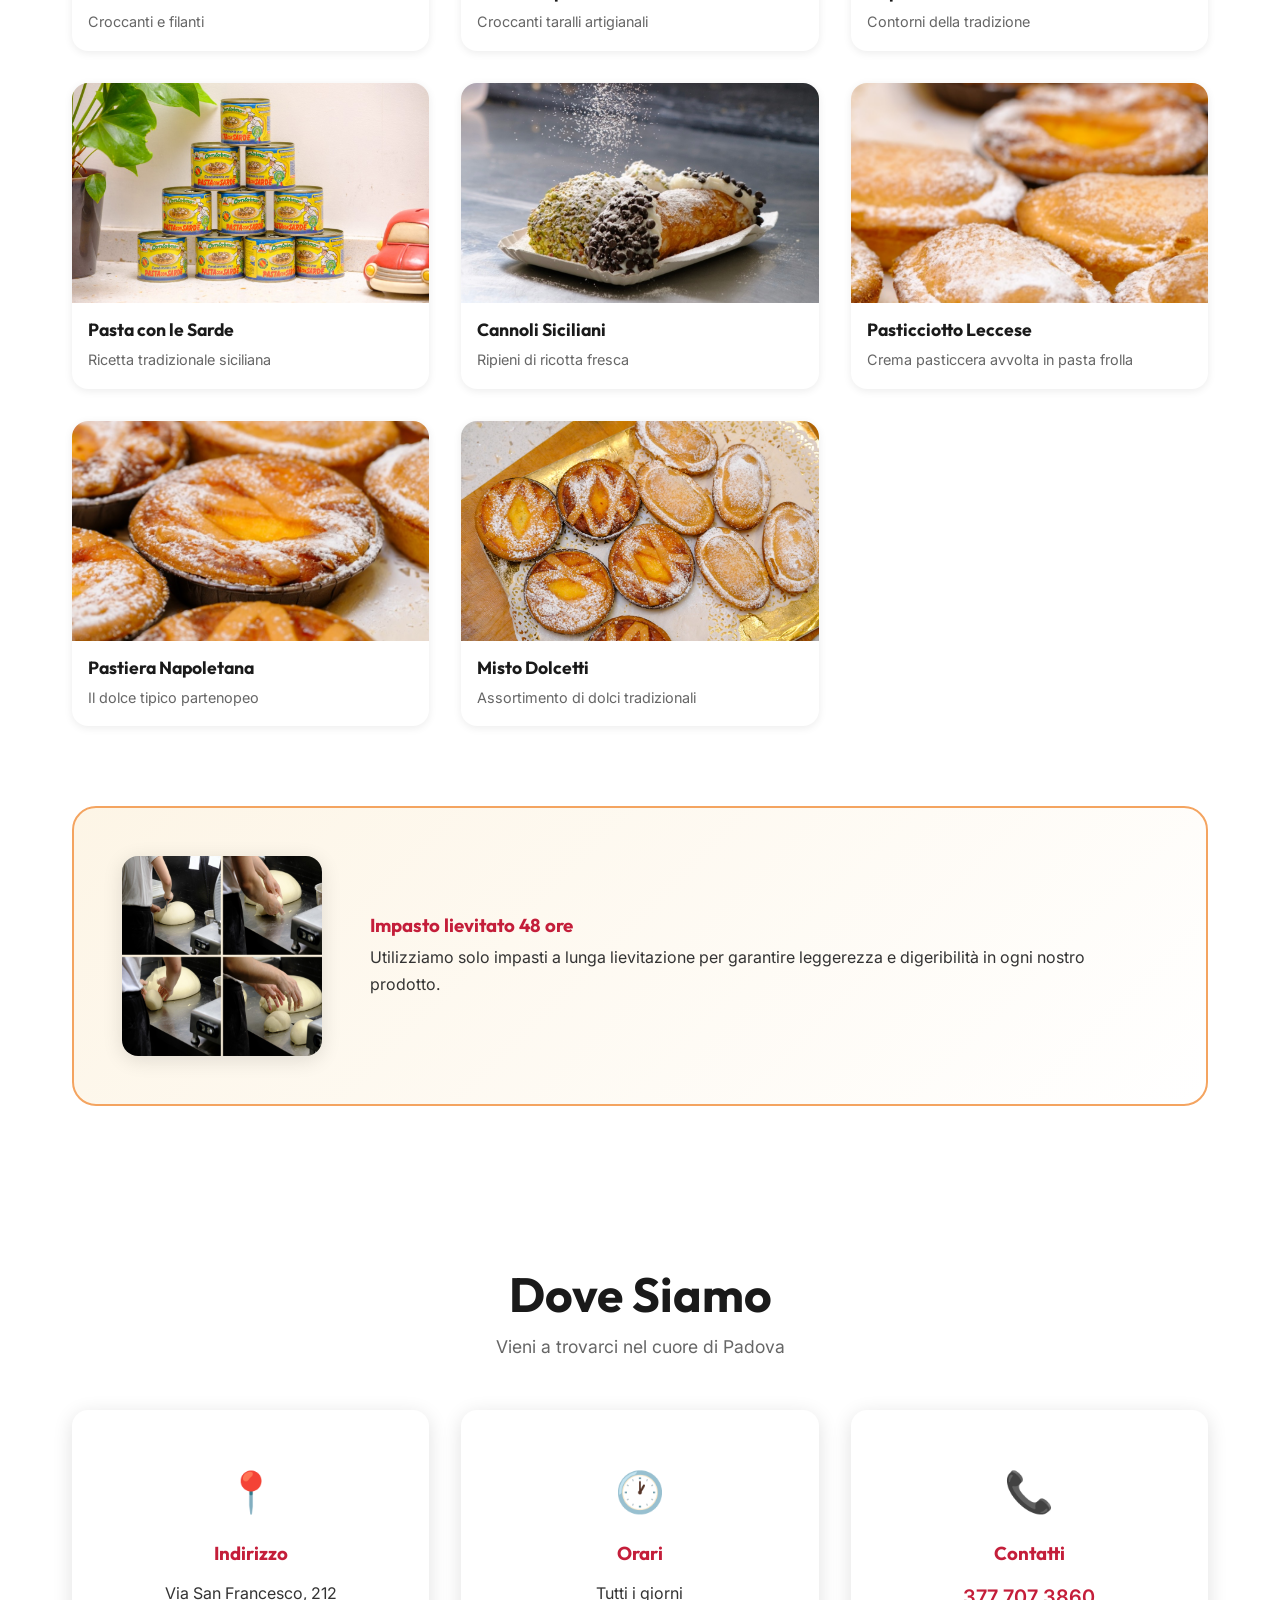
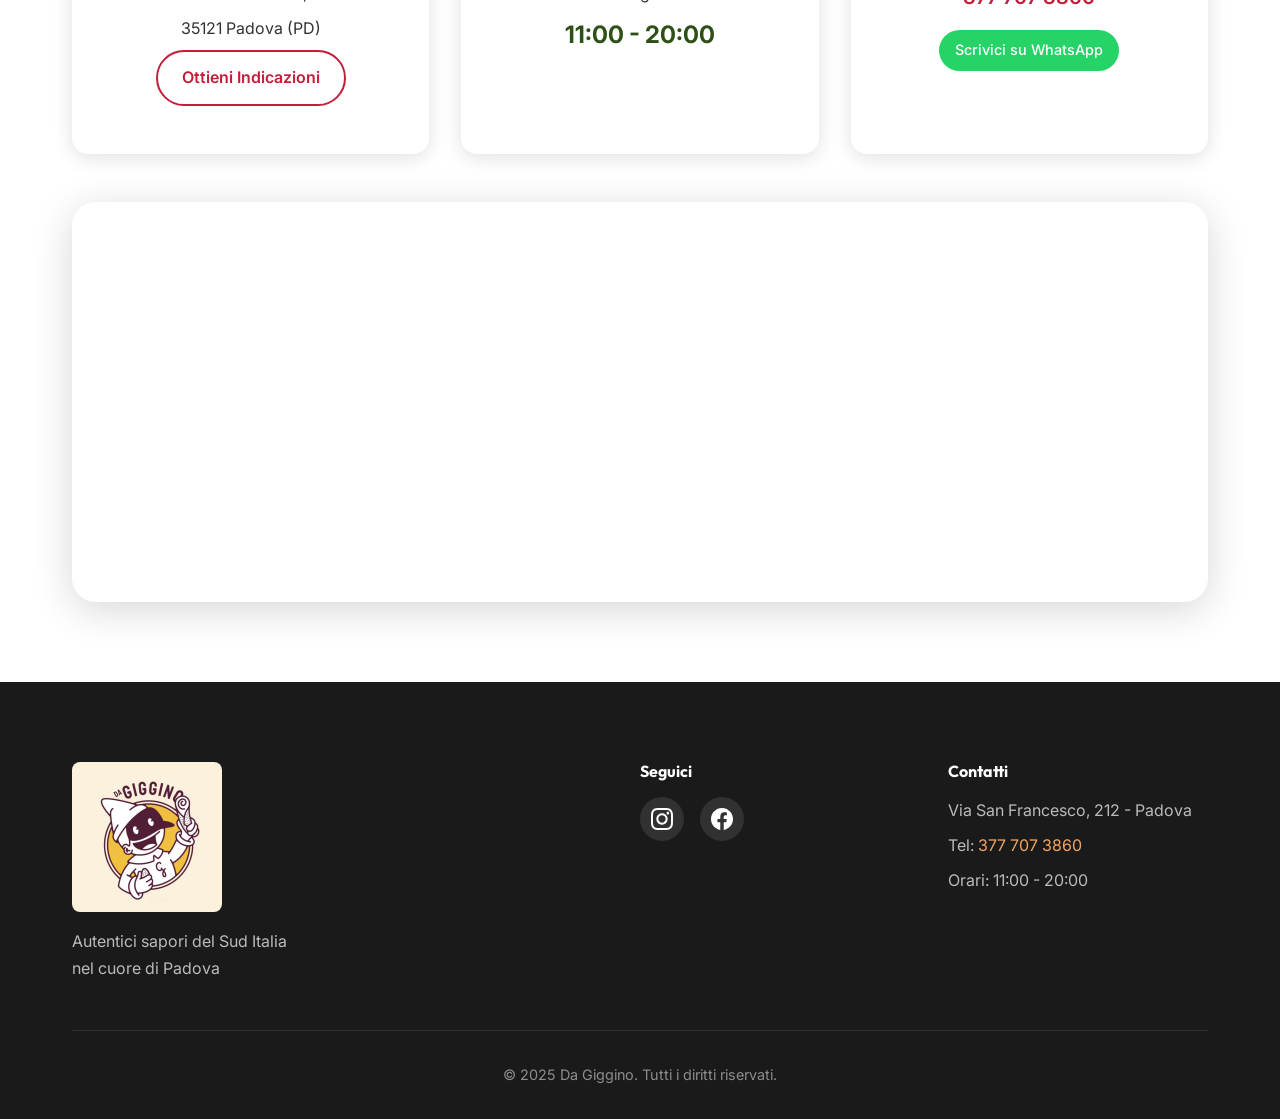
==== commit 2251adca: "Add files via upload" ====
--- a/index.html
+++ b/index.html
@@ -36,8 +36,6 @@
         rel="stylesheet">
 
     <link rel="stylesheet" href="styles.css">
-    <link rel="icon" type="image/x-icon" href="favicon.ico">
-    <link rel="apple-touch-icon" href="DA GIGGINO LOGO.jpg">
 
     <!-- Schema.org LocalBusiness -->
     <script type="application/ld+json">
@@ -122,7 +120,7 @@
                     <p>È qui che le ricette dei nonni e dei genitori hanno ripreso vita: dalle arancine ai panzerotti
                         fritti, dalla pizza a portafoglio alla montanara, fino alla classica frittata di pasta.</p>
                     <p class="highlight">Oggi, dopo 6 anni di attività, siamo orgogliosi di essere diventati un punto di
-                        riferimento per centinaia di padovani che ogni giorno scelgono la nostra cucina.</p>
+                        riferimento per decine di padovani che ogni giorno scelgono la nostra cucina.</p>
                 </div>
                 <div class="chi-siamo-image">
                     <img src="Signora Ivana proprietaria.jpg" alt="Signora Ivana con le specialità di Da Giggino">
@@ -150,79 +148,42 @@
                         <img src="Arancine palermitane.jpg" alt="Arancine Palermitane" loading="lazy">
                     </div>
                     <h3>Arancine Palermitane</h3>
-                    <p>Cuore filante di ragù e mozzarella in un guscio dorato e croccante</p>
-                </div>
-
-                <div class="prodotto-card" data-category="salato">
-                    <div class="prodotto-image">
-                        <img src="Panzerotto classico pomodoro e mozzarella.jpg" alt="Panzerotto Classico"
+                    <p>La tradizione siciliana in ogni morso</p>
+                </div>
+
+                <div class="prodotto-card" data-category="salato">
+                    <div class="prodotto-image">
+                        <img src="Focaccia crudo mozzarella di bufala.jpg" alt="Focaccia Crudo e Mozzarella di Bufala"
                             loading="lazy">
                     </div>
-                    <h3>Panzerotto Classico</h3>
-                    <p>Pomodoro e mozzarella filante avvolti in pasta fritta dorata</p>
-                </div>
-
-                <div class="prodotto-card" data-category="salato">
-                    <div class="prodotto-image">
-                        <img src="Focaccia crudo mozzarella e pomodoro.jpg" alt="Focaccia Crudo Mozzarella e Pomodoro"
+                    <h3>Focaccia Crudo e Bufala</h3>
+                    <p>Crudo di Parma e mozzarella di bufala</p>
+                </div>
+
+                <div class="prodotto-card" data-category="salato">
+                    <div class="prodotto-image">
+                        <img src="Focaccia pistacchio mortella stracciatella.jpg"
+                            alt="Focaccia Pistacchio Mortadella Stracciatella" loading="lazy">
+                    </div>
+                    <h3>Focaccia Pistacchio e Mortadella</h3>
+                    <p>Con crema di pistacchio e stracciatella</p>
+                </div>
+
+                <div class="prodotto-card" data-category="salato">
+                    <div class="prodotto-image">
+                        <img src="Focaccia salsiccia e friarelli.jpg" alt="Focaccia Salsiccia e Friarielli"
                             loading="lazy">
                     </div>
-                    <h3>Focaccia Crudo e Mozzarella</h3>
-                    <p>Crudo dolce, mozzarella cremosa e pomodoro fresco su impasto soffice</p>
-                </div>
-
-                <div class="prodotto-card" data-category="salato">
-                    <div class="prodotto-image">
-                        <img src="Focaccia mortadella pesto di pistacchio e stracciatella.jpg"
-                            alt="Focaccia Mortadella Pistacchio Stracciatella" loading="lazy">
-                    </div>
-                    <h3>Focaccia Mortadella e Pistacchio</h3>
-                    <p>Mortadella vellutata, crema di pistacchio e stracciatella cremosa</p>
-                </div>
-
-                <div class="prodotto-card" data-category="salato">
-                    <div class="prodotto-image">
-                        <img src="Focaccia salsiccia friarelli e provola.jpg"
-                            alt="Focaccia Salsiccia Friarielli e Provola" loading="lazy">
-                    </div>
                     <h3>Focaccia Salsiccia e Friarielli</h3>
-                    <p>Salsiccia succulenta, friarielli e provola affumicata</p>
-                </div>
-
-                <div class="prodotto-card" data-category="salato">
-                    <div class="prodotto-image">
-                        <img src="Focaccia salame ventricina e philadelphia.jpg" alt="Focaccia Salame Ventricina"
-                            loading="lazy">
-                    </div>
-                    <h3>Focaccia Salame Ventricina</h3>
-                    <p>Salame piccante abruzzese e Philadelphia cremosa, un abbinamento irresistibile</p>
-                </div>
-
-                <div class="prodotto-card" data-category="salato">
-                    <div class="prodotto-image">
-                        <img src="Focaccia speck funghi e gorgonzola.jpg" alt="Focaccia Speck Funghi Gorgonzola"
-                            loading="lazy">
-                    </div>
-                    <h3>Focaccia Speck e Gorgonzola</h3>
-                    <p>Speck affumicato, funghi trifolati e gorgonzola fondente</p>
-                </div>
-
-                <div class="prodotto-card" data-category="salato">
-                    <div class="prodotto-image">
-                        <img src="Focaccia Vegetariana - Pomodorini secchi pesto di pistacchio e stracciatella.jpg"
-                            alt="Focaccia Vegetariana Pistacchio" loading="lazy">
-                    </div>
-                    <h3>Focaccia Vegetariana al Pistacchio</h3>
-                    <p>Pomodorini secchi, pesto di pistacchio e stracciatella pugliese</p>
-                </div>
-
-                <div class="prodotto-card" data-category="salato">
-                    <div class="prodotto-image">
-                        <img src="Focaccia Vegetariana - Pomodoro mozzarella e rucola.jpg"
-                            alt="Focaccia Vegetariana Classica" loading="lazy">
-                    </div>
-                    <h3>Focaccia Vegetariana Classica</h3>
-                    <p>Pomodoro fresco, mozzarella filante e rucola croccante</p>
+                    <p>Il classico napoletano</p>
+                </div>
+
+                <div class="prodotto-card" data-category="salato">
+                    <div class="prodotto-image">
+                        <img src="Focaccia vegetariana.png" alt="Focaccia Vegetariana" loading="lazy">
+                    </div>
+                    <h3>Focaccia Vegetariana</h3>
+                    <p>Fresca e genuina</p>
                 </div>
 
                 <div class="prodotto-card" data-category="salato">
@@ -230,7 +191,7 @@
                         <img src="Montanara.jpg" alt="Montanara Napoletana" loading="lazy">
                     </div>
                     <h3>Montanara</h3>
-                    <p>Pizza fritta napoletana con pomodoro, mozzarella e basilico fresco</p>
+                    <p>Pizza fritta napoletana</p>
                 </div>
 
                 <div class="prodotto-card" data-category="salato">
@@ -238,7 +199,7 @@
                         <img src="Pizza portafoglio napoletana .jpg" alt="Pizza a Portafoglio" loading="lazy">
                     </div>
                     <h3>Pizza a Portafoglio</h3>
-                    <p>La pizza napoletana da passeggio: piegata in quattro, buona fino all'ultimo morso</p>
+                    <p>Lo street food napoletano per eccellenza</p>
                 </div>
 
                 <div class="prodotto-card" data-category="salato">
@@ -246,7 +207,7 @@
                         <img src="Panino napoletano.jpg" alt="Panino Napoletano" loading="lazy">
                     </div>
                     <h3>Panino Napoletano</h3>
-                    <p>Soffice panino farcito con i migliori salumi e formaggi campani</p>
+                    <p>Farcito con salumi e formaggi campani</p>
                 </div>
 
                 <div class="prodotto-card" data-category="salato">
@@ -254,15 +215,15 @@
                         <img src="Frittatina di pasta.jpg" alt="Frittatina di Pasta" loading="lazy">
                     </div>
                     <h3>Frittatina di Pasta</h3>
-                    <p>Pasta fritta croccante fuori, cremosa dentro con besciamella e piselli</p>
-                </div>
-
-                <div class="prodotto-card" data-category="salato">
-                    <div class="prodotto-image">
-                        <img src="Crocche di patate.jpg" alt="Crocchè di Patate" loading="lazy">
+                    <p>Pasta fritta ripiena</p>
+                </div>
+
+                <div class="prodotto-card" data-category="salato">
+                    <div class="prodotto-image">
+                        <img src="Crocchè di patate.jpg" alt="Crocchè di Patate" loading="lazy">
                     </div>
                     <h3>Crocchè di Patate</h3>
-                    <p>Croccanti fuori, morbidi dentro con cuore di mozzarella filante</p>
+                    <p>Croccanti e filanti</p>
                 </div>
 
                 <div class="prodotto-card" data-category="salato">
@@ -270,15 +231,15 @@
                         <img src="Taralli classici napoletani.jpg" alt="Taralli Napoletani" loading="lazy">
                     </div>
                     <h3>Taralli Napoletani</h3>
-                    <p>Croccantezza artigianale con mandorle e pepe nero</p>
-                </div>
-
-                <div class="prodotto-card" data-category="salato">
-                    <div class="prodotto-image">
-                        <img src="Caponata palermitana.jpg" alt="Caponata Palermitana" loading="lazy">
-                    </div>
-                    <h3>Caponata Palermitana</h3>
-                    <p>Melanzane, olive e capperi in agrodolce: il gusto autentico della Sicilia</p>
+                    <p>Croccanti taralli artigianali</p>
+                </div>
+
+                <div class="prodotto-card" data-category="salato">
+                    <div class="prodotto-image">
+                        <img src="Caponata - Cotono.jpg" alt="Caponata e Contorni" loading="lazy">
+                    </div>
+                    <h3>Caponata e Contorni</h3>
+                    <p>Contorni della tradizione</p>
                 </div>
 
                 <div class="prodotto-card" data-category="salato">
@@ -286,7 +247,7 @@
                         <img src="Pasta con le sarde - Contorno.jpg" alt="Pasta con le Sarde" loading="lazy">
                     </div>
                     <h3>Pasta con le Sarde</h3>
-                    <p>Sarde fresche, finocchietto selvatico e pinoli: la tradizione palermitana</p>
+                    <p>Ricetta tradizionale siciliana</p>
                 </div>
 
                 <!-- Dolci -->
@@ -295,7 +256,7 @@
                         <img src="Cannoli Siciliani.jpg" alt="Cannoli Siciliani" loading="lazy">
                     </div>
                     <h3>Cannoli Siciliani</h3>
-                    <p>Cialda croccante ripiena di ricotta dolce, gocce di cioccolato e pistacchio</p>
+                    <p>Ripieni di ricotta fresca</p>
                 </div>
 
                 <div class="prodotto-card" data-category="dolce">
@@ -303,7 +264,7 @@
                         <img src="Pasticciotto leccese.jpg" alt="Pasticciotto Leccese" loading="lazy">
                     </div>
                     <h3>Pasticciotto Leccese</h3>
-                    <p>Guscio di pasta frolla burro e vaniglia ripieno di crema pasticcera vellutata</p>
+                    <p>Crema pasticcera avvolta in pasta frolla</p>
                 </div>
 
                 <div class="prodotto-card" data-category="dolce">
@@ -311,7 +272,15 @@
                         <img src="Pastierina napoletana.jpg" alt="Pastiera Napoletana" loading="lazy">
                     </div>
                     <h3>Pastiera Napoletana</h3>
-                    <p>Grano, ricotta e fiori d'arancio: il profumo della tradizione partenopea</p>
+                    <p>Il dolce tipico partenopeo</p>
+                </div>
+
+                <div class="prodotto-card" data-category="dolce">
+                    <div class="prodotto-image">
+                        <img src="Misto dolcetti.jpg" alt="Misto Dolcetti" loading="lazy">
+                    </div>
+                    <h3>Misto Dolcetti</h3>
+                    <p>Assortimento di dolci tradizionali</p>
                 </div>
             </div>
 
@@ -320,11 +289,9 @@
                     <img src="Impasto 48h.jpg" alt="Impasto lievitato 48 ore" loading="lazy">
                 </div>
                 <div class="impasto-text">
-                    <h3>Impasto Artigianale a Lunga Lievitazione</h3>
-                    <p>Utilizziamo esclusivamente <strong>semola rimacinata di grano duro di Altamura</strong>,
-                        lievitazione naturale di 48 ore e nessuna farina raffinata. Una scelta di autenticità, come si
-                        faceva una volta, per offrirti prodotti leggeri, digeribili e dal sapore genuino della
-                        tradizione Italiana.</p>
+                    <h3>Impasto lievitato 48 ore</h3>
+                    <p>Utilizziamo solo impasti a lunga lievitazione per garantire leggerezza e digeribilità in ogni
+                        nostro prodotto.</p>
                 </div>
             </div>
         </div>
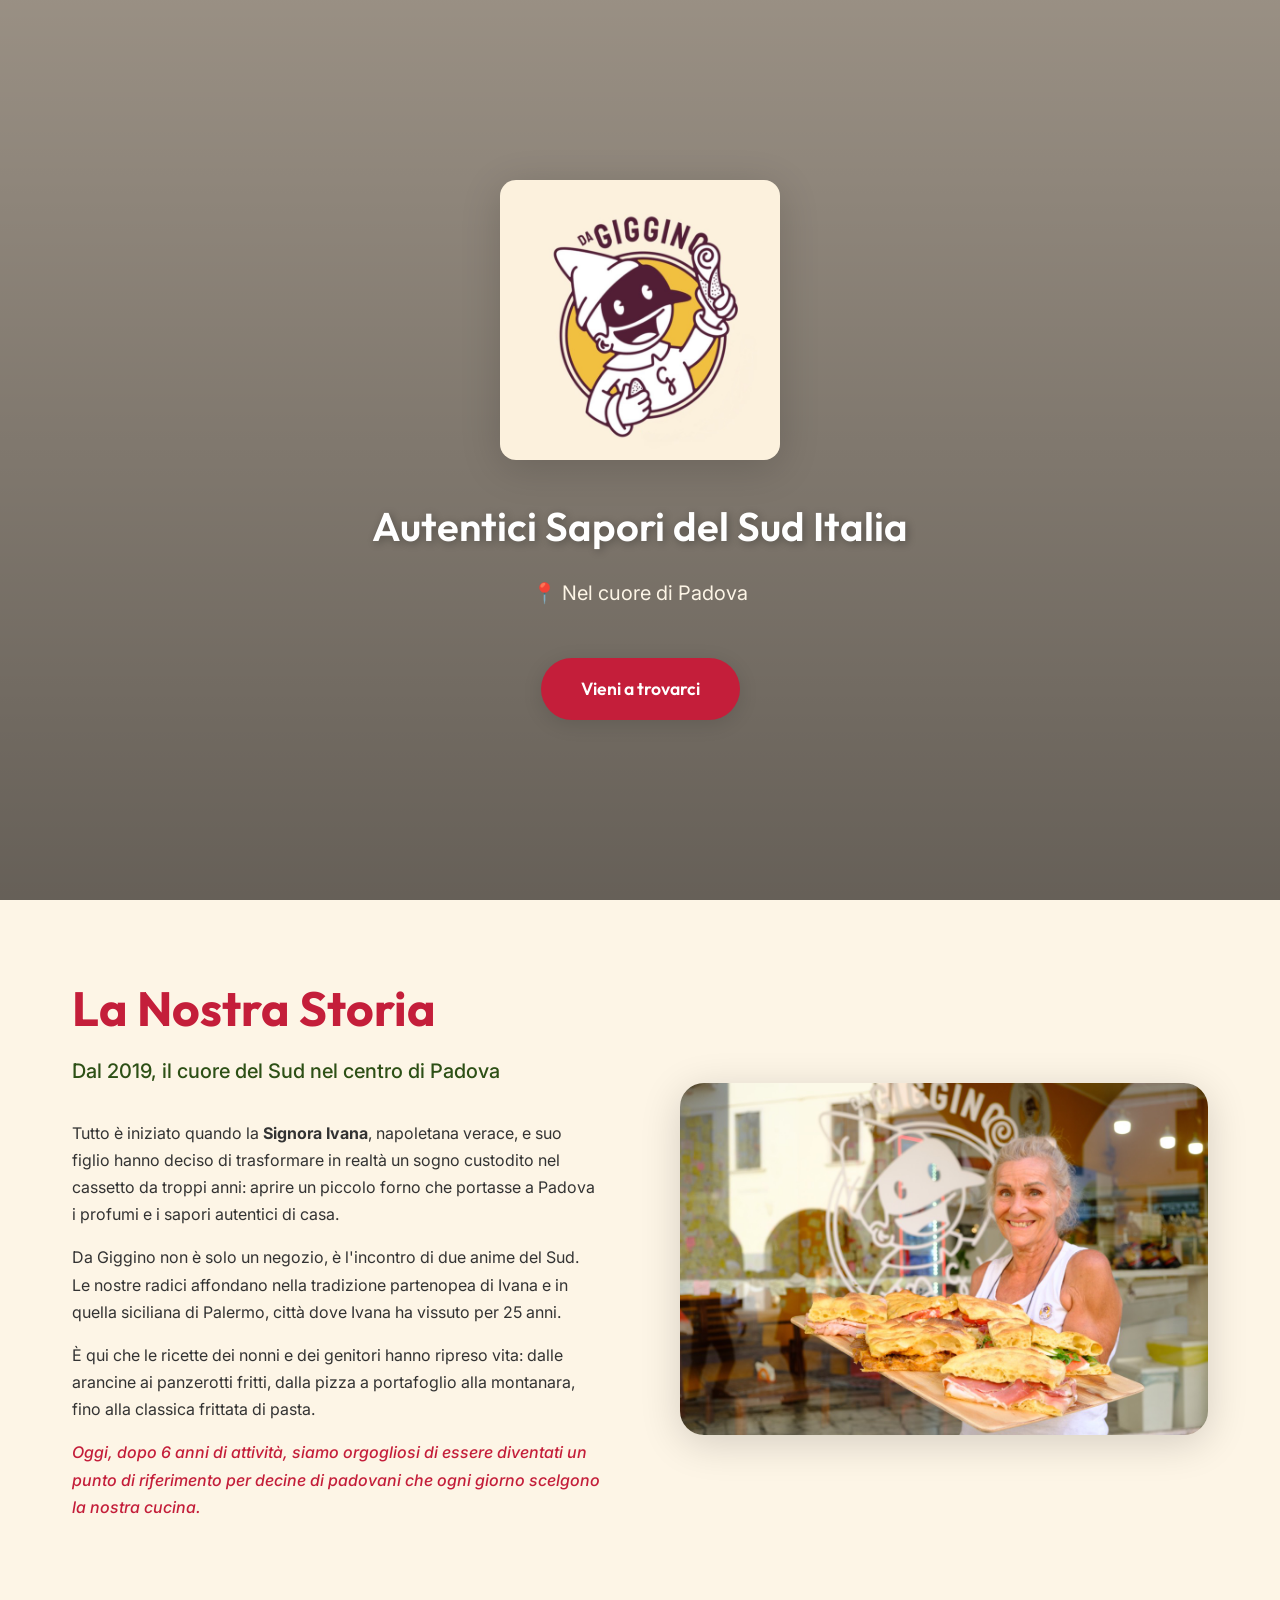
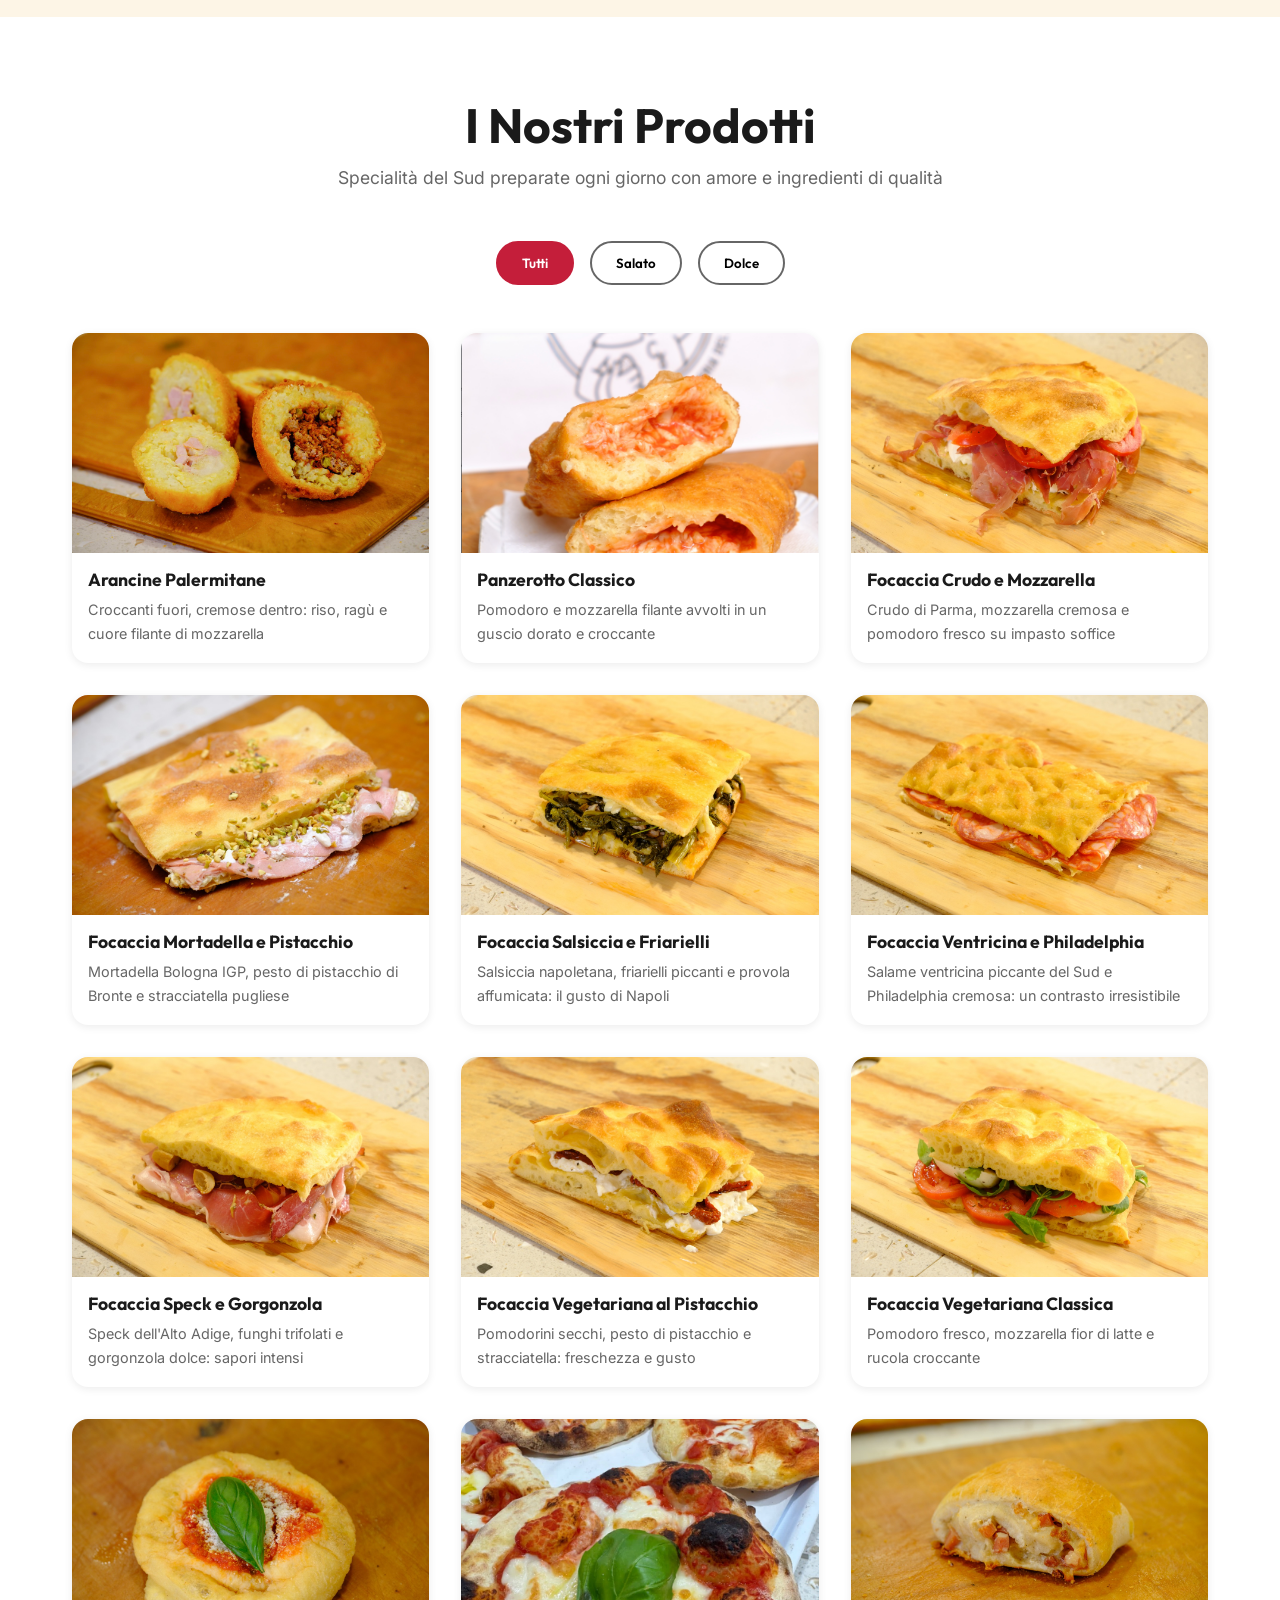
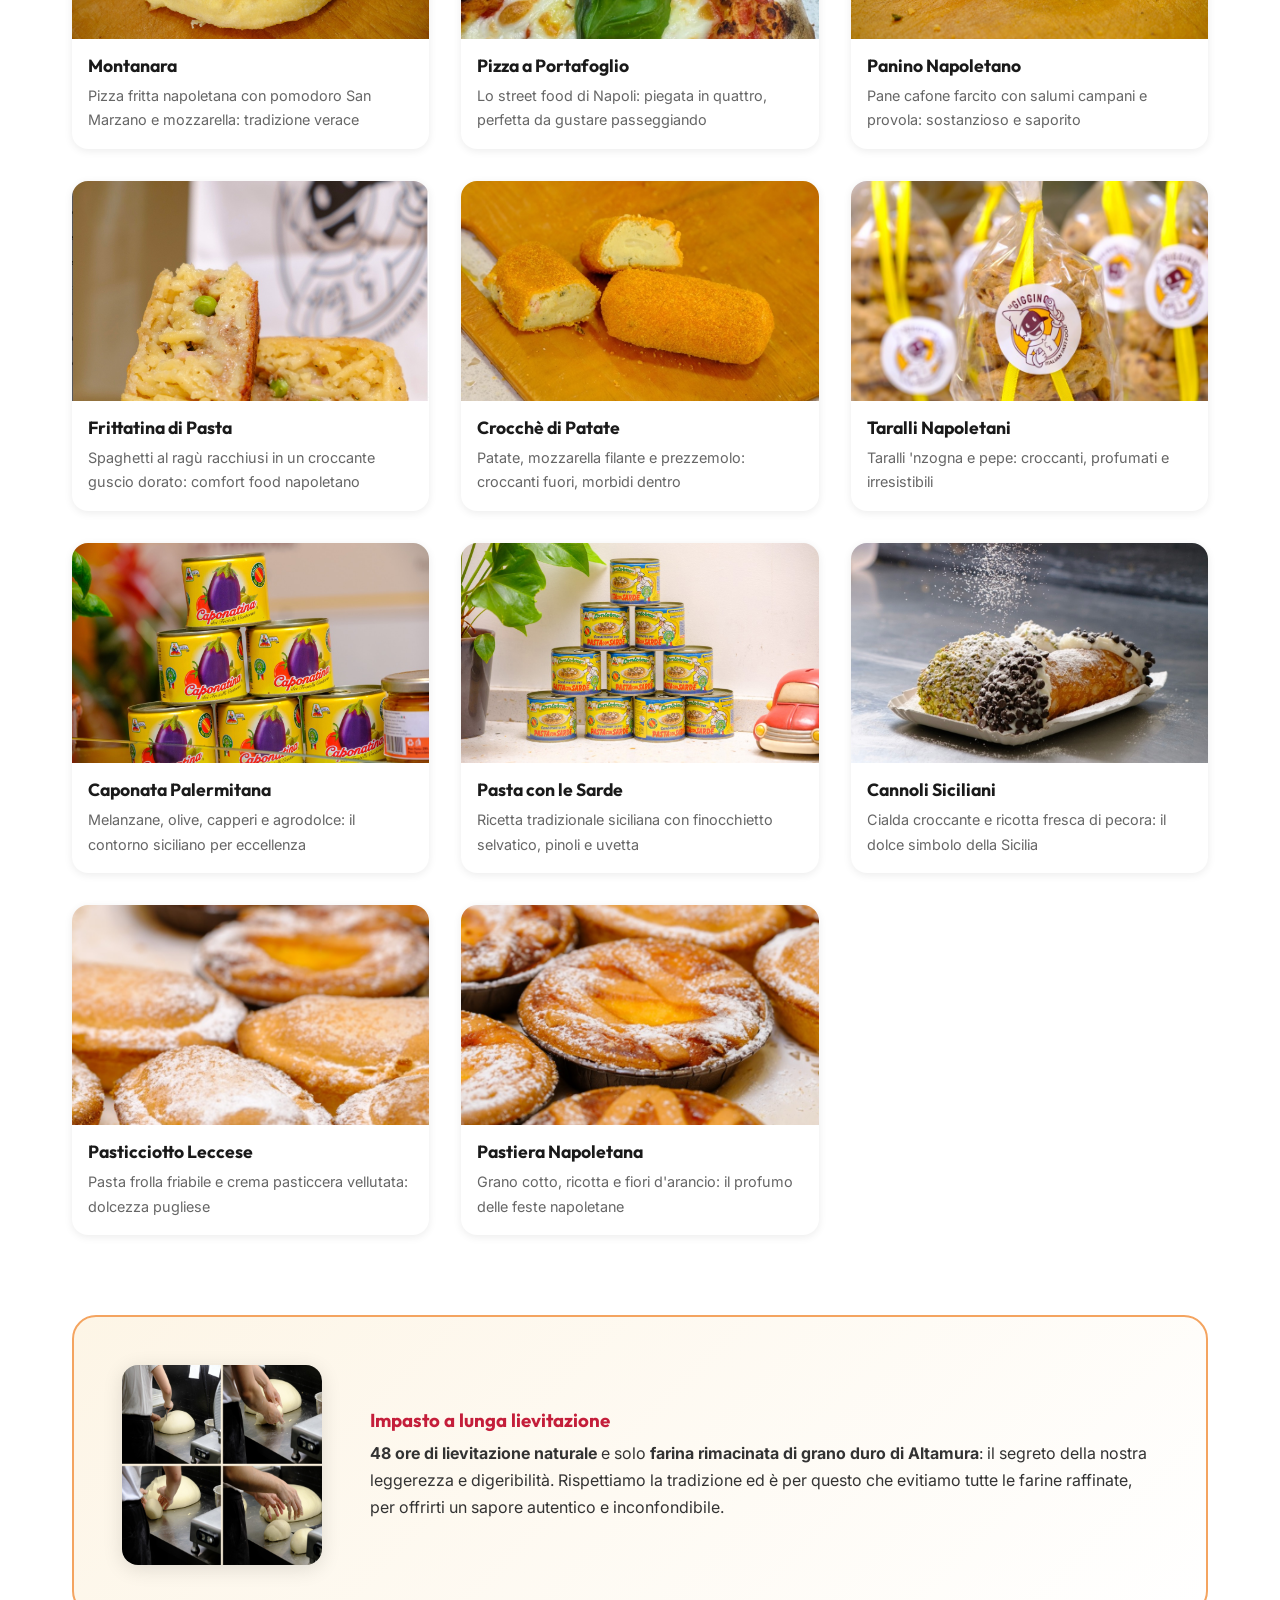
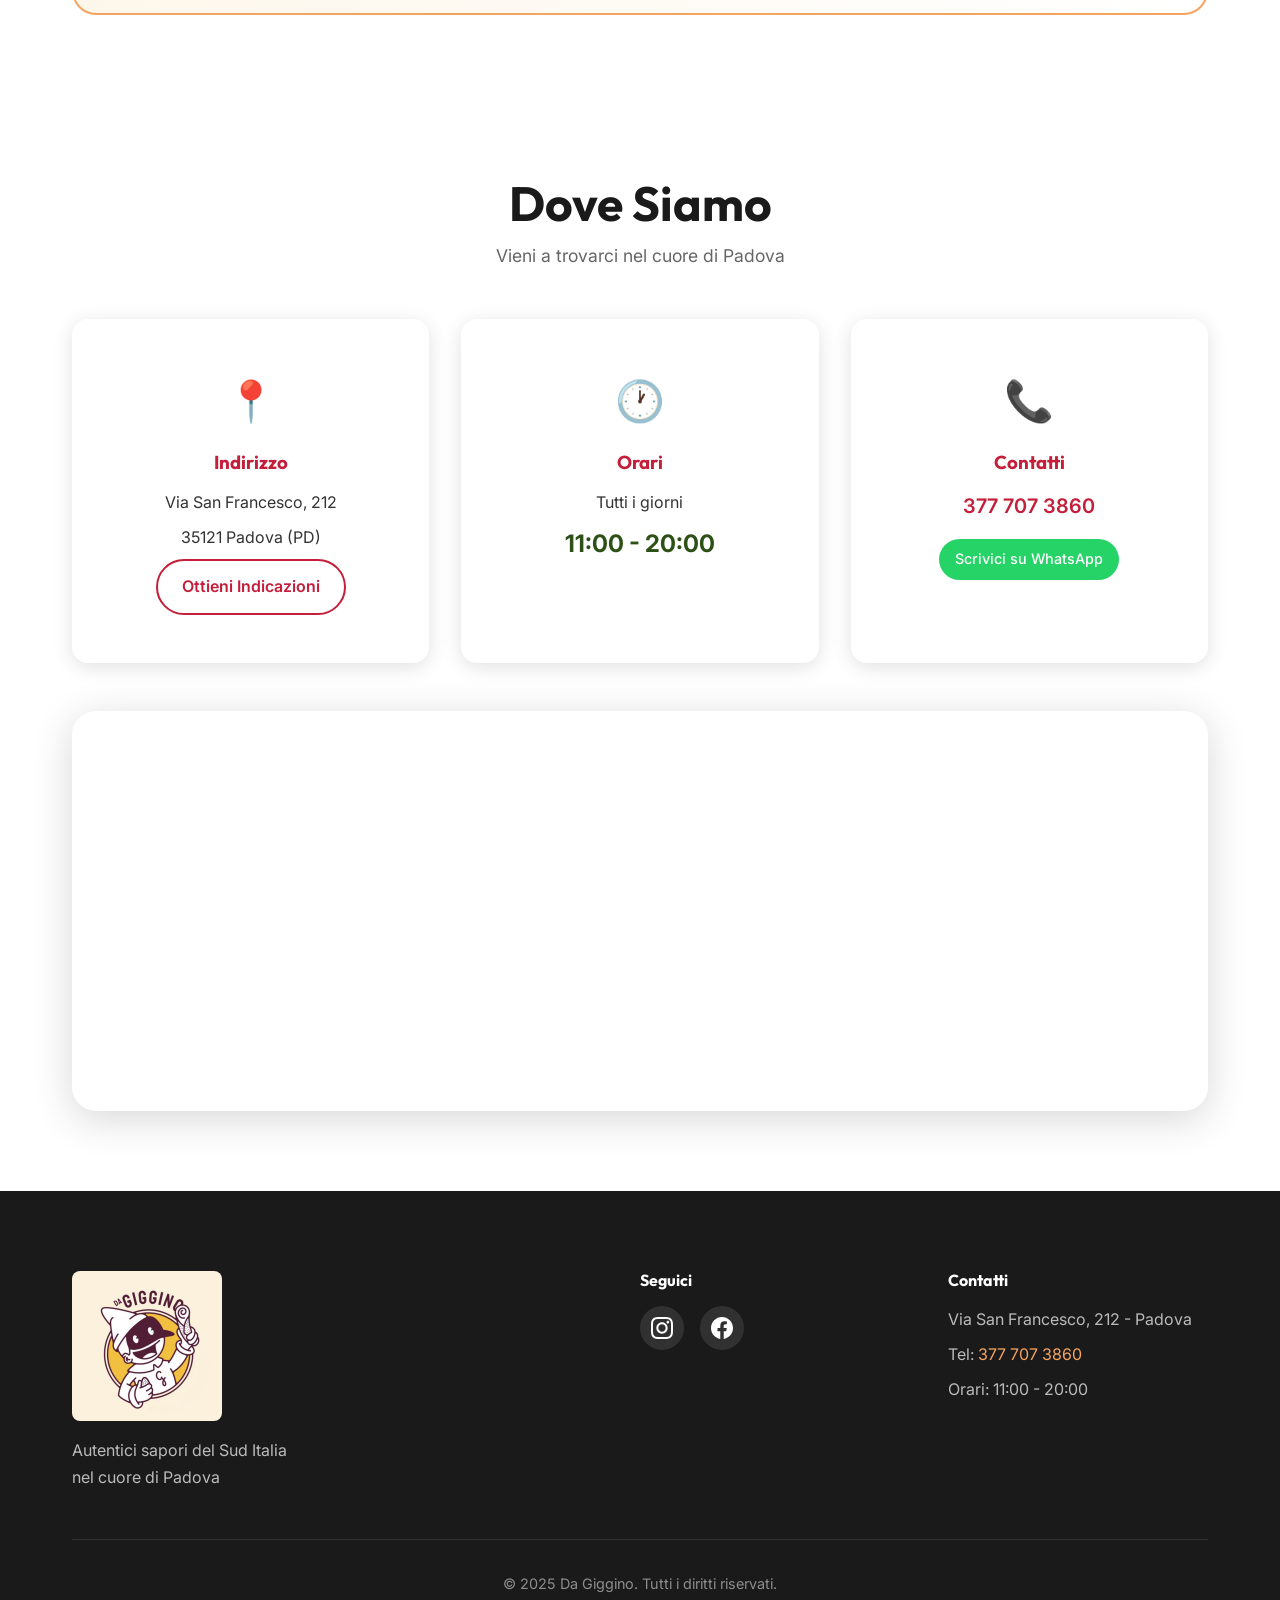
==== commit 395eab01: "Add files via upload" ====
--- a/index.html
+++ b/index.html
@@ -148,42 +148,79 @@
                         <img src="Arancine palermitane.jpg" alt="Arancine Palermitane" loading="lazy">
                     </div>
                     <h3>Arancine Palermitane</h3>
-                    <p>La tradizione siciliana in ogni morso</p>
-                </div>
-
-                <div class="prodotto-card" data-category="salato">
-                    <div class="prodotto-image">
-                        <img src="Focaccia crudo mozzarella di bufala.jpg" alt="Focaccia Crudo e Mozzarella di Bufala"
+                    <p>Croccanti fuori, cremose dentro: riso, ragù e cuore filante di mozzarella</p>
+                </div>
+
+                <div class="prodotto-card" data-category="salato">
+                    <div class="prodotto-image">
+                        <img src="Panzerotto classico pomodoro e mozzarella.jpg" alt="Panzerotto Classico"
                             loading="lazy">
                     </div>
-                    <h3>Focaccia Crudo e Bufala</h3>
-                    <p>Crudo di Parma e mozzarella di bufala</p>
-                </div>
-
-                <div class="prodotto-card" data-category="salato">
-                    <div class="prodotto-image">
-                        <img src="Focaccia pistacchio mortella stracciatella.jpg"
-                            alt="Focaccia Pistacchio Mortadella Stracciatella" loading="lazy">
-                    </div>
-                    <h3>Focaccia Pistacchio e Mortadella</h3>
-                    <p>Con crema di pistacchio e stracciatella</p>
-                </div>
-
-                <div class="prodotto-card" data-category="salato">
-                    <div class="prodotto-image">
-                        <img src="Focaccia salsiccia e friarelli.jpg" alt="Focaccia Salsiccia e Friarielli"
+                    <h3>Panzerotto Classico</h3>
+                    <p>Pomodoro e mozzarella filante avvolti in un guscio dorato e croccante</p>
+                </div>
+
+                <div class="prodotto-card" data-category="salato">
+                    <div class="prodotto-image">
+                        <img src="Focaccia crudo mozzarella e pomodoro.jpg" alt="Focaccia Crudo Mozzarella e Pomodoro"
                             loading="lazy">
                     </div>
+                    <h3>Focaccia Crudo e Mozzarella</h3>
+                    <p>Crudo di Parma, mozzarella cremosa e pomodoro fresco su impasto soffice</p>
+                </div>
+
+                <div class="prodotto-card" data-category="salato">
+                    <div class="prodotto-image">
+                        <img src="Focaccia mortadella pesto di pistacchio e stracciatella.jpg"
+                            alt="Focaccia Mortadella Pistacchio e Stracciatella" loading="lazy">
+                    </div>
+                    <h3>Focaccia Mortadella e Pistacchio</h3>
+                    <p>Mortadella Bologna IGP, pesto di pistacchio di Bronte e stracciatella pugliese</p>
+                </div>
+
+                <div class="prodotto-card" data-category="salato">
+                    <div class="prodotto-image">
+                        <img src="Focaccia salsiccia friarelli e provola.jpg"
+                            alt="Focaccia Salsiccia Friarielli e Provola" loading="lazy">
+                    </div>
                     <h3>Focaccia Salsiccia e Friarielli</h3>
-                    <p>Il classico napoletano</p>
-                </div>
-
-                <div class="prodotto-card" data-category="salato">
-                    <div class="prodotto-image">
-                        <img src="Focaccia vegetariana.png" alt="Focaccia Vegetariana" loading="lazy">
-                    </div>
-                    <h3>Focaccia Vegetariana</h3>
-                    <p>Fresca e genuina</p>
+                    <p>Salsiccia napoletana, friarielli piccanti e provola affumicata: il gusto di Napoli</p>
+                </div>
+
+                <div class="prodotto-card" data-category="salato">
+                    <div class="prodotto-image">
+                        <img src="Focaccia salame ventricina e philadelphia.jpg"
+                            alt="Focaccia Salame Ventricina e Philadelphia" loading="lazy">
+                    </div>
+                    <h3>Focaccia Ventricina e Philadelphia</h3>
+                    <p>Salame ventricina piccante del Sud e Philadelphia cremosa: un contrasto irresistibile</p>
+                </div>
+
+                <div class="prodotto-card" data-category="salato">
+                    <div class="prodotto-image">
+                        <img src="Focaccia speck funghi e gorgonzola.jpg" alt="Focaccia Speck Funghi e Gorgonzola"
+                            loading="lazy">
+                    </div>
+                    <h3>Focaccia Speck e Gorgonzola</h3>
+                    <p>Speck dell'Alto Adige, funghi trifolati e gorgonzola dolce: sapori intensi</p>
+                </div>
+
+                <div class="prodotto-card" data-category="salato">
+                    <div class="prodotto-image">
+                        <img src="Focaccia Vegetariana - Pomodorini secchi pesto di pistacchio e stracciatella.jpg"
+                            alt="Focaccia Vegetariana Pistacchio" loading="lazy">
+                    </div>
+                    <h3>Focaccia Vegetariana al Pistacchio</h3>
+                    <p>Pomodorini secchi, pesto di pistacchio e stracciatella: freschezza e gusto</p>
+                </div>
+
+                <div class="prodotto-card" data-category="salato">
+                    <div class="prodotto-image">
+                        <img src="Focaccia Vegetariana - Pomodoro mozzarella e rucola.jpg"
+                            alt="Focaccia Vegetariana Classica" loading="lazy">
+                    </div>
+                    <h3>Focaccia Vegetariana Classica</h3>
+                    <p>Pomodoro fresco, mozzarella fior di latte e rucola croccante</p>
                 </div>
 
                 <div class="prodotto-card" data-category="salato">
@@ -191,7 +228,7 @@
                         <img src="Montanara.jpg" alt="Montanara Napoletana" loading="lazy">
                     </div>
                     <h3>Montanara</h3>
-                    <p>Pizza fritta napoletana</p>
+                    <p>Pizza fritta napoletana con pomodoro San Marzano e mozzarella: tradizione verace</p>
                 </div>
 
                 <div class="prodotto-card" data-category="salato">
@@ -199,7 +236,7 @@
                         <img src="Pizza portafoglio napoletana .jpg" alt="Pizza a Portafoglio" loading="lazy">
                     </div>
                     <h3>Pizza a Portafoglio</h3>
-                    <p>Lo street food napoletano per eccellenza</p>
+                    <p>Lo street food di Napoli: piegata in quattro, perfetta da gustare passeggiando</p>
                 </div>
 
                 <div class="prodotto-card" data-category="salato">
@@ -207,7 +244,7 @@
                         <img src="Panino napoletano.jpg" alt="Panino Napoletano" loading="lazy">
                     </div>
                     <h3>Panino Napoletano</h3>
-                    <p>Farcito con salumi e formaggi campani</p>
+                    <p>Pane cafone farcito con salumi campani e provola: sostanzioso e saporito</p>
                 </div>
 
                 <div class="prodotto-card" data-category="salato">
@@ -215,15 +252,15 @@
                         <img src="Frittatina di pasta.jpg" alt="Frittatina di Pasta" loading="lazy">
                     </div>
                     <h3>Frittatina di Pasta</h3>
-                    <p>Pasta fritta ripiena</p>
-                </div>
-
-                <div class="prodotto-card" data-category="salato">
-                    <div class="prodotto-image">
-                        <img src="Crocchè di patate.jpg" alt="Crocchè di Patate" loading="lazy">
+                    <p>Spaghetti al ragù racchiusi in un croccante guscio dorato: comfort food napoletano</p>
+                </div>
+
+                <div class="prodotto-card" data-category="salato">
+                    <div class="prodotto-image">
+                        <img src="Crocche di patate.jpg" alt="Crocche di Patate" loading="lazy">
                     </div>
                     <h3>Crocchè di Patate</h3>
-                    <p>Croccanti e filanti</p>
+                    <p>Patate, mozzarella filante e prezzemolo: croccanti fuori, morbidi dentro</p>
                 </div>
 
                 <div class="prodotto-card" data-category="salato">
@@ -231,15 +268,15 @@
                         <img src="Taralli classici napoletani.jpg" alt="Taralli Napoletani" loading="lazy">
                     </div>
                     <h3>Taralli Napoletani</h3>
-                    <p>Croccanti taralli artigianali</p>
-                </div>
-
-                <div class="prodotto-card" data-category="salato">
-                    <div class="prodotto-image">
-                        <img src="Caponata - Cotono.jpg" alt="Caponata e Contorni" loading="lazy">
-                    </div>
-                    <h3>Caponata e Contorni</h3>
-                    <p>Contorni della tradizione</p>
+                    <p>Taralli 'nzogna e pepe: croccanti, profumati e irresistibili</p>
+                </div>
+
+                <div class="prodotto-card" data-category="salato">
+                    <div class="prodotto-image">
+                        <img src="Caponata palermitana.jpg" alt="Caponata Palermitana" loading="lazy">
+                    </div>
+                    <h3>Caponata Palermitana</h3>
+                    <p>Melanzane, olive, capperi e agrodolce: il contorno siciliano per eccellenza</p>
                 </div>
 
                 <div class="prodotto-card" data-category="salato">
@@ -247,7 +284,7 @@
                         <img src="Pasta con le sarde - Contorno.jpg" alt="Pasta con le Sarde" loading="lazy">
                     </div>
                     <h3>Pasta con le Sarde</h3>
-                    <p>Ricetta tradizionale siciliana</p>
+                    <p>Ricetta tradizionale siciliana con finocchietto selvatico, pinoli e uvetta</p>
                 </div>
 
                 <!-- Dolci -->
@@ -256,7 +293,7 @@
                         <img src="Cannoli Siciliani.jpg" alt="Cannoli Siciliani" loading="lazy">
                     </div>
                     <h3>Cannoli Siciliani</h3>
-                    <p>Ripieni di ricotta fresca</p>
+                    <p>Cialda croccante e ricotta fresca di pecora: il dolce simbolo della Sicilia</p>
                 </div>
 
                 <div class="prodotto-card" data-category="dolce">
@@ -264,7 +301,7 @@
                         <img src="Pasticciotto leccese.jpg" alt="Pasticciotto Leccese" loading="lazy">
                     </div>
                     <h3>Pasticciotto Leccese</h3>
-                    <p>Crema pasticcera avvolta in pasta frolla</p>
+                    <p>Pasta frolla friabile e crema pasticcera vellutata: dolcezza pugliese</p>
                 </div>
 
                 <div class="prodotto-card" data-category="dolce">
@@ -272,26 +309,20 @@
                         <img src="Pastierina napoletana.jpg" alt="Pastiera Napoletana" loading="lazy">
                     </div>
                     <h3>Pastiera Napoletana</h3>
-                    <p>Il dolce tipico partenopeo</p>
-                </div>
-
-                <div class="prodotto-card" data-category="dolce">
-                    <div class="prodotto-image">
-                        <img src="Misto dolcetti.jpg" alt="Misto Dolcetti" loading="lazy">
-                    </div>
-                    <h3>Misto Dolcetti</h3>
-                    <p>Assortimento di dolci tradizionali</p>
+                    <p>Grano cotto, ricotta e fiori d'arancio: il profumo delle feste napoletane</p>
                 </div>
             </div>
 
             <div class="impasto-highlight">
                 <div class="impasto-image">
-                    <img src="Impasto 48h.jpg" alt="Impasto lievitato 48 ore" loading="lazy">
+                    <img src="Impasto 48h.jpg" alt="Impasto lievitato 48 ore con farina di Altamura" loading="lazy">
                 </div>
                 <div class="impasto-text">
-                    <h3>Impasto lievitato 48 ore</h3>
-                    <p>Utilizziamo solo impasti a lunga lievitazione per garantire leggerezza e digeribilità in ogni
-                        nostro prodotto.</p>
+                    <h3>Impasto a lunga lievitazione</h3>
+                    <p><strong>48 ore di lievitazione naturale</strong> e solo <strong>farina rimacinata di grano duro
+                            di Altamura</strong>:
+                        il segreto della nostra leggerezza e digeribilità. Rispettiamo la tradizione ed è per questo che
+                        evitiamo tutte le farine raffinate, per offrirti un sapore autentico e inconfondibile.</p>
                 </div>
             </div>
         </div>
--- a/styles.css
+++ b/styles.css
@@ -5,42 +5,46 @@
 /* CSS Variables */
 :root {
     /* Colors - Inspired by Southern Italian warmth */
-    --color-primary: #C41E3A;        /* Rosso italiano */
+    --color-primary: #C41E3A;
+    /* Rosso italiano */
     --color-primary-dark: #A01830;
-    --color-secondary: #2D5016;      /* Verde oliva */
-    --color-accent: #F4A460;         /* Arancione caldo */
-    --color-cream: #FDF5E6;          /* Crema */
+    --color-secondary: #2D5016;
+    /* Verde oliva */
+    --color-accent: #F4A460;
+    /* Arancione caldo */
+    --color-cream: #FDF5E6;
+    /* Crema */
     --color-dark: #1A1A1A;
     --color-text: #333333;
     --color-text-light: #666666;
     --color-white: #FFFFFF;
-    
+
     /* Gradients */
     --gradient-warm: linear-gradient(135deg, #C41E3A 0%, #F4A460 100%);
-    --gradient-hero: linear-gradient(180deg, rgba(0,0,0,0.4) 0%, rgba(0,0,0,0.6) 100%);
-    
+    --gradient-hero: linear-gradient(180deg, rgba(0, 0, 0, 0.4) 0%, rgba(0, 0, 0, 0.6) 100%);
+
     /* Typography */
     --font-heading: 'Outfit', sans-serif;
     --font-body: 'Inter', sans-serif;
-    
+
     /* Spacing */
     --space-xs: 0.5rem;
     --space-sm: 1rem;
     --space-md: 2rem;
     --space-lg: 3rem;
     --space-xl: 5rem;
-    
+
     /* Border Radius */
     --radius-sm: 8px;
     --radius-md: 16px;
     --radius-lg: 24px;
     --radius-full: 50px;
-    
+
     /* Shadows */
-    --shadow-sm: 0 2px 8px rgba(0,0,0,0.08);
-    --shadow-md: 0 4px 20px rgba(0,0,0,0.12);
-    --shadow-lg: 0 8px 40px rgba(0,0,0,0.16);
-    
+    --shadow-sm: 0 2px 8px rgba(0, 0, 0, 0.08);
+    --shadow-md: 0 4px 20px rgba(0, 0, 0, 0.12);
+    --shadow-lg: 0 8px 40px rgba(0, 0, 0, 0.16);
+
     /* Transitions */
     --transition-fast: 0.2s ease;
     --transition-normal: 0.3s ease;
@@ -48,7 +52,9 @@
 }
 
 /* Reset & Base */
-*, *::before, *::after {
+*,
+*::before,
+*::after {
     margin: 0;
     padding: 0;
     box-sizing: border-box;
@@ -79,7 +85,10 @@
     transition: var(--transition-fast);
 }
 
-h1, h2, h3, h4 {
+h1,
+h2,
+h3,
+h4 {
     font-family: var(--font-heading);
     font-weight: 700;
     line-height: 1.2;
@@ -133,7 +142,7 @@
     font-weight: 600;
     color: var(--color-white);
     margin-bottom: var(--space-sm);
-    text-shadow: 2px 2px 8px rgba(0,0,0,0.3);
+    text-shadow: 2px 2px 8px rgba(0, 0, 0, 0.3);
 }
 
 .hero-location {
@@ -147,6 +156,7 @@
         opacity: 0;
         transform: translateY(30px);
     }
+
     to {
         opacity: 1;
         transform: translateY(0);
@@ -396,7 +406,6 @@
     width: 100%;
     height: 100%;
     object-fit: cover;
-    object-position: center center;
     transition: var(--transition-slow);
 }
 
@@ -638,29 +647,29 @@
     .chi-siamo-content {
         grid-template-columns: 1fr;
     }
-    
+
     .chi-siamo-image {
         order: -1;
     }
-    
+
     .info-cards {
         grid-template-columns: 1fr;
     }
-    
+
     .footer-content {
         grid-template-columns: 1fr;
         text-align: center;
     }
-    
+
     .social-links {
         justify-content: center;
     }
-    
+
     .impasto-highlight {
         flex-direction: column;
         text-align: center;
     }
-    
+
     .impasto-image {
         flex: none;
         width: 100%;
@@ -682,31 +691,31 @@
         box-shadow: var(--shadow-lg);
         transition: var(--transition-normal);
     }
-    
+
     .nav-menu.active {
         right: 0;
     }
-    
+
     .nav-toggle {
         display: flex;
     }
-    
+
     .nav-toggle.active span:nth-child(1) {
         transform: rotate(45deg) translate(6px, 6px);
     }
-    
+
     .nav-toggle.active span:nth-child(2) {
         opacity: 0;
     }
-    
+
     .nav-toggle.active span:nth-child(3) {
         transform: rotate(-45deg) translate(6px, -6px);
     }
-    
+
     .hero-logo {
         width: 200px;
     }
-    
+
     .prodotti-grid {
         grid-template-columns: repeat(auto-fill, minmax(240px, 1fr));
     }
@@ -717,25 +726,25 @@
         --space-xl: 3rem;
         --space-lg: 2rem;
     }
-    
+
     .hero-tagline {
         font-size: 1.3rem;
     }
-    
+
     .hero-location {
         font-size: 1rem;
     }
-    
+
     .btn-primary {
         padding: 0.875rem 2rem;
         font-size: 1rem;
     }
-    
+
     .prodotti-grid {
         grid-template-columns: 1fr;
     }
-    
+
     .prodotto-image {
         height: 200px;
     }
-}
+}
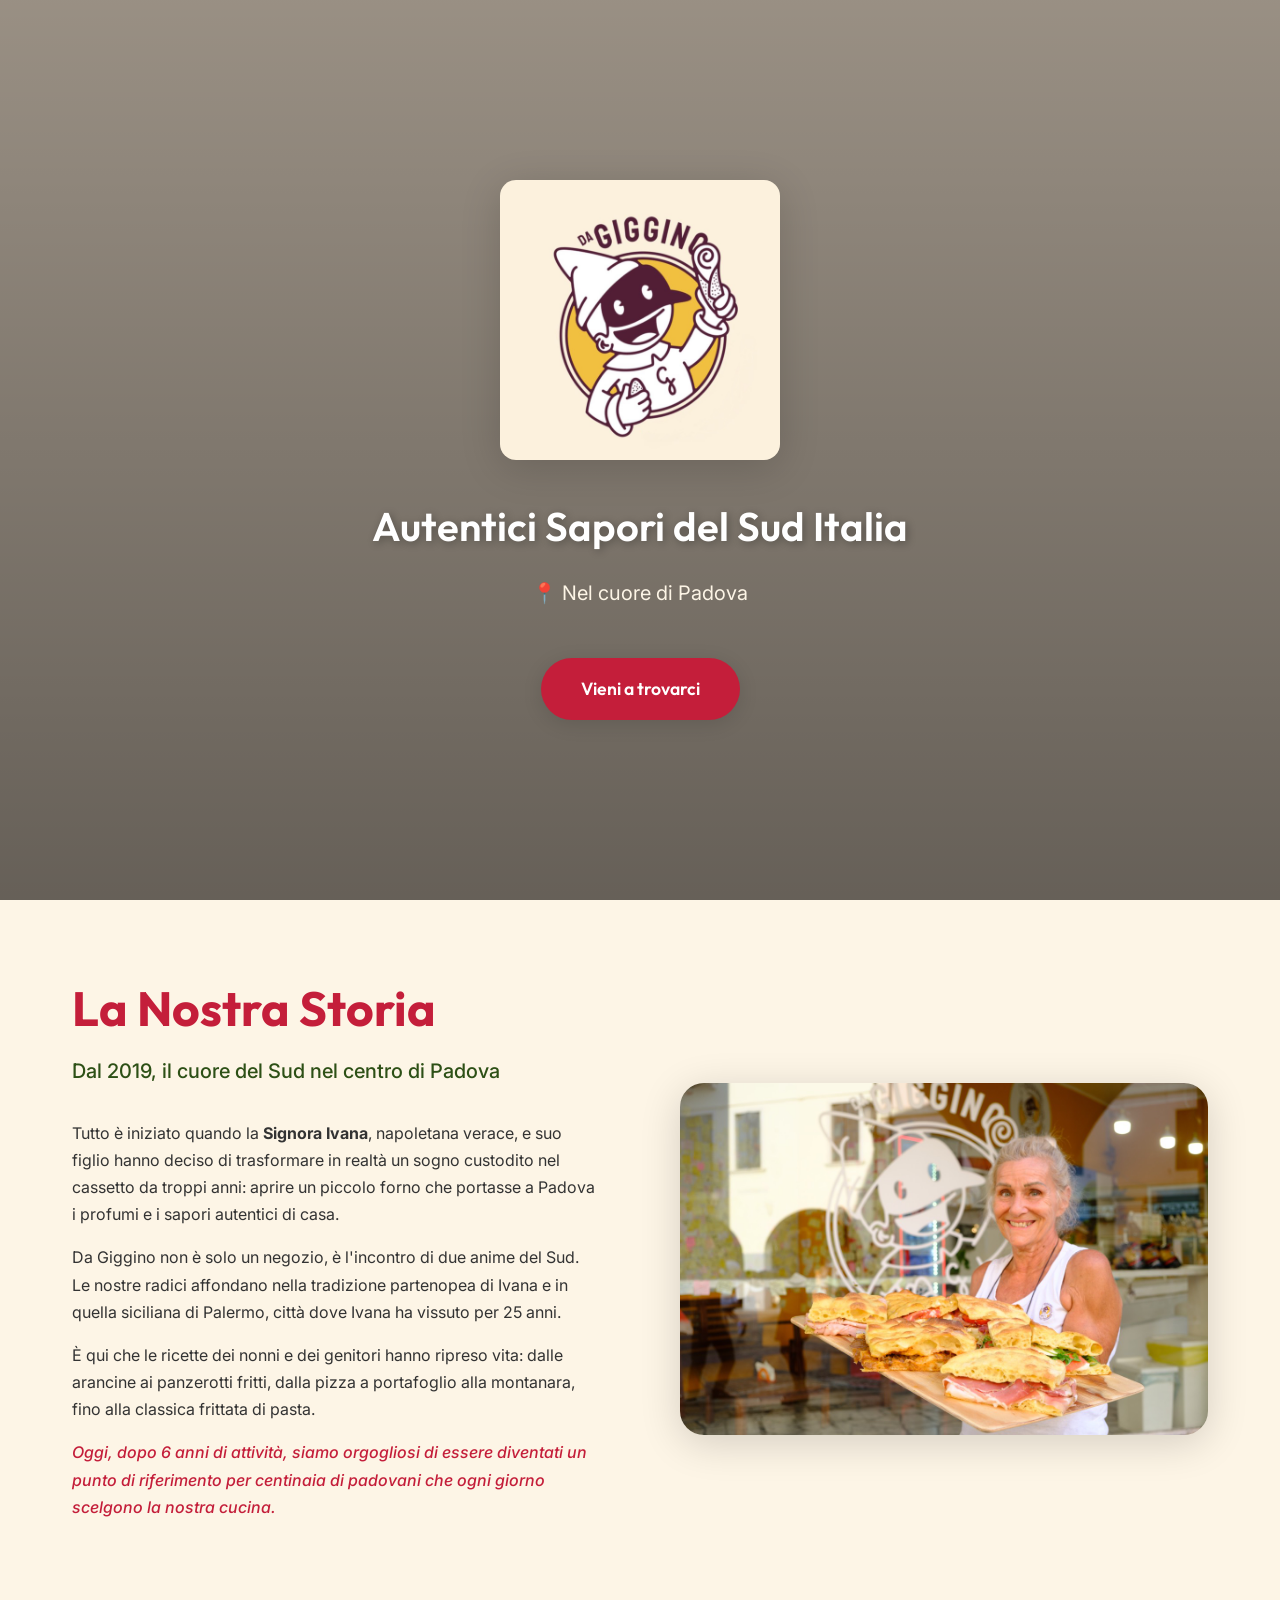
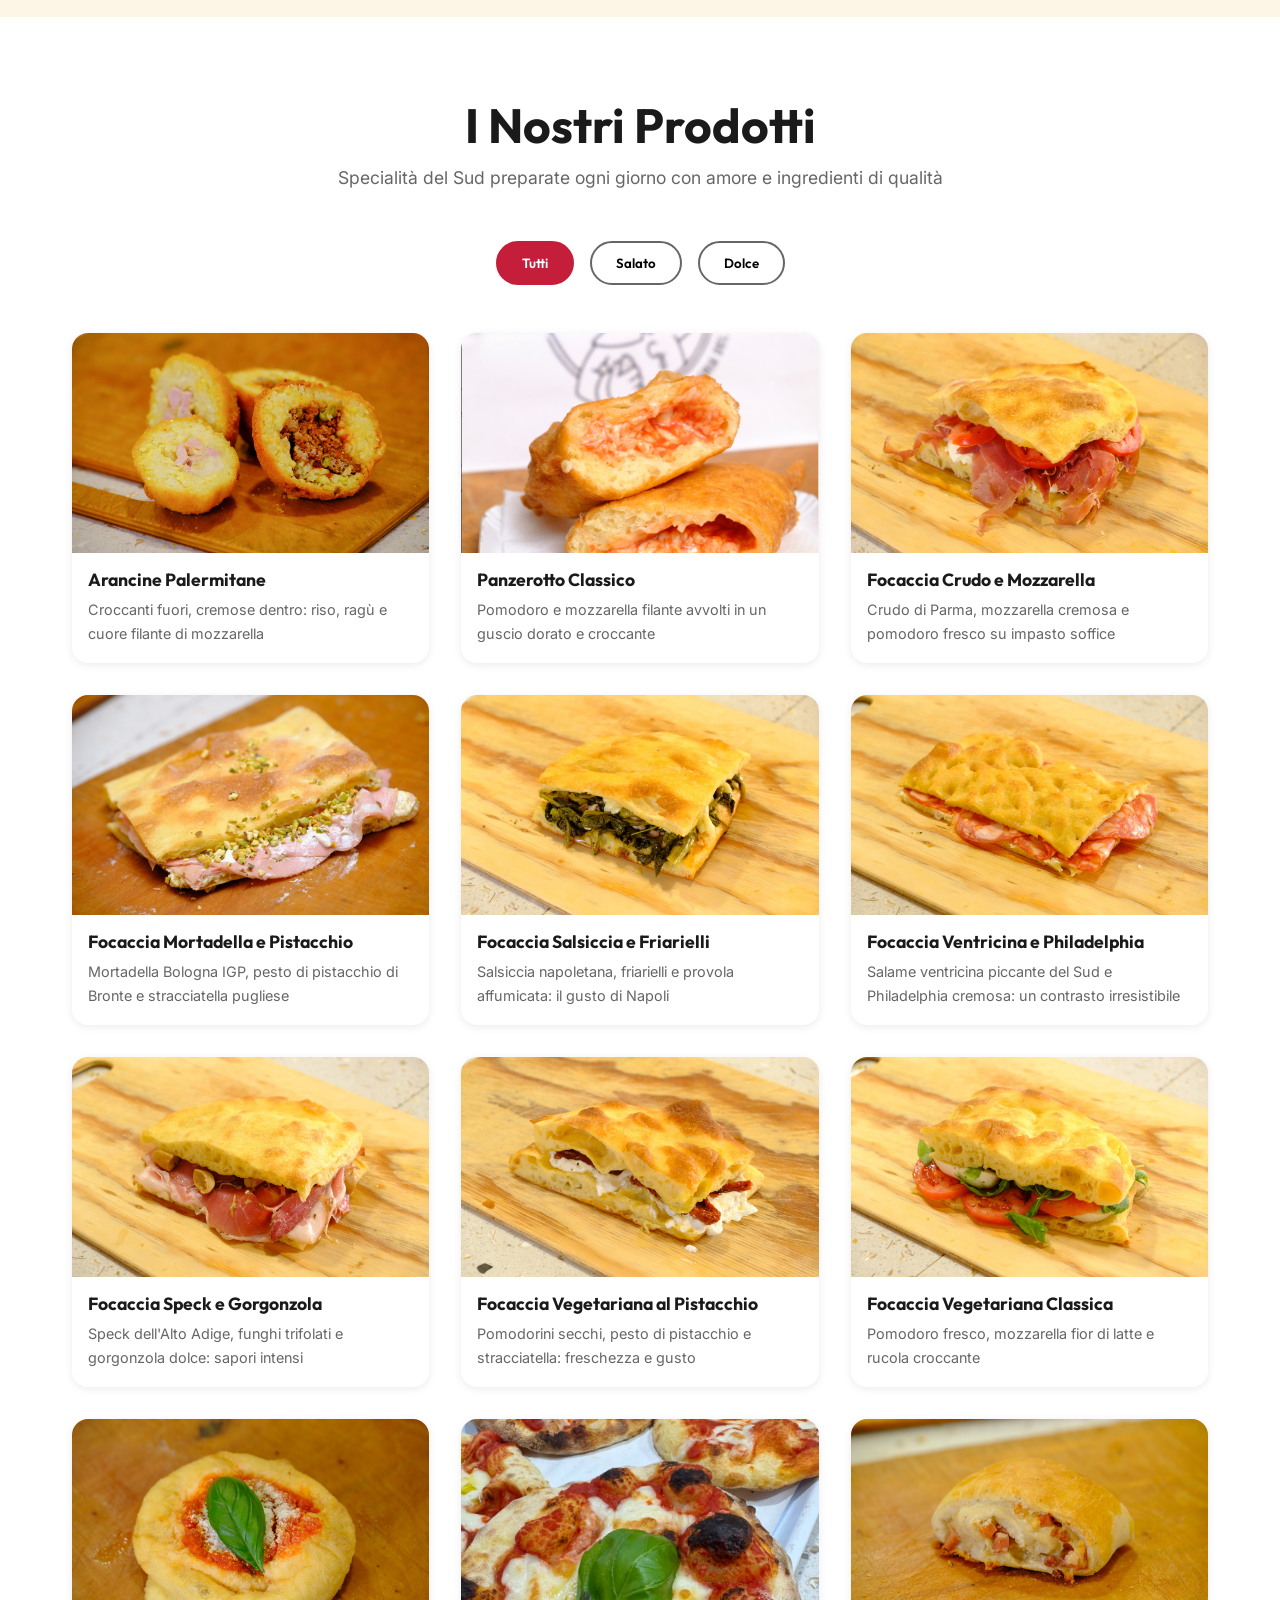
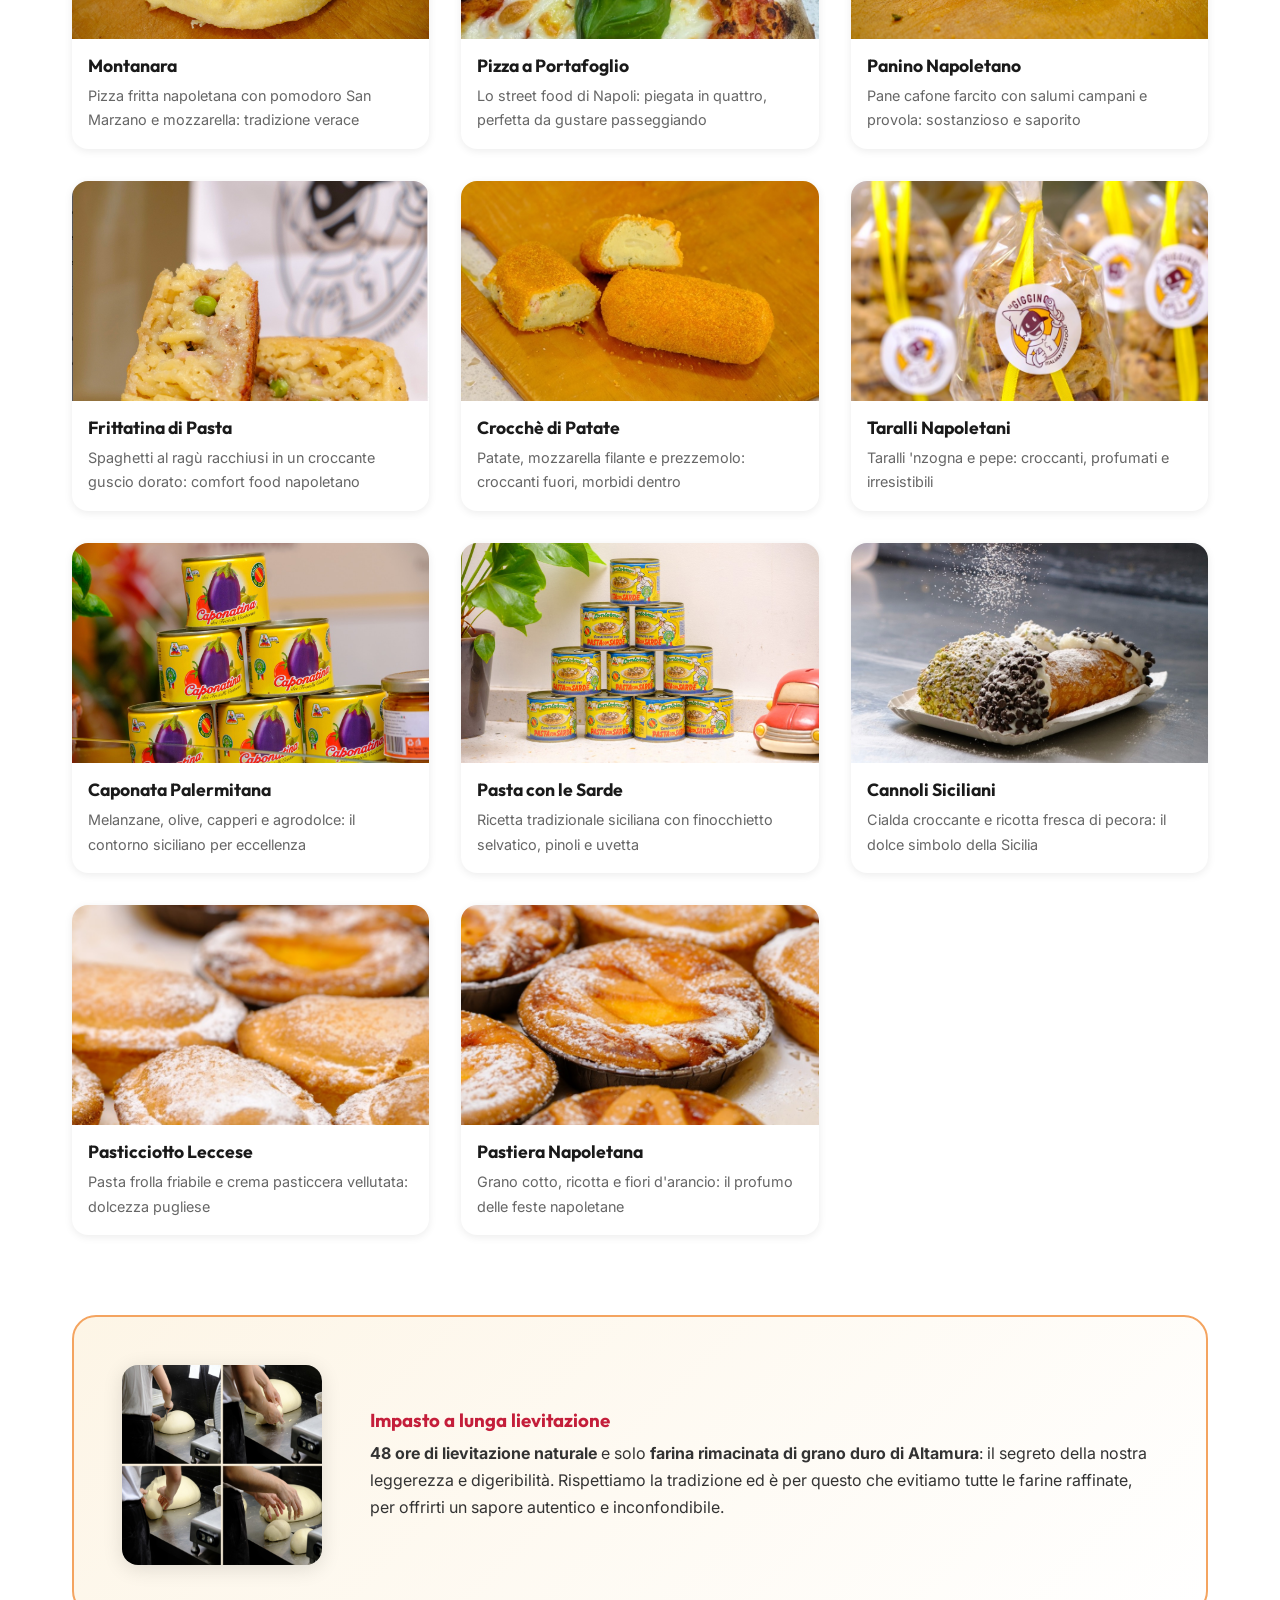
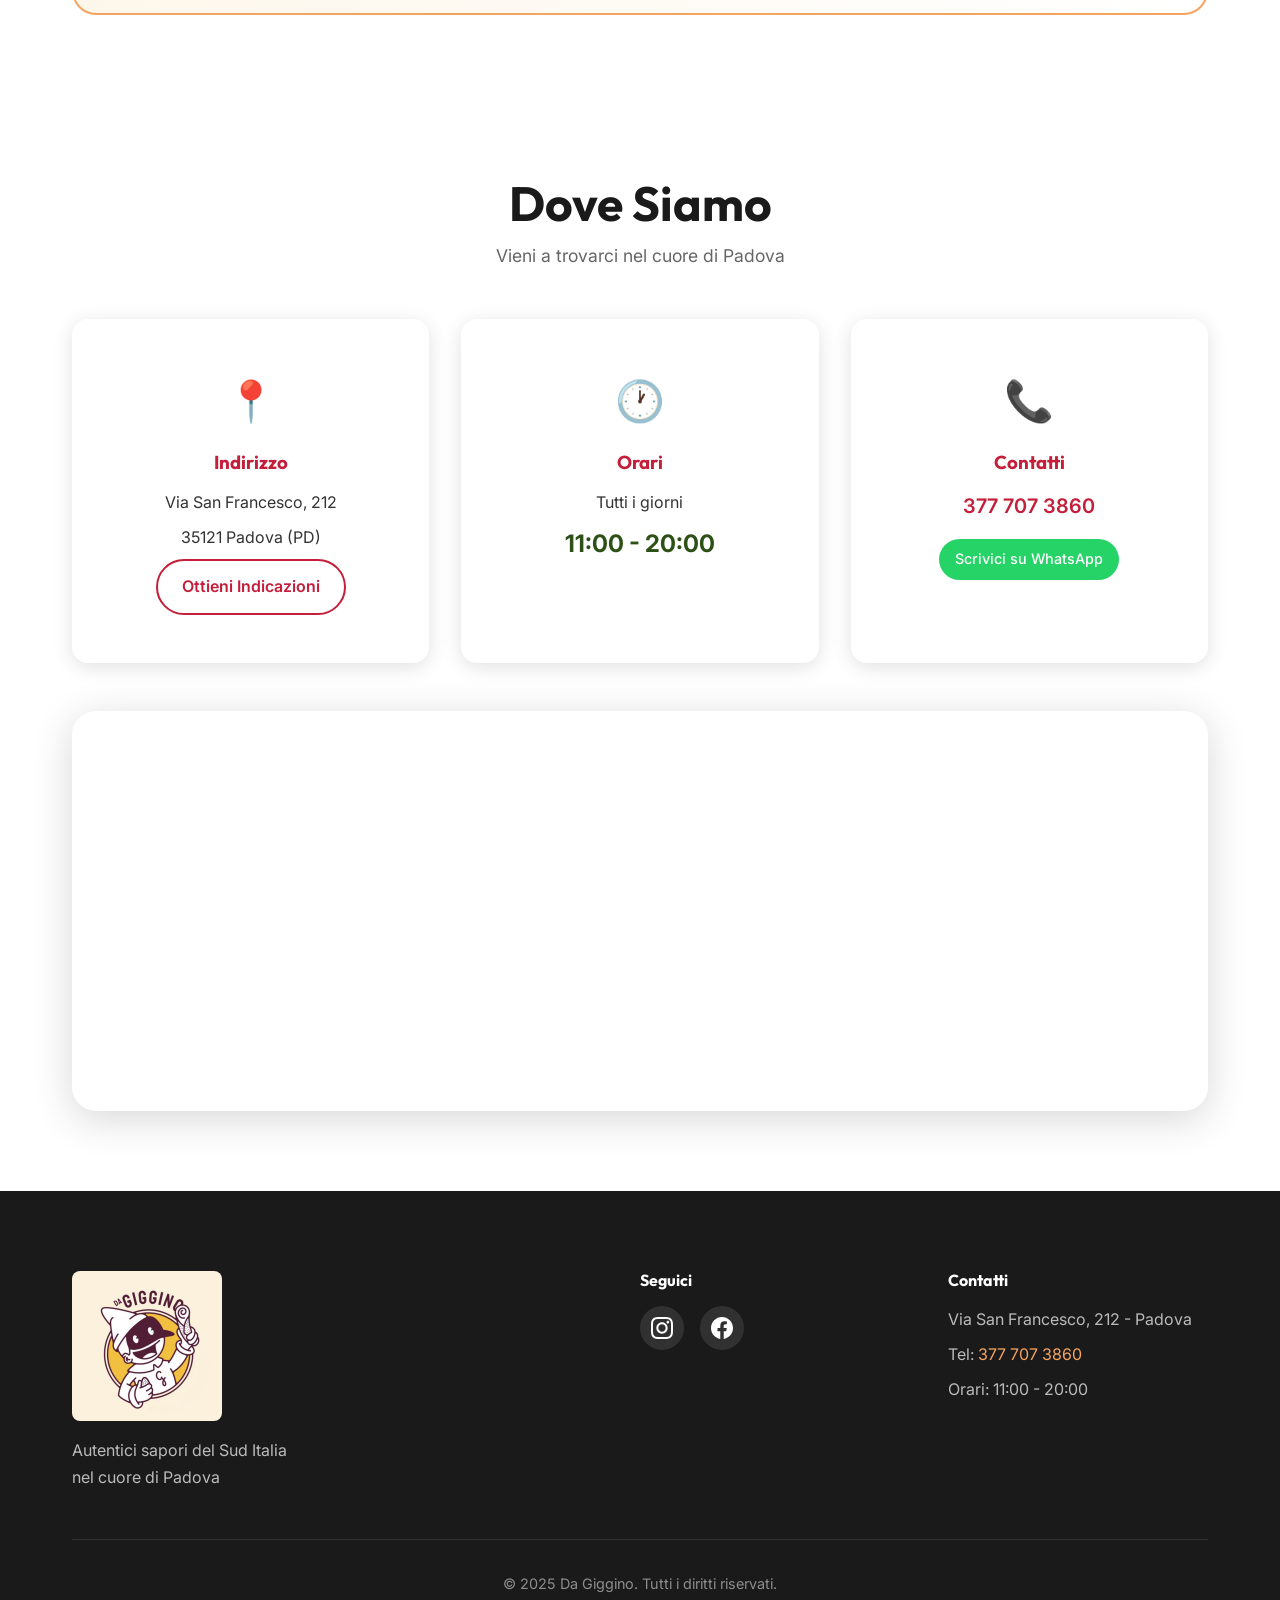
==== commit b8b0efcb: "Add files via upload" ====
--- a/index.html
+++ b/index.html
@@ -120,7 +120,7 @@
                     <p>È qui che le ricette dei nonni e dei genitori hanno ripreso vita: dalle arancine ai panzerotti
                         fritti, dalla pizza a portafoglio alla montanara, fino alla classica frittata di pasta.</p>
                     <p class="highlight">Oggi, dopo 6 anni di attività, siamo orgogliosi di essere diventati un punto di
-                        riferimento per decine di padovani che ogni giorno scelgono la nostra cucina.</p>
+                        riferimento per centinaia di padovani che ogni giorno scelgono la nostra cucina.</p>
                 </div>
                 <div class="chi-siamo-image">
                     <img src="Signora Ivana proprietaria.jpg" alt="Signora Ivana con le specialità di Da Giggino">
@@ -184,7 +184,7 @@
                             alt="Focaccia Salsiccia Friarielli e Provola" loading="lazy">
                     </div>
                     <h3>Focaccia Salsiccia e Friarielli</h3>
-                    <p>Salsiccia napoletana, friarielli piccanti e provola affumicata: il gusto di Napoli</p>
+                    <p>Salsiccia napoletana, friarielli e provola affumicata: il gusto di Napoli</p>
                 </div>
 
                 <div class="prodotto-card" data-category="salato">
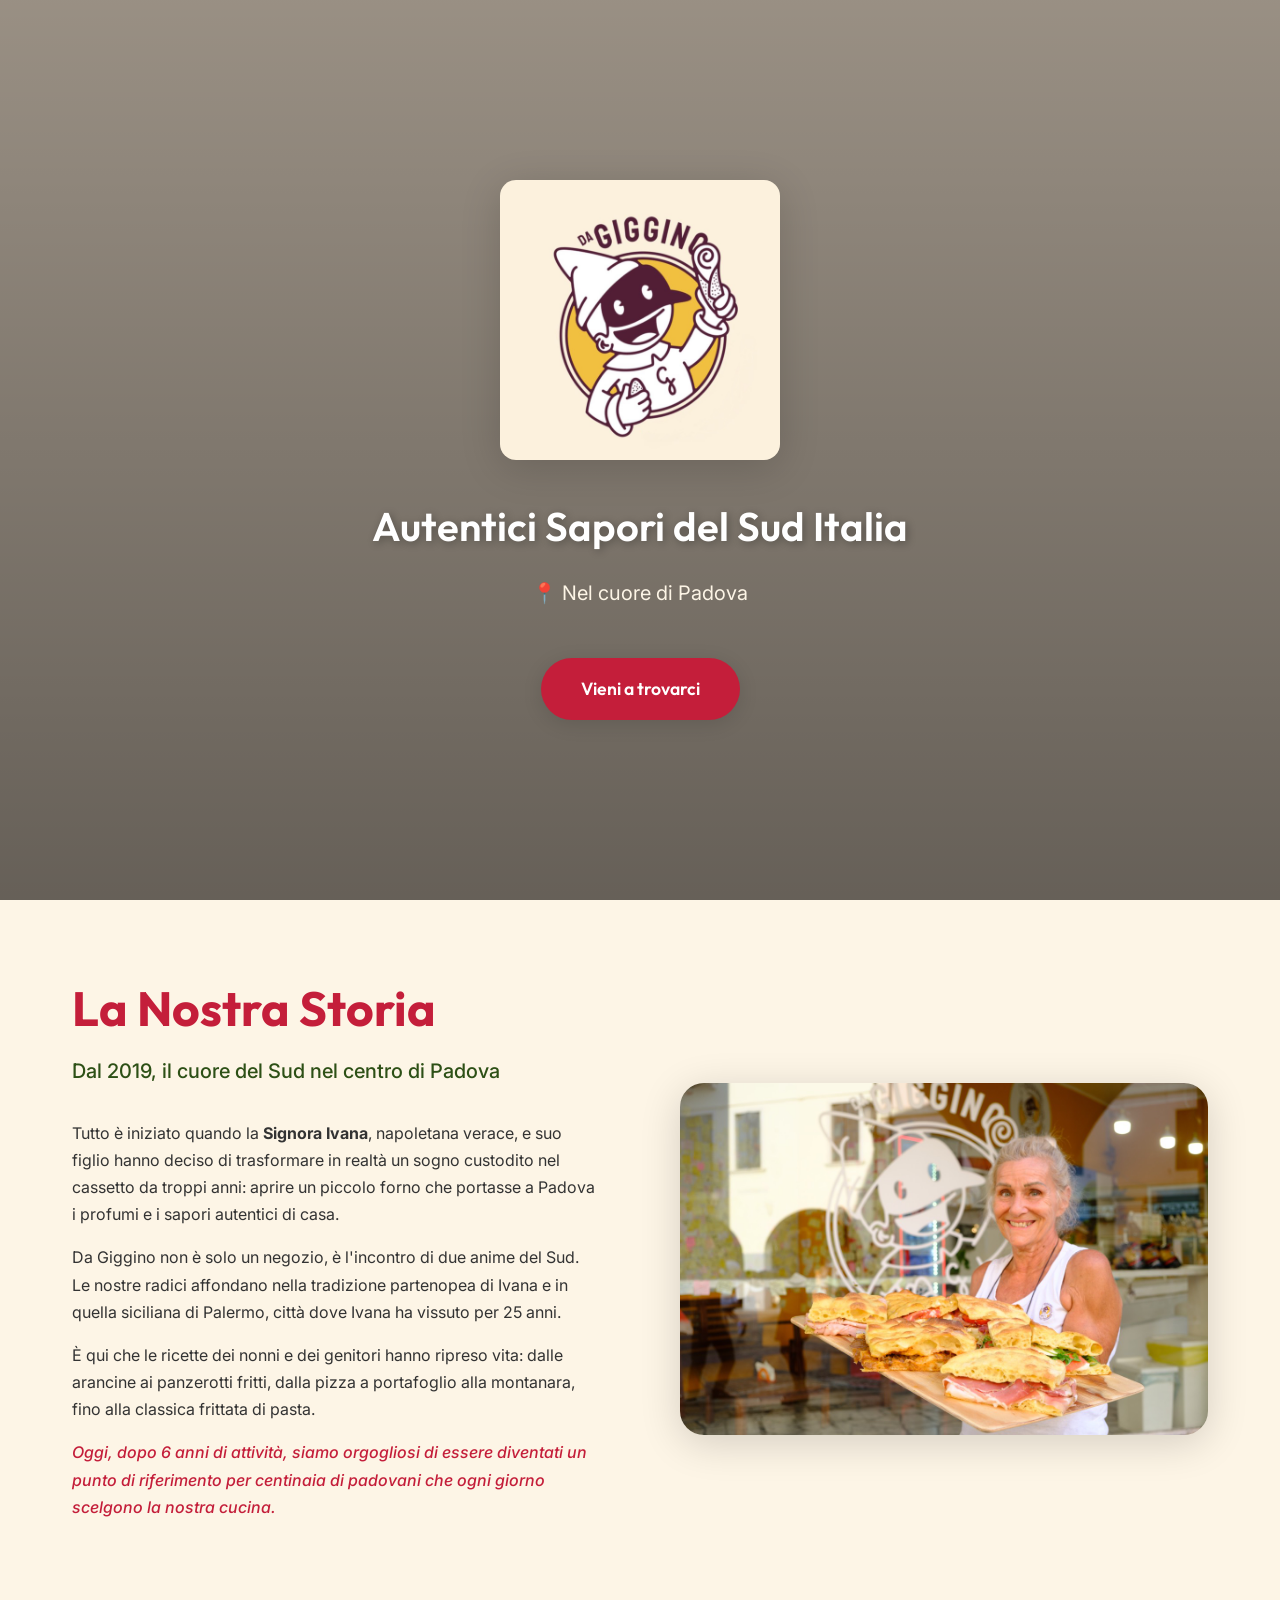
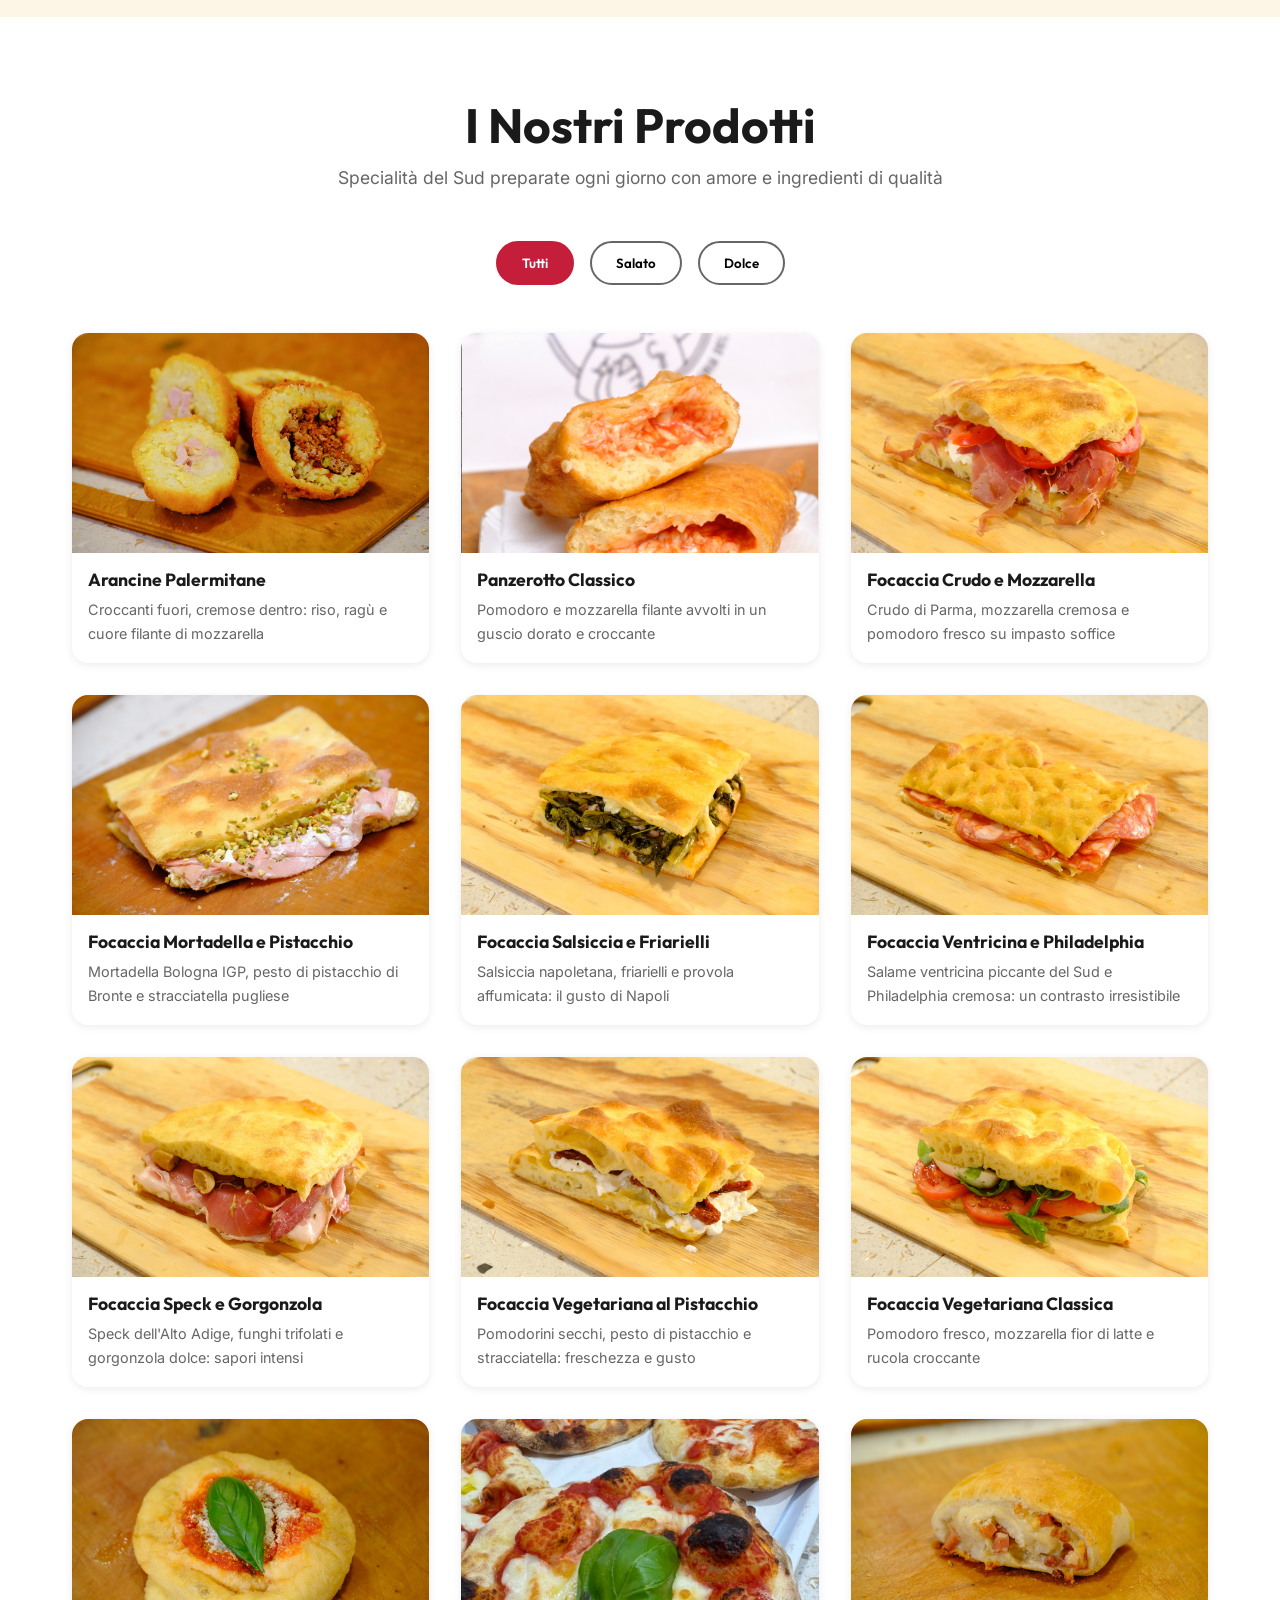
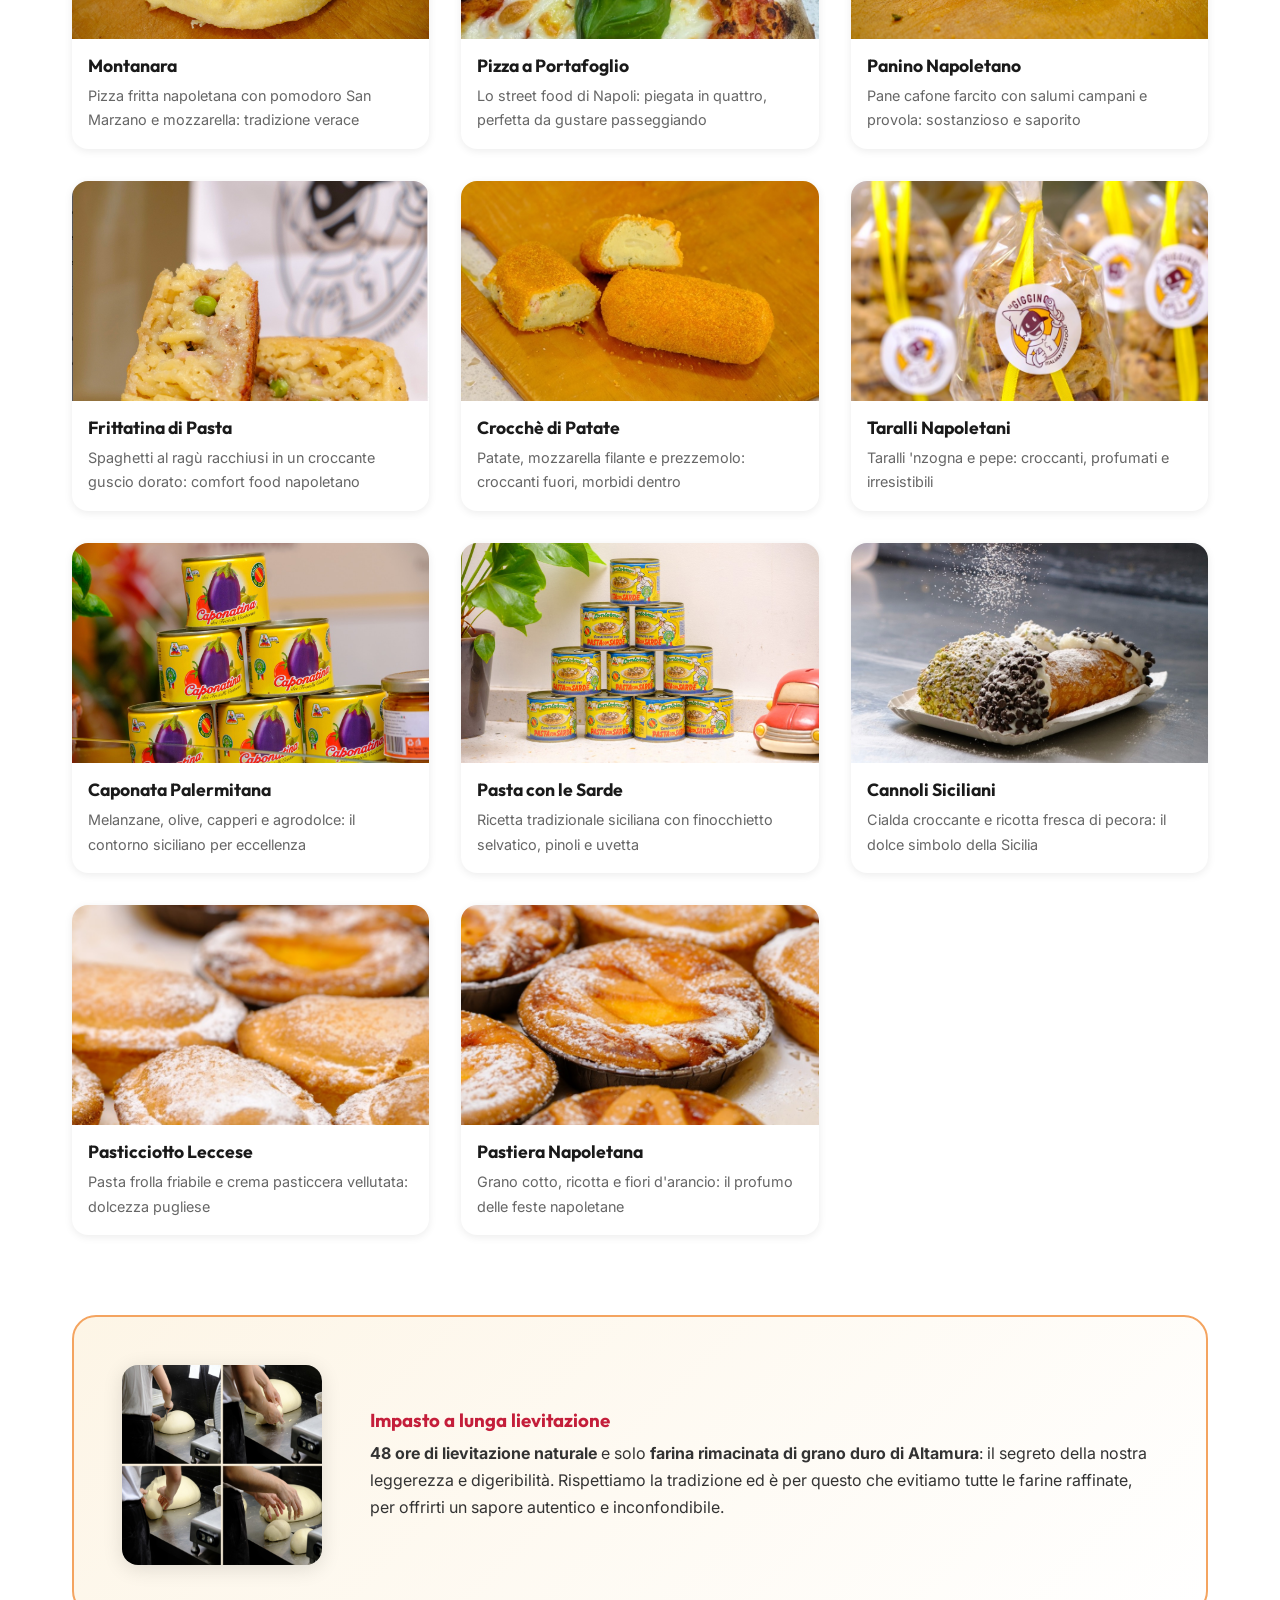
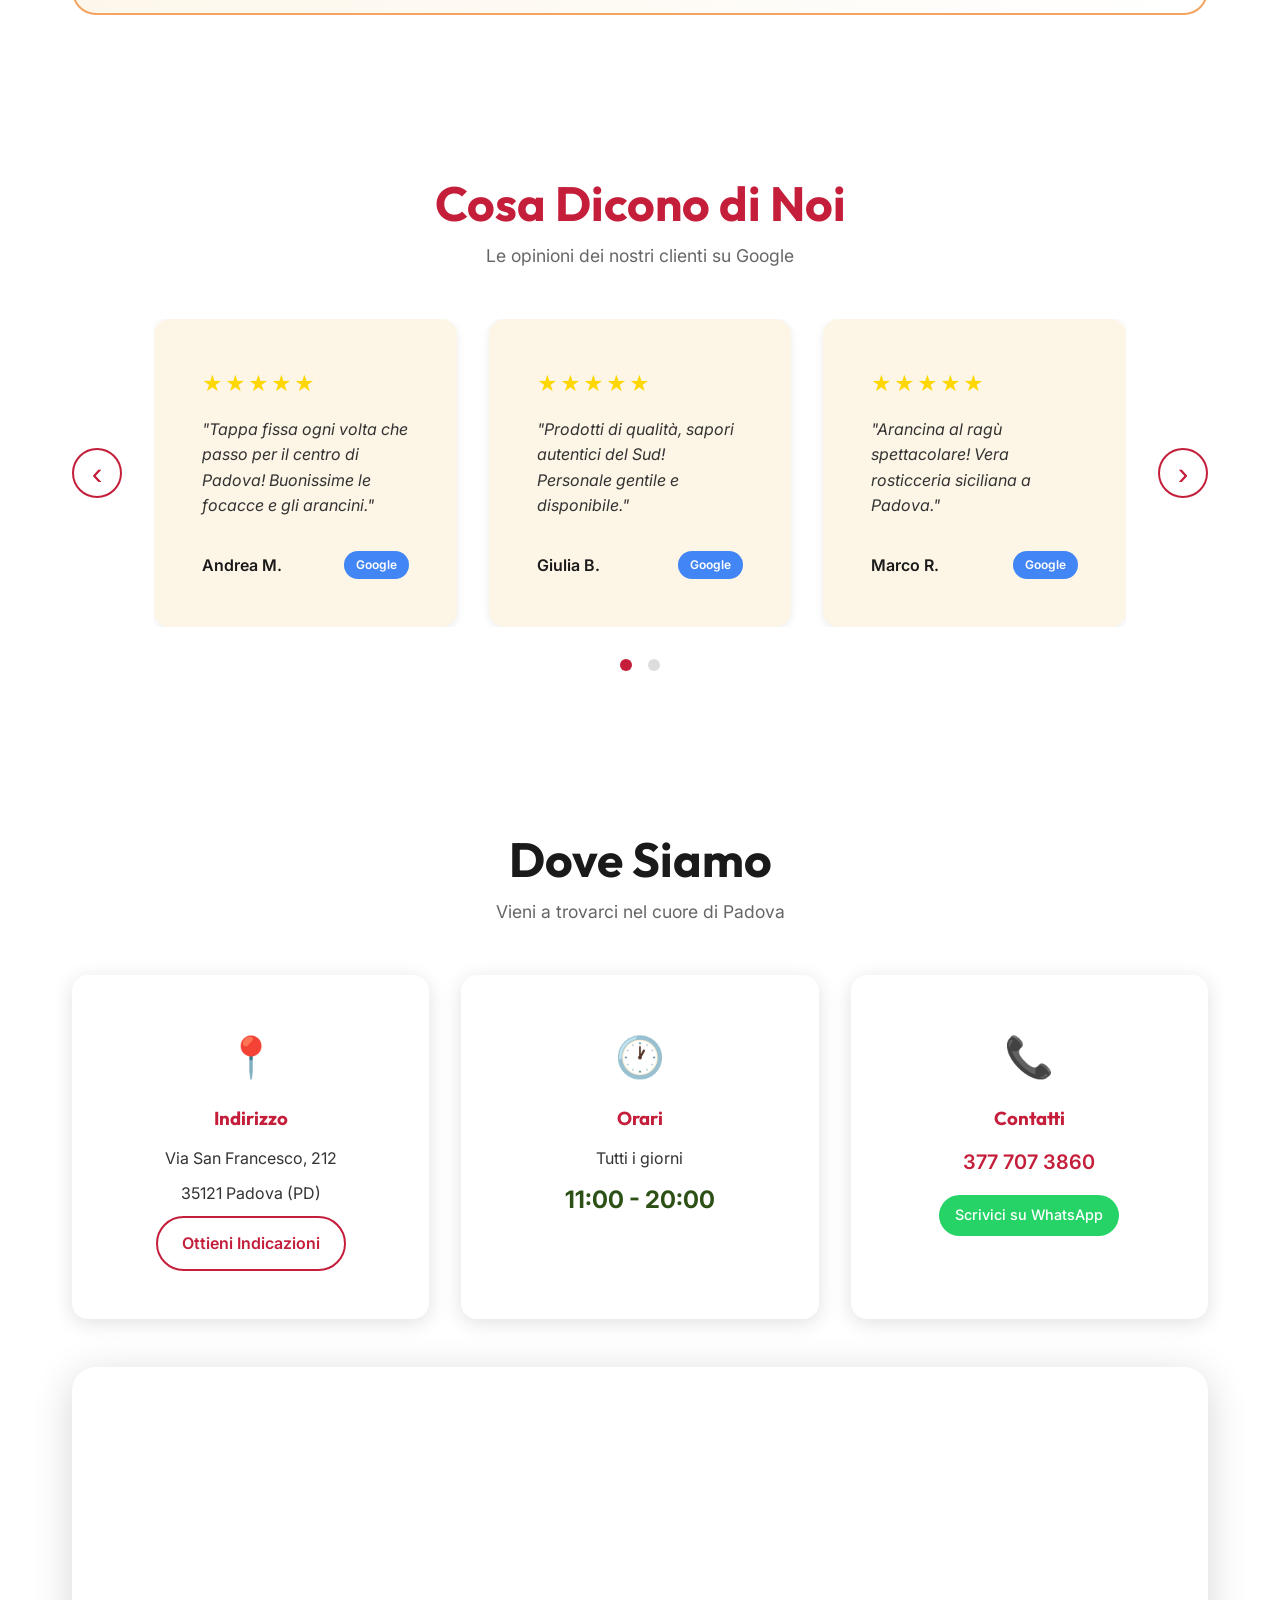
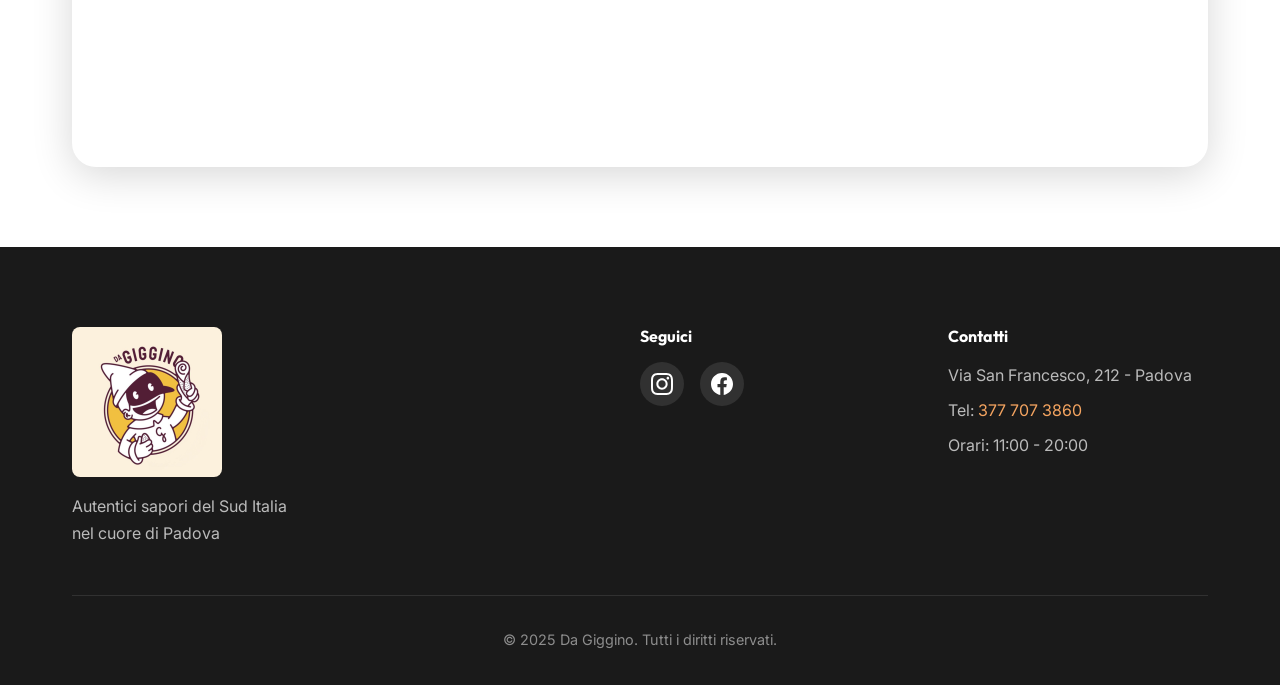
==== commit dca3a12c: "Add files via upload" ====
--- a/index.html
+++ b/index.html
@@ -328,6 +328,91 @@
         </div>
     </section>
 
+    <!-- Recensioni Section -->
+    <section class="recensioni" id="recensioni">
+        <div class="container">
+            <h2>Cosa Dicono di Noi</h2>
+            <p class="section-subtitle">Le opinioni dei nostri clienti su Google</p>
+
+            <div class="recensioni-carousel">
+                <button class="carousel-btn prev" aria-label="Recensioni precedenti">‹</button>
+
+                <div class="recensioni-wrapper">
+                    <div class="recensioni-track">
+                        <!-- Pagina 1 -->
+                        <div class="recensioni-page active">
+                            <div class="recensione-card">
+                                <div class="stelle">★★★★★</div>
+                                <p class="recensione-text">"Tappa fissa ogni volta che passo per il centro di Padova!
+                                    Buonissime le focacce e gli arancini."</p>
+                                <div class="recensione-author">
+                                    <span class="author-name">Andrea M.</span>
+                                    <span class="google-badge">Google</span>
+                                </div>
+                            </div>
+                            <div class="recensione-card">
+                                <div class="stelle">★★★★★</div>
+                                <p class="recensione-text">"Prodotti di qualità, sapori autentici del Sud! Personale
+                                    gentile e disponibile."</p>
+                                <div class="recensione-author">
+                                    <span class="author-name">Giulia B.</span>
+                                    <span class="google-badge">Google</span>
+                                </div>
+                            </div>
+                            <div class="recensione-card">
+                                <div class="stelle">★★★★★</div>
+                                <p class="recensione-text">"Arancina al ragù spettacolare! Vera rosticceria siciliana a
+                                    Padova."</p>
+                                <div class="recensione-author">
+                                    <span class="author-name">Marco R.</span>
+                                    <span class="google-badge">Google</span>
+                                </div>
+                            </div>
+                        </div>
+
+                        <!-- Pagina 2 -->
+                        <div class="recensioni-page">
+                            <div class="recensione-card">
+                                <div class="stelle">★★★★★</div>
+                                <p class="recensione-text">"Tutto ottimo, dalle focacce alla pizza a portafoglio. Prezzi
+                                    onesti e qualità alta."</p>
+                                <div class="recensione-author">
+                                    <span class="author-name">Lucia G.</span>
+                                    <span class="google-badge">Google</span>
+                                </div>
+                            </div>
+                            <div class="recensione-card">
+                                <div class="stelle">★★★★★</div>
+                                <p class="recensione-text">"Ottimo cibo di strada del Sud. Locale pulito e titolare
+                                    simpaticissima. Consigliatissimo!"</p>
+                                <div class="recensione-author">
+                                    <span class="author-name">Claudio B.</span>
+                                    <span class="google-badge">Google</span>
+                                </div>
+                            </div>
+                            <div class="recensione-card">
+                                <div class="stelle">★★★★★</div>
+                                <p class="recensione-text">"Le focacce sono divine e anche i dolci meritano. Ottima
+                                    qualità degli ingredienti. Bravi!"</p>
+                                <div class="recensione-author">
+                                    <span class="author-name">Valentina S.</span>
+                                    <span class="google-badge">Google</span>
+                                </div>
+                            </div>
+                        </div>
+                    </div>
+                </div>
+
+                <button class="carousel-btn next" aria-label="Recensioni successive">›</button>
+            </div>
+
+            <div class="carousel-dots">
+                <span class="dot active"></span>
+                <span class="dot"></span>
+            </div>
+        </div>
+    </section>
+
     <!-- Dove Siamo Section -->
     <section class="dove-siamo" id="dove-siamo">
         <div class="container">
@@ -483,6 +568,37 @@
                 }
             });
         });
+
+        // Reviews Carousel
+        const pages = document.querySelectorAll('.recensioni-page');
+        const dots = document.querySelectorAll('.carousel-dots .dot');
+        const prevBtn = document.querySelector('.carousel-btn.prev');
+        const nextBtn = document.querySelector('.carousel-btn.next');
+        let currentPage = 0;
+
+        function showPage(index) {
+            pages.forEach((page, i) => {
+                page.classList.toggle('active', i === index);
+            });
+            dots.forEach((dot, i) => {
+                dot.classList.toggle('active', i === index);
+            });
+            currentPage = index;
+        }
+
+        prevBtn.addEventListener('click', () => {
+            const newIndex = currentPage === 0 ? pages.length - 1 : currentPage - 1;
+            showPage(newIndex);
+        });
+
+        nextBtn.addEventListener('click', () => {
+            const newIndex = currentPage === pages.length - 1 ? 0 : currentPage + 1;
+            showPage(newIndex);
+        });
+
+        dots.forEach((dot, i) => {
+            dot.addEventListener('click', () => showPage(i));
+        });
     </script>
 </body>
 
--- a/styles.css
+++ b/styles.css
@@ -332,6 +332,144 @@
 }
 
 /* ===================================
+   Recensioni Section
+   =================================== */
+.recensioni {
+    padding: var(--space-xl) 0;
+    background: var(--color-white);
+}
+
+.recensioni h2 {
+    font-size: clamp(2rem, 5vw, 3rem);
+    text-align: center;
+    color: var(--color-primary);
+    margin-bottom: var(--space-xs);
+}
+
+.recensioni .section-subtitle {
+    color: var(--color-text-light);
+}
+
+.recensioni-carousel {
+    display: flex;
+    align-items: center;
+    gap: var(--space-md);
+    margin-top: var(--space-lg);
+}
+
+.recensioni-wrapper {
+    flex: 1;
+    overflow: hidden;
+}
+
+.recensioni-track {
+    display: flex;
+    transition: transform 0.5s ease;
+}
+
+.recensioni-page {
+    display: none;
+    gap: var(--space-md);
+    min-width: 100%;
+}
+
+.recensioni-page.active {
+    display: grid;
+    grid-template-columns: repeat(3, 1fr);
+}
+
+.carousel-btn {
+    flex-shrink: 0;
+    width: 50px;
+    height: 50px;
+    border: 2px solid var(--color-primary);
+    background: var(--color-white);
+    color: var(--color-primary);
+    font-size: 2rem;
+    border-radius: 50%;
+    cursor: pointer;
+    transition: var(--transition-fast);
+    display: flex;
+    align-items: center;
+    justify-content: center;
+    line-height: 1;
+}
+
+.carousel-btn:hover {
+    background: var(--color-primary);
+    color: var(--color-white);
+}
+
+.carousel-dots {
+    display: flex;
+    justify-content: center;
+    gap: var(--space-sm);
+    margin-top: var(--space-md);
+}
+
+.dot {
+    width: 12px;
+    height: 12px;
+    border-radius: 50%;
+    background: #ddd;
+    cursor: pointer;
+    transition: var(--transition-fast);
+}
+
+.dot.active {
+    background: var(--color-primary);
+}
+
+.recensione-card {
+    background: var(--color-cream);
+    padding: var(--space-lg);
+    border-radius: var(--radius-md);
+    box-shadow: var(--shadow-sm);
+    transition: var(--transition-normal);
+}
+
+.recensione-card:hover {
+    transform: translateY(-5px);
+    box-shadow: var(--shadow-md);
+}
+
+.stelle {
+    color: #FFD700;
+    font-size: 1.25rem;
+    letter-spacing: 2px;
+    margin-bottom: var(--space-sm);
+}
+
+.recensione-text {
+    font-style: italic;
+    color: var(--color-text);
+    line-height: 1.6;
+    margin-bottom: var(--space-md);
+}
+
+.recensione-author {
+    display: flex;
+    justify-content: space-between;
+    align-items: center;
+}
+
+.author-name {
+    font-weight: 600;
+    color: var(--color-dark);
+}
+
+.google-badge {
+    display: inline-flex;
+    align-items: center;
+    padding: 0.25rem 0.75rem;
+    background: #4285F4;
+    color: white;
+    font-size: 0.75rem;
+    font-weight: 600;
+    border-radius: var(--radius-full);
+}
+
+/* ===================================
    Prodotti Section
    =================================== */
 .prodotti {
@@ -674,6 +812,16 @@
         flex: none;
         width: 100%;
         max-width: 300px;
+    }
+
+    .recensioni-page.active {
+        grid-template-columns: 1fr;
+    }
+
+    .carousel-btn {
+        width: 40px;
+        height: 40px;
+        font-size: 1.5rem;
     }
 }
 
